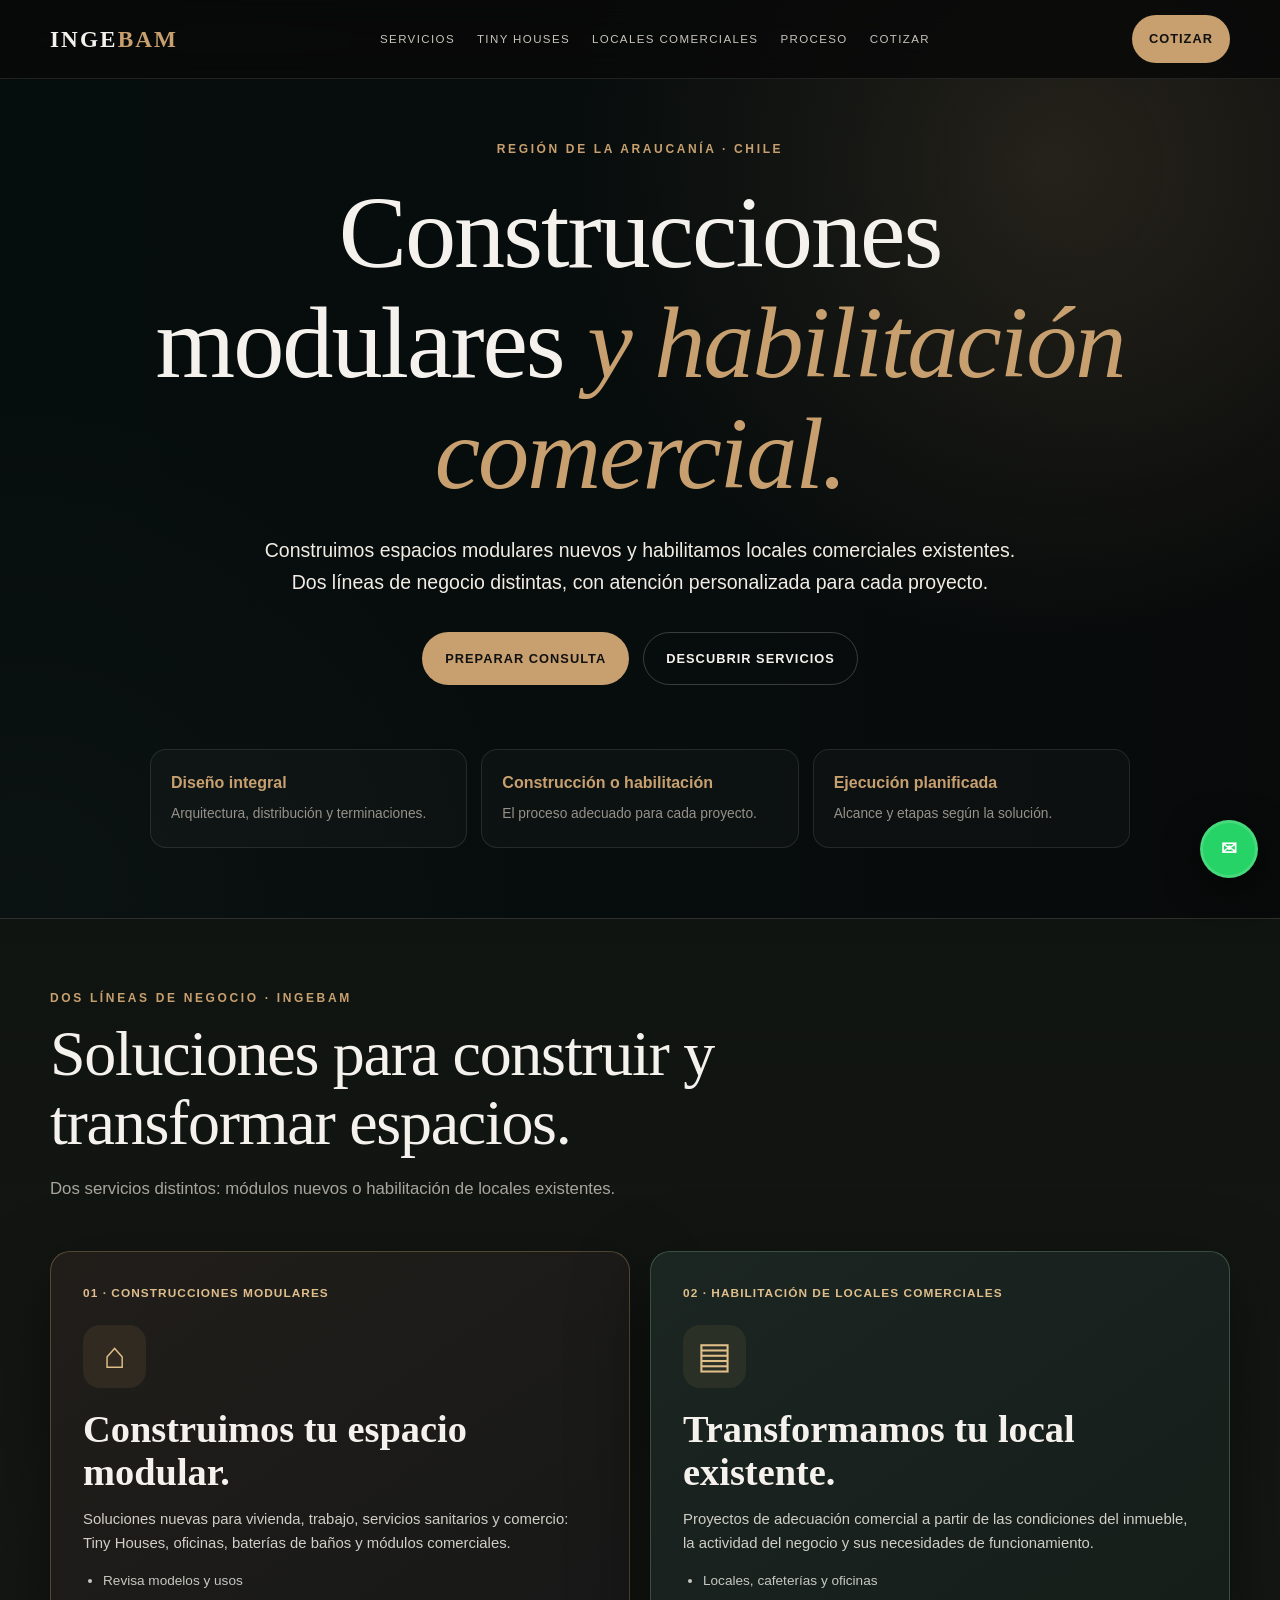
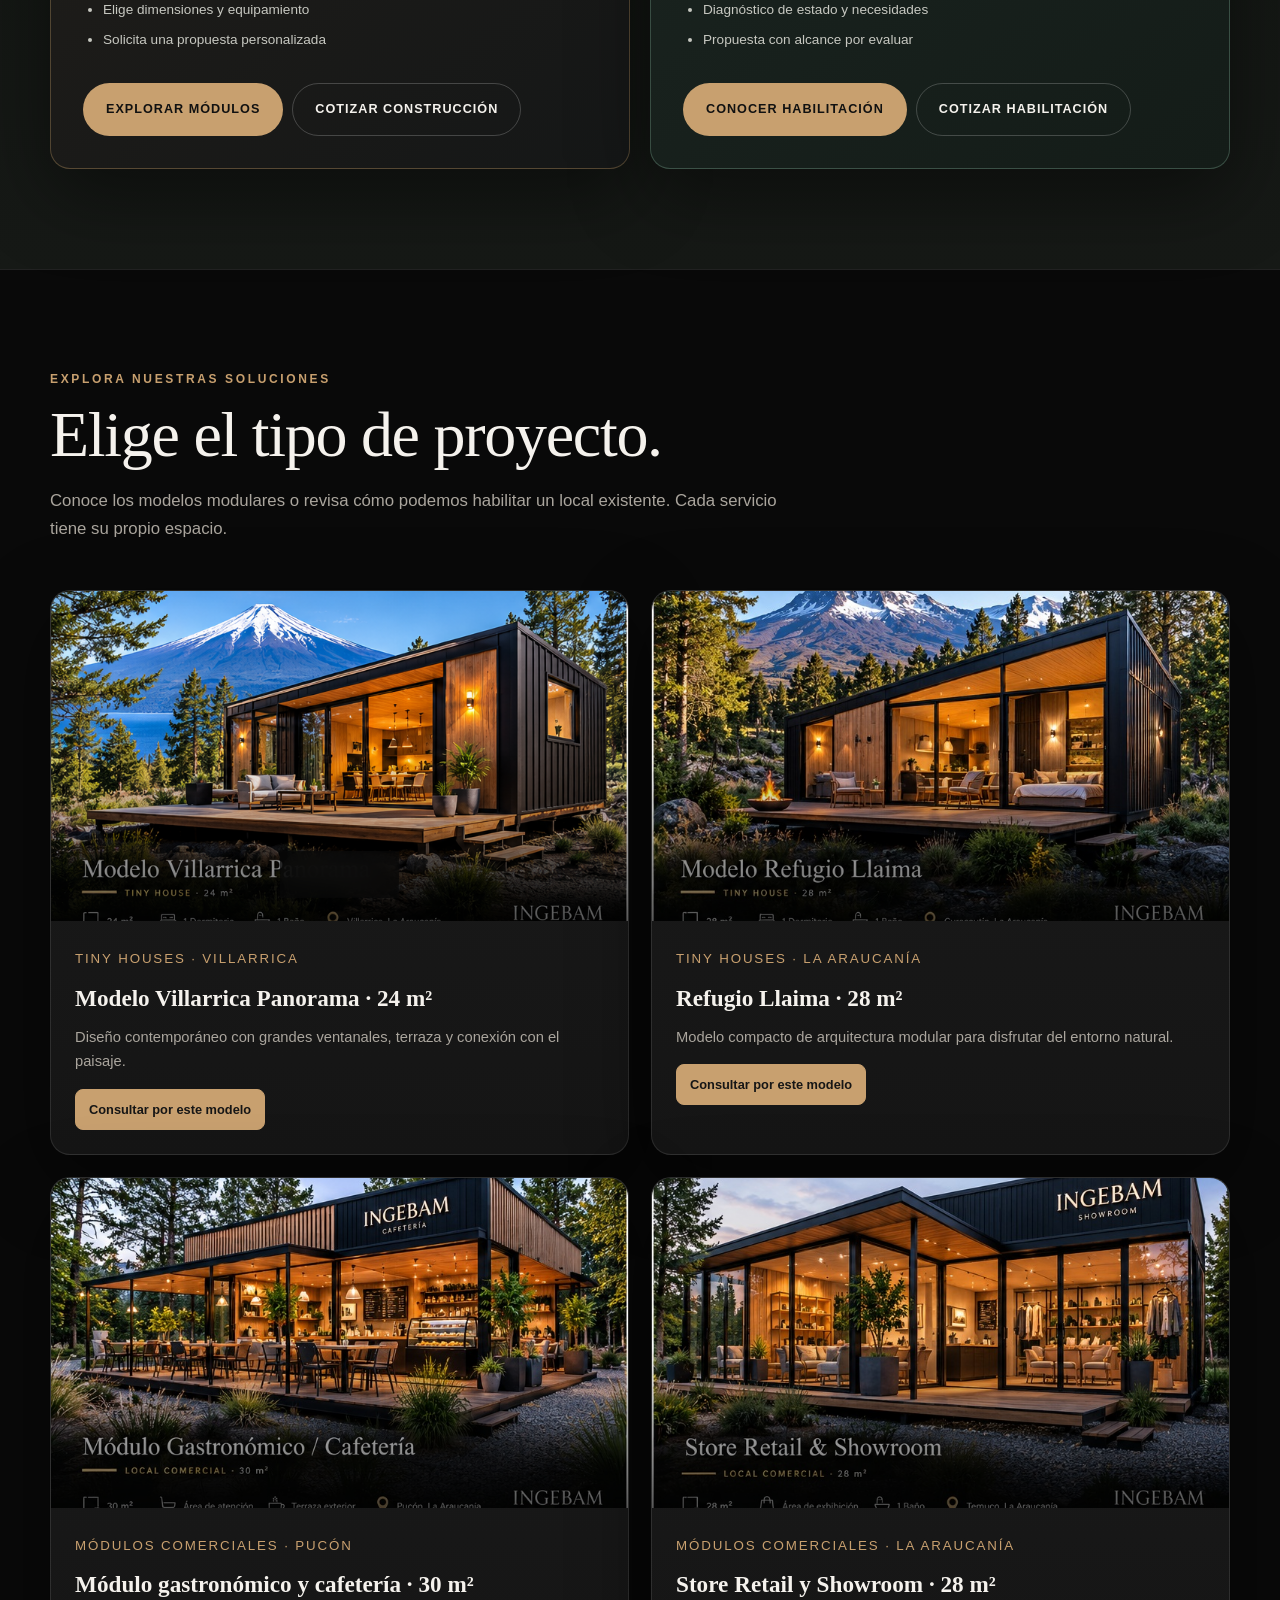
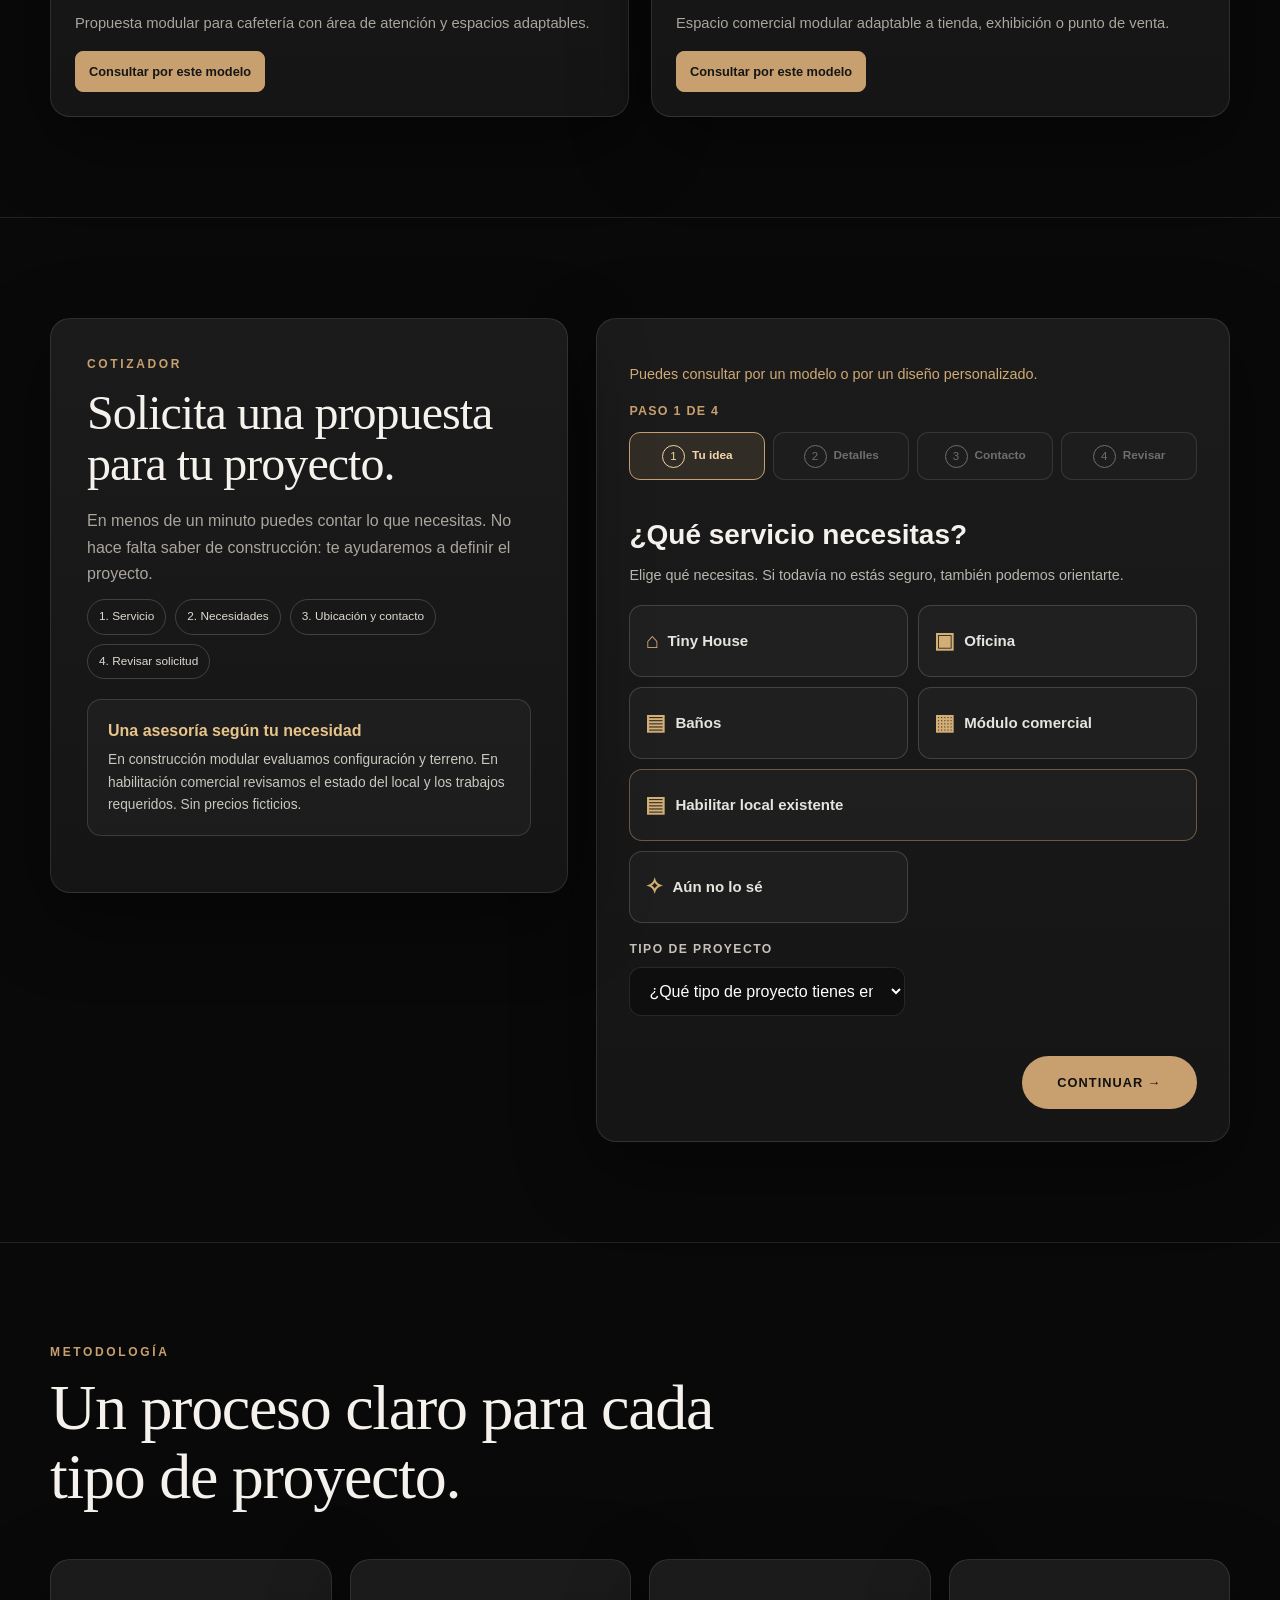
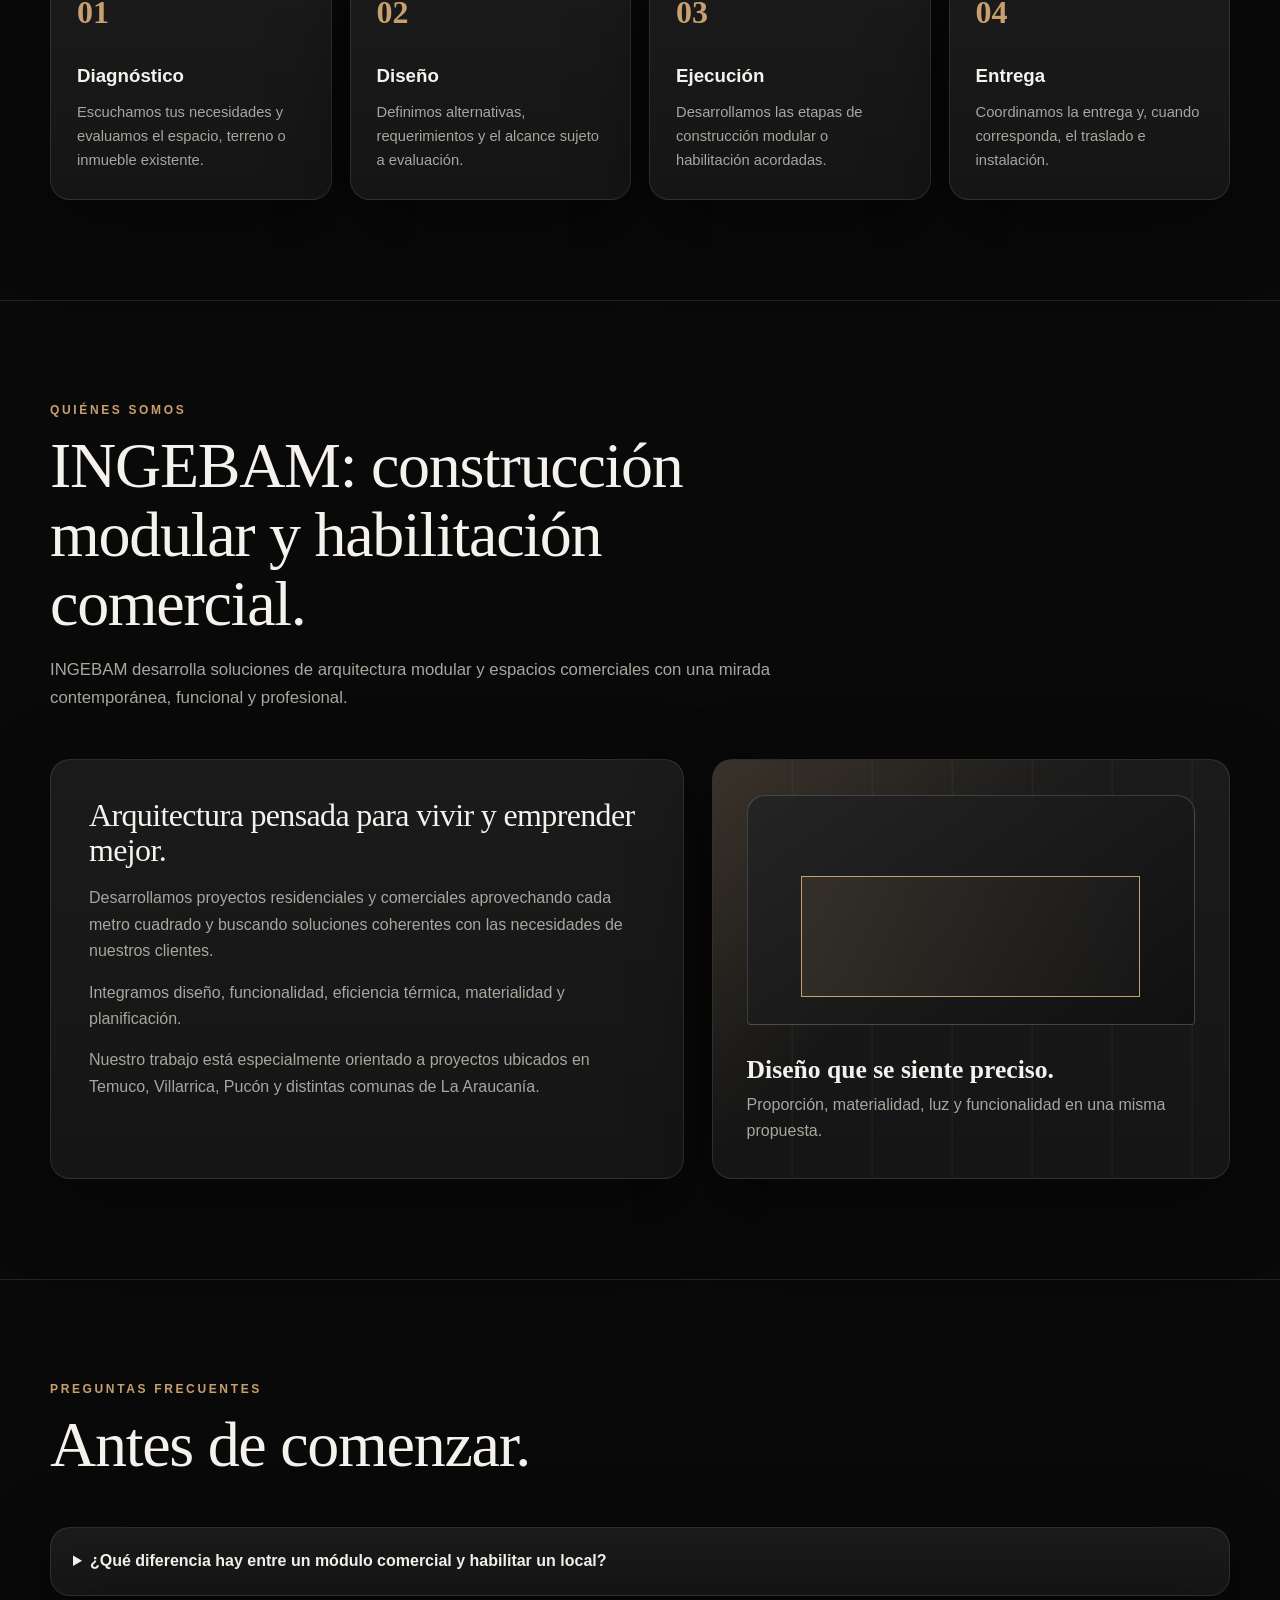
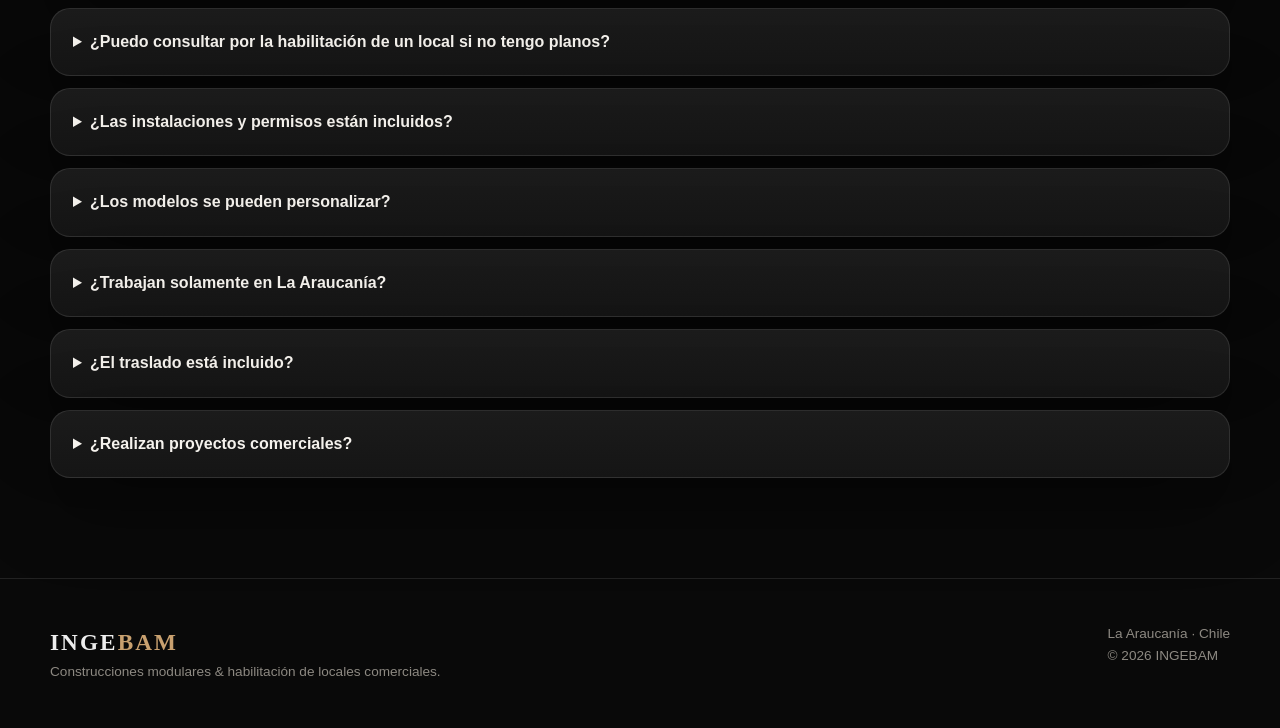
==== index.html @ f227a990 "feat: turn homepage into hub for dedicated tiny house and commercial fit-out pages" ====
<!DOCTYPE html>
<html lang="es">

<head>

<meta charset="UTF-8">

<meta
    name="viewport"
    content="width=device-width, initial-scale=1.0"
>

<meta
    name="description"
    content="INGEBAM en La Araucanía: construcciones modulares, oficinas, baterías de baños y habilitación de locales comerciales existentes. Conoce nuestros servicios y solicita una propuesta."
>

<meta
    name="theme-color"
    content="#090909"
>

<title>INGEBAM | Construcciones modulares y habilitación comercial en La Araucanía</title>
<meta property="og:type" content="website">
<meta property="og:locale" content="es_CL">
<meta property="og:title" content="INGEBAM | Construcciones modulares y habilitación comercial">
<meta property="og:description" content="Construcción modular y habilitación de locales comerciales existentes. Dos servicios diferentes, una misma atención personalizada.">
<meta property="og:image" content="https://man-nuel-b.github.io/construccion/imagenes/villarrica.png">
<meta property="og:url" content="https://man-nuel-b.github.io/construccion/">
<link rel="canonical" href="https://man-nuel-b.github.io/construccion/">
<meta name="robots" content="index,follow,max-image-preview:large">
<meta name="color-scheme" content="dark">
<script type="application/ld+json">
{"@context":"https://schema.org","@type":"Organization","name":"INGEBAM","url":"https://man-nuel-b.github.io/construccion/","description":"Construcciones modulares y habilitación de locales comerciales existentes en La Araucanía, Chile.","areaServed":{"@type":"AdministrativeArea","name":"La Araucanía, Chile"},"hasOfferCatalog":{"@type":"OfferCatalog","name":"Servicios INGEBAM","itemListElement":[{"@type":"Service","name":"Construcciones modulares","description":"Tiny Houses, oficinas, baños y módulos comerciales."},{"@type":"Service","name":"Habilitación de locales comerciales existentes","description":"Adecuación de espacios existentes según evaluación."}]}}
</script>


<style>

/* ==========================================================
   VARIABLES
========================================================== */

:root{

    --bg:#090909;
    --bg-soft:#101010;

    --panel:#151515;
    --panel2:#1b1b1b;

    --text:#f5f2ed;
    --muted:#aaa59d;

    --gold:#c8a06f;
    --gold-hover:#e1bd8d;

    --line:rgba(255,255,255,.10);

    --shadow:
        0 25px 80px
        rgba(0,0,0,.45);

    --radius:20px;

    --max-width:1180px;

}


/* ==========================================================
   RESET
========================================================== */

*{

    box-sizing:border-box;
    margin:0;
    padding:0;

}


html{

    scroll-behavior:smooth;

}


body{

    background:var(--bg);

    color:var(--text);

    font-family:
        Arial,
        Helvetica,
        sans-serif;

    line-height:1.65;

    overflow-x:hidden;

}


body.modal-open{

    overflow:hidden;

}


a{

    color:inherit;
    text-decoration:none;

}


img{

    display:block;
    max-width:100%;

}


button,
input,
select,
textarea{

    font:inherit;

}


button{

    cursor:pointer;

}


::selection{

    background:var(--gold);
    color:#111;

}



/* ==========================================================
   ELEMENTOS GENERALES
========================================================== */

.container{

    width:min(
        var(--max-width),
        calc(100% - 40px)
    );

    margin:auto;

}


.section{

    padding:100px 0;

    border-top:
        1px solid var(--line);

}


.kicker{

    color:var(--gold);

    font-size:.75rem;

    font-weight:700;

    letter-spacing:.22em;

    text-transform:uppercase;

}


.title{

    font-family:
        Georgia,
        "Times New Roman",
        serif;

    font-weight:500;

    line-height:1.08;

    letter-spacing:-.02em;

}


.section-head{

    max-width:760px;

    margin-bottom:48px;

}


.section-head h2{

    font-size:
        clamp(
            2.1rem,
            5vw,
            4.2rem
        );

    margin:
        10px 0
        18px;

}


.section-head p{

    color:var(--muted);

    font-size:1.05rem;

}


.card{

    background:
        linear-gradient(
            180deg,
            var(--panel2),
            var(--panel)
        );

    border:
        1px solid var(--line);

    border-radius:var(--radius);

    box-shadow:var(--shadow);

}



/* ==========================================================
   BOTONES
========================================================== */

.btn{

    display:inline-flex;

    align-items:center;

    justify-content:center;

    gap:10px;

    padding:
        15px
        22px;

    border-radius:999px;

    border:
        1px solid transparent;

    font-size:.8rem;

    font-weight:800;

    letter-spacing:.08em;

    text-transform:uppercase;

    transition:
        .25s ease;

}


.btn-primary{

    background:var(--gold);

    color:#111;

}


.btn-primary:hover{

    background:var(--gold-hover);

    transform:
        translateY(-2px);

}


.btn-ghost{

    border-color:
        rgba(
            255,
            255,
            255,
            .20
        );

}


.btn-ghost:hover{

    border-color:var(--gold);

    color:var(--gold);

}



/* ==========================================================
   NAVEGACIÓN
========================================================== */

nav{

    position:fixed;

    inset:
        0 0 auto 0;

    z-index:100;

    background:
        rgba(
            9,
            9,
            9,
            .84
        );

    backdrop-filter:
        blur(15px);

    border-bottom:
        1px solid var(--line);

}


.nav-inner{

    height:78px;

    display:flex;

    align-items:center;

    justify-content:space-between;

    gap:20px;

}


.brand{

    font-family:
        Georgia,
        serif;

    font-size:1.45rem;

    font-weight:700;

    letter-spacing:.09em;

}


.brand span{

    color:var(--gold);

}


.nav-links{

    display:flex;

    align-items:center;

    gap:22px;

    color:#c7c3bc;

    font-size:.72rem;

    letter-spacing:.12em;

    text-transform:uppercase;

}


.nav-links a{

    transition:.2s;

}


.nav-links a:hover{

    color:var(--gold);

}


.menu-btn{

    display:none;

    width:44px;

    height:44px;

    color:white;

    background:transparent;

    border:
        1px solid var(--line);

    border-radius:10px;

}



/* ==========================================================
   HERO
========================================================== */

.hero{

    min-height:100vh;

    position:relative;

    display:grid;

    place-items:center;

    overflow:hidden;

    padding:
        140px 0
        70px;

}


.hero::before{

    content:"";

    position:absolute;

    inset:-30%;

    background:

        radial-gradient(
            circle
            at 70% 30%,
            rgba(
                200,
                160,
                111,
                .22
            ),
            transparent
            27%
        ),

        radial-gradient(
            circle
            at 20% 80%,
            rgba(
                255,
                255,
                255,
                .05
            ),
            transparent
            25%
        );

}


.hero-grid{

    position:absolute;

    inset:0;

    opacity:.15;

    background-image:

        linear-gradient(
            rgba(
                255,
                255,
                255,
                .08
            )
            1px,
            transparent
            1px
        ),

        linear-gradient(
            90deg,
            rgba(
                255,
                255,
                255,
                .08
            )
            1px,
            transparent
            1px
        );

    background-size:
        64px
        64px;

    mask-image:
        linear-gradient(
            to bottom,
            black,
            transparent
        );

}


.hero-inner{

    position:relative;

    z-index:2;

    max-width:980px;

    text-align:center;

}


.hero h1{

    font-size:
        clamp(
            3rem,
            8vw,
            7rem
        );

    margin:
        18px 0
        24px;

}


.hero h1 em{

    color:var(--gold);

    font-weight:500;

}


.hero p{

    max-width:780px;

    margin:
        0 auto
        34px;

    color:#bbb5ad;

    font-size:
        clamp(
            1rem,
            2vw,
            1.22rem
        );

}


.hero-actions{

    display:flex;

    justify-content:center;

    gap:14px;

    flex-wrap:wrap;

}


.hero-meta{

    display:grid;

    grid-template-columns:
        repeat(
            3,
            1fr
        );

    gap:14px;

    margin-top:64px;

    text-align:left;

}


.hero-meta div{

    padding:20px;

    border:
        1px solid var(--line);

    border-radius:16px;

    background:
        rgba(
            255,
            255,
            255,
            .025
        );

}


.hero-meta strong{

    display:block;

    color:var(--gold);

    margin-bottom:4px;

}


.hero-meta span{

    color:#96918a;

    font-size:.86rem;

}



/* ==========================================================
   QUIÉNES SOMOS
========================================================== */

.about-grid{

    display:grid;

    grid-template-columns:
        1.1fr
        .9fr;

    gap:28px;

}


.about-copy{

    padding:38px;

}


.about-copy h3{

    font-size:2rem;

    margin-bottom:18px;

}


.about-copy p{

    color:var(--muted);

    margin-bottom:15px;

}


.about-visual{

    min-height:420px;

    padding:34px;

    position:relative;

    overflow:hidden;

    display:flex;

    flex-direction:column;

    justify-content:flex-end;

}


.about-visual::before{

    content:"";

    position:absolute;

    inset:0;

    background:

        linear-gradient(
            135deg,
            rgba(
                200,
                160,
                111,
                .18
            ),
            transparent 42%
        ),

        repeating-linear-gradient(
            90deg,
            transparent
            0 78px,
            rgba(
                255,
                255,
                255,
                .04
            )
            79px 80px
        );

}


.about-visual > *{

    position:relative;

}


.arch{

    height:230px;

    position:relative;

    border:
        1px solid
        rgba(
            255,
            255,
            255,
            .18
        );

    border-radius:
        18px
        18px
        4px
        4px;

    background:
        linear-gradient(
            145deg,
            #242424,
            #101010
        );

}


.arch::after{

    content:"";

    position:absolute;

    left:12%;
    right:12%;
    bottom:12%;

    height:52%;

    border:
        1px solid var(--gold);

    background:
        linear-gradient(
            90deg,
            rgba(
                200,
                160,
                111,
                .12
            ),
            rgba(
                255,
                255,
                255,
                .02
            )
        );

}


.about-visual h4{

    margin-top:24px;

    font-family:
        Georgia,
        serif;

    font-size:1.6rem;

}


.about-visual p{

    color:var(--muted);

}



/* ==========================================================
   MISIÓN Y VISIÓN
========================================================== */

.mv-grid{

    display:grid;

    grid-template-columns:
        repeat(
            2,
            1fr
        );

    gap:24px;

}


.mv{

    padding:34px;

}


.mv h3{

    margin:
        10px 0
        14px;

    font-family:
        Georgia,
        serif;

    font-size:1.85rem;

}


.mv p{

    color:var(--muted);

}



/* ==========================================================
   VALORES
========================================================== */

.values-grid{

    display:grid;

    grid-template-columns:
        repeat(
            4,
            1fr
        );

    gap:18px;

}


.value{

    min-height:220px;

    padding:26px;

}


.value .num{

    color:var(--gold);

    font:
        700
        1rem
        Georgia,
        serif;

}


.value h3{

    margin:
        34px 0
        10px;

    font-family:
        Georgia,
        serif;

    font-size:1.35rem;

}


.value p{

    color:var(--muted);

    font-size:.94rem;

}



/* ==========================================================
   SERVICIOS
========================================================== */

.services{

    display:grid;

    grid-template-columns:
        repeat(
            2,
            1fr
        );

    gap:24px;

}


.service{

    padding:34px;

}


.service-icon{

    width:52px;

    height:52px;

    display:grid;

    place-items:center;

    border:
        1px solid
        rgba(
            200,
            160,
            111,
            .35
        );

    border-radius:50%;

    color:var(--gold);

    font-size:1.5rem;

}


.service h3{

    margin:
        22px 0
        12px;

    font-family:
        Georgia,
        serif;

    font-size:1.8rem;

}


.service p{

    color:var(--muted);

    margin-bottom:20px;

}


.service ul{

    display:grid;

    gap:10px;

    list-style:none;

    color:#d4d0c9;

    font-size:.94rem;

}


.service li::before{

    content:"✓";

    color:var(--gold);

    margin-right:10px;

}



/* ==========================================================
   PORTAFOLIO
========================================================== */

.projects-controls{

    display:flex;

    flex-wrap:wrap;

    gap:10px;

    margin-bottom:26px;

}


.filter{

    padding:
        10px
        16px;

    color:#aaa;

    background:transparent;

    border:
        1px solid var(--line);

    border-radius:999px;

    transition:.2s;

}


.filter:hover,
.filter.active{

    color:var(--gold);

    border-color:var(--gold);

}


.projects{

    display:grid;

    grid-template-columns:
        repeat(
            2,
            1fr
        );

    gap:22px;

}


.project{

    overflow:hidden;

}


.project-media{

    position:relative;

    height:330px;

    overflow:hidden;

    background:
        linear-gradient(
            135deg,
            #282828,
            #0f0f0f
        );

}


.project-media::after{

    content:"";

    position:absolute;

    inset:0;

    z-index:3;

    pointer-events:none;

    background:
        linear-gradient(
            to top,
            rgba(
                0,
                0,
                0,
                .65
            ),
            transparent
            50%
        );

}


.project-media img{

    width:100%;
    height:100%;

    object-fit:cover;

    transition:
        transform .55s ease;

}


.project:hover
.project-media img{

    transform:
        scale(1.045);

}


.tour-button{

    position:absolute;

    z-index:5;

    left:50%;

    bottom:24px;

    transform:
        translateX(-50%);

    display:flex;

    align-items:center;

    gap:9px;

    white-space:nowrap;

    padding:
        12px
        20px;

    color:white;

    background:
        rgba(
            8,
            8,
            8,
            .76
        );

    border:
        1px solid
        rgba(
            255,
            255,
            255,
            .30
        );

    border-radius:999px;

    backdrop-filter:
        blur(12px);

    font-size:.77rem;

    font-weight:800;

    letter-spacing:.1em;

    text-transform:uppercase;

    transition:
        .25s ease;

}


.tour-button:hover{

    color:#111;

    background:var(--gold);

    border-color:var(--gold);

    transform:
        translateX(-50%)
        translateY(-3px);

}


.tour-icon{

    font-size:1.15rem;

}


.project-info{

    padding:24px;

}


.project-info small{

    color:var(--gold);

    letter-spacing:.14em;

    text-transform:uppercase;

}


.project-info h3{

    margin-top:7px;

    font-family:
        Georgia,
        serif;

    font-size:1.45rem;

}


.project-info p{

    margin-top:8px;

    color:var(--muted);

    font-size:.92rem;

}



/* ==========================================================
   MODAL TOUR 360
========================================================== */

.tour-modal{

    position:fixed;

    inset:0;

    z-index:9999;

    display:flex;

    align-items:center;

    justify-content:center;

    padding:24px;

    visibility:hidden;

    opacity:0;

    pointer-events:none;

    background:
        rgba(
            0,
            0,
            0,
            .93
        );

    backdrop-filter:
        blur(15px);

    transition:
        opacity .25s ease,
        visibility .25s ease;

}


.tour-modal.open{

    visibility:visible;

    opacity:1;

    pointer-events:auto;

}


.tour-modal-content{

    width:
        min(
            1250px,
            100%
        );

    max-height:
        calc(
            100vh - 40px
        );

    position:relative;

    overflow:hidden;

    background:#0e0e0e;

    border:
        1px solid
        rgba(
            255,
            255,
            255,
            .13
        );

    border-radius:22px;

    box-shadow:
        0 40px 120px
        rgba(
            0,
            0,
            0,
            .75
        );

}


.tour-modal-header{

    min-height:92px;

    display:flex;

    align-items:center;

    justify-content:space-between;

    gap:20px;

    padding:
        20px
        80px
        20px
        28px;

    border-bottom:
        1px solid var(--line);

}


.tour-modal-title{

    margin-top:4px;

    font-size:
        clamp(
            1.6rem,
            3vw,
            2.4rem
        );

}


.tour-close{

    position:absolute;

    z-index:30;

    right:18px;

    top:18px;

    width:48px;

    height:48px;

    display:grid;

    place-items:center;

    color:white;

    background:#171717;

    border:
        1px solid
        rgba(
            255,
            255,
            255,
            .15
        );

    border-radius:50%;

    font-size:1.8rem;

    line-height:1;

    transition:.2s;

}


.tour-close:hover{

    color:var(--gold);

    border-color:var(--gold);

}


.modal-panorama{

    height:
        min(
            650px,
            calc(
                100vh - 190px
            )
        );

    min-height:360px;

    position:relative;

    overflow:hidden;

    background:#050505;

    cursor:grab;

    touch-action:none;

    user-select:none;

}


.modal-panorama.dragging{

    cursor:grabbing;

}


.modal-panorama-track{

    position:absolute;

    inset:0;

    height:100%;

    display:flex;

    transform-origin:
        center center;

    will-change:transform;

}


.modal-panorama-track img{

    height:100%;

    width:auto;

    max-width:none;

    flex:none;

    object-fit:cover;

    pointer-events:none;

}


.modal-panorama::after{

    content:"";

    position:absolute;

    inset:0;

    z-index:2;

    pointer-events:none;

    background:

        linear-gradient(
            90deg,
            rgba(
                0,
                0,
                0,
                .25
            ),
            transparent 12%,
            transparent 88%,
            rgba(
                0,
                0,
                0,
                .25
            )
        ),

        linear-gradient(
            to top,
            rgba(
                0,
                0,
                0,
                .45
            ),
            transparent 30%
        );

}


.modal-tour-controls{

    position:absolute;

    z-index:10;

    right:18px;

    top:18px;

    display:grid;

    gap:8px;

}


.modal-tour-controls button{

    width:46px;

    height:46px;

    display:grid;

    place-items:center;

    color:white;

    background:
        rgba(
            8,
            8,
            8,
            .78
        );

    border:
        1px solid
        rgba(
            255,
            255,
            255,
            .18
        );

    border-radius:12px;

    backdrop-filter:
        blur(10px);

    font-size:1.2rem;

    transition:.2s;

}


.modal-tour-controls button:hover,
.modal-tour-controls button.active{

    color:var(--gold);

    border-color:var(--gold);

}


.modal-tour-hint{

    position:absolute;

    z-index:10;

    left:50%;

    bottom:20px;

    transform:
        translateX(-50%);

    padding:
        10px
        16px;

    white-space:nowrap;

    color:#eee;

    background:
        rgba(
            0,
            0,
            0,
            .70
        );

    border:
        1px solid
        rgba(
            255,
            255,
            255,
            .18
        );

    border-radius:999px;

    backdrop-filter:
        blur(10px);

    font-size:.8rem;

}


.modal-model-name{

    position:absolute;

    z-index:10;

    left:18px;

    top:18px;

    max-width:
        calc(
            100% - 100px
        );

    padding:
        12px
        15px;

    background:
        rgba(
            8,
            8,
            8,
            .76
        );

    border:
        1px solid
        rgba(
            255,
            255,
            255,
            .15
        );

    border-radius:13px;

    backdrop-filter:
        blur(10px);

}


.modal-model-name strong{

    display:block;

    font-family:
        Georgia,
        serif;

    font-size:1.05rem;

}


.modal-model-name span{

    color:#bbb5ad;

    font-size:.8rem;

}



/* ==========================================================
   PROCESO
========================================================== */

.process-grid{

    display:grid;

    grid-template-columns:
        repeat(
            4,
            1fr
        );

    gap:18px;

}


.step{

    padding:26px;

}


.step b{

    color:var(--gold);

    font-family:
        Georgia,
        serif;

    font-size:2rem;

}


.step h3{

    margin:
        22px 0
        8px;

}


.step p{

    color:var(--muted);

    font-size:.92rem;

}



/* ==========================================================
   POR QUÉ INGEBAM
========================================================== */

.why-grid{

    display:grid;

    grid-template-columns:
        .9fr
        1.1fr;

    gap:24px;

}


.why-big{

    min-height:430px;

    display:flex;

    flex-direction:column;

    justify-content:flex-end;

    padding:36px;

    background:
        linear-gradient(
            145deg,
            #1f1b17,
            #111
        );

}


.why-big h3{

    margin-bottom:14px;

    font-family:
        Georgia,
        serif;

    font-size:2.5rem;

}


.why-big p{

    color:var(--muted);

}


.why-list{

    display:grid;

    gap:16px;

}


.why-item{

    padding:24px;

}


.why-item strong{

    display:block;

    margin-bottom:7px;

    color:var(--gold);

}


.why-item p{

    color:var(--muted);

}



/* ==========================================================
   COTIZADOR
========================================================== */

.quote{

    display:grid;

    grid-template-columns:
        .9fr
        1.1fr;

    gap:28px;

    align-items:start;

}


.quote-intro{

    position:sticky;

    top:110px;

    padding:36px;

}


.quote-intro h2{

    margin:
        12px 0
        18px;

    font-size:3rem;

}


.quote-intro p{

    color:var(--muted);

}


.form{

    padding:32px;

}


.form-grid{

    display:grid;

    grid-template-columns:
        1fr
        1fr;

    gap:16px;

}


.field{

    display:grid;

    gap:8px;

}


.field.full{

    grid-column:
        1 / -1;

}


.field label{

    color:#c6c1b9;

    font-size:.76rem;

    letter-spacing:.12em;

    text-transform:uppercase;

}


.field input,
.field select,
.field textarea{

    width:100%;

    padding:
        14px
        15px;

    color:white;

    background:#0e0e0e;

    border:
        1px solid var(--line);

    border-radius:12px;

    outline:none;

}


.field input:focus,
.field select:focus,
.field textarea:focus{

    border-color:var(--gold);

}


.field textarea{

    min-height:110px;

    resize:vertical;

}


.form-note{

    margin:
        16px 0
        20px;

    color:#8f8a83;

    font-size:.83rem;

}


.success{

    display:none;

    margin-top:16px;

    padding:14px;

    color:#e8d1b3;

    background:
        rgba(
            200,
            160,
            111,
            .08
        );

    border:
        1px solid
        rgba(
            200,
            160,
            111,
            .35
        );

    border-radius:12px;

}



/* ==========================================================
   FAQ
========================================================== */

.faq{

    display:grid;

    gap:12px;

}


.faq details{

    padding:
        20px
        22px;

}


.faq summary{

    cursor:pointer;

    font-weight:700;

}


.faq p{

    padding-top:12px;

    color:var(--muted);

}



/* ==========================================================
   CTA
========================================================== */

.cta{

    padding:54px;

    text-align:center;

    background:

        radial-gradient(
            circle
            at 50% 0%,
            rgba(
                200,
                160,
                111,
                .16
            ),
            transparent
            38%
        ),

        linear-gradient(
            180deg,
            #171717,
            #101010
        );

}


.cta h2{

    max-width:850px;

    margin:
        10px auto
        20px;

    font-size:
        clamp(
            2.3rem,
            5vw,
            4.6rem
        );

}


.cta p{

    max-width:680px;

    margin:
        0 auto
        28px;

    color:var(--muted);

}



/* ==========================================================
   FOOTER
========================================================== */

footer{

    padding:44px 0;

    color:#8d8982;

    border-top:
        1px solid var(--line);

    font-size:.85rem;

}


.footer-grid{

    display:flex;

    justify-content:space-between;

    gap:24px;

    flex-wrap:wrap;

}


.footer-brand{

    color:#eee;

}



/* ==========================================================
   WHATSAPP
========================================================== */

.whatsapp{

    position:fixed;

    z-index:90;

    right:22px;

    bottom:22px;

    width:58px;

    height:58px;

    display:grid;

    place-items:center;

    color:white;

    background:#25D366;

    border:
        3px solid
        rgba(
            255,
            255,
            255,
            .15
        );

    border-radius:50%;

    box-shadow:
        0 14px 36px
        rgba(
            0,
            0,
            0,
            .38
        );

    font-weight:900;

    font-size:1.2rem;

}



/* ==========================================================
   REVEAL
========================================================== */

.reveal{

    opacity:0;

    transform:
        translateY(18px);

    transition:
        .65s ease;

}


.reveal.visible{

    opacity:1;

    transform:none;

}



/* ==========================================================
   RESPONSIVE
========================================================== */

@media(max-width:950px){

    .nav-links{

        display:none;

        position:absolute;

        top:86px;

        left:20px;

        right:20px;

        flex-direction:column;

        align-items:stretch;

        padding:18px;

        background:#111;

        border:
            1px solid var(--line);

        border-radius:16px;

    }


    .nav-links.open{

        display:flex;

    }


    .menu-btn{

        display:block;

    }


    .hero-meta,
    .values-grid,
    .process-grid{

        grid-template-columns:
            repeat(
                2,
                1fr
            );

    }


    .about-grid,
    .why-grid,
    .quote{

        grid-template-columns:
            1fr;

    }


    .quote-intro{

        position:static;

    }


    .services,
    .projects,
    .mv-grid{

        grid-template-columns:
            1fr;

    }

}


@media(max-width:620px){

    .container{

        width:
            min(
                100% - 28px,
                var(--max-width)
            );

    }


    .section{

        padding:
            76px 0;

    }


    .hero{

        padding-top:118px;

    }


    .hero h1{

        font-size:3.2rem;

    }


    .hero-meta,
    .values-grid,
    .process-grid,
    .form-grid{

        grid-template-columns:
            1fr;

    }


    .about-copy,
    .about-visual,
    .service,
    .mv,
    .form,
    .quote-intro{

        padding:24px;

    }


    .project-media{

        height:270px;

    }


    .tour-modal{

        padding:10px;

    }


    .tour-modal-content{

        max-height:
            calc(
                100vh - 20px
            );

        border-radius:15px;

    }


    .tour-modal-header{

        min-height:80px;

        padding:
            16px
            70px
            16px
            18px;

    }


    .tour-close{

        width:42px;

        height:42px;

        top:15px;

        right:14px;

    }


    .modal-panorama{

        height:
            calc(
                100vh - 130px
            );

        min-height:420px;

    }


    .modal-model-name{

        left:10px;

        top:10px;

        font-size:.8rem;

    }


    .modal-tour-controls{

        right:10px;

        top:10px;

    }


    .modal-tour-controls button{

        width:40px;

        height:40px;

    }


    .modal-tour-hint{

        bottom:13px;

        max-width:82%;

        text-align:center;

        white-space:normal;

        font-size:.72rem;

    }


    .cta{

        padding:
            34px
            22px;

    }


    .whatsapp{

        width:52px;

        height:52px;

        right:15px;

        bottom:15px;

    }

}


@media(
    prefers-reduced-motion:
    reduce
){

    *{

        scroll-behavior:
            auto !important;

        transition:
            none !important;

        animation:
            none !important;

    }


    .reveal{

        opacity:1;

        transform:none;

    }

}


/* INGEBAM · Enfoque comercial y mejoras móviles */
.hero::after{content:"";position:absolute;inset:0;background-image:linear-gradient(90deg,rgba(5,16,16,.86) 8%,rgba(5,16,16,.65) 57%,rgba(5,16,16,.30)),var(--ingebam-hero-image,url("imagenes/villarrica.png"));background-position:center;background-size:cover;background-repeat:no-repeat;opacity:.68;pointer-events:none}
.hero-grid{z-index:1;opacity:.07}
.hero-inner{z-index:3}
.hero p{color:#f2ede4}
.btn:focus-visible,.nav-links a:focus-visible,.tour-button:focus-visible{outline:3px solid #e1bd8d;outline-offset:3px}
.project-media img{aspect-ratio:1.5/1;object-fit:cover}
.whatsapp{box-shadow:0 10px 35px #0008}
.ingebam-card-actions{display:flex;flex-wrap:wrap;gap:9px;margin-top:15px}.ingebam-quote-btn,.ingebam-photo-btn{display:inline-flex;align-items:center;justify-content:center;min-height:40px;padding:9px 13px;border:1px solid #c8a06f;border-radius:8px;font-weight:700;font-size:.8rem;background:#c8a06f;color:#161616;cursor:pointer}.ingebam-photo-btn{background:transparent;color:#f6ead8}.ingebam-no-image{min-height:220px;display:grid;place-items:center;color:#ccc;background:#202923}#ingebam-gallery{max-width:min(880px,94vw);max-height:88vh;margin:auto;padding:24px;background:#111d1a;color:white;border:1px solid #bda479;border-radius:18px}#ingebam-gallery::backdrop{background:#000c}#ingebam-gallery h2{font-size:1.5rem;padding-right:46px;margin-bottom:15px}.ingebam-gallery-photos{max-height:65vh;overflow:auto;display:grid;gap:12px}.ingebam-gallery-photos img{max-width:100%;height:auto;border-radius:10px}#ingebam-gallery .close-gallery{position:absolute;right:18px;top:13px;border:0;background:#c8a06f;color:#151515;border-radius:8px;padding:6px 12px}
.conversion-note{margin-top:14px;color:#d4c6ae;font-size:.85rem;line-height:1.5}
.form .success{background:#273e30;color:#f4f4e6}
@media (max-width:700px){.hero{min-height:90svh}.hero h1{font-size:clamp(2.6rem,11vw,4.6rem)}.hero::after{background-position:45% center}.nav-inner{height:70px}.hero-actions .btn{min-height:52px}}

/* Experiencia cliente INGEBAM — navegación y asesoría comercial */
html{scroll-padding-top:105px}
#proyectos,#cotizador,#elige-tu-solucion{scroll-margin-top:100px}
.hero-actions .btn,.btn-primary{min-height:48px}
.quick-path{padding:54px 0 30px;background:linear-gradient(180deg,#10110f,#171a17)}
.quick-path-head{max-width:850px;margin:0 0 22px}
.quick-path h2{font-size:clamp(1.9rem,4.4vw,3.2rem);line-height:1.1;margin:12px 0}
.quick-path .subcopy{font-size:.95rem;color:#bab9b4;max-width:640px}
.quick-grid{display:grid;grid-template-columns:repeat(4,minmax(0,1fr));gap:12px}
.quick-choice{border:1px solid #ffffff36;border-radius:17px;padding:23px 16px;text-align:left;color:#f7f1e7;background:linear-gradient(152deg,#242925,#161915);display:flex;align-items:flex-start;flex-direction:column;min-height:190px;transition:transform .2s,border-color .2s,background .2s}
.quick-choice:hover,.quick-choice:focus-visible{transform:translateY(-3px);border-color:var(--gold);background:#242921}
.quick-icon{font-size:1.75rem;line-height:1.1;color:var(--gold);margin-bottom:16px}
.quick-choice strong{display:block;font-size:1.08rem;margin:0 0 8px}
.quick-choice span:last-child{color:#babdb4;font-size:.82rem;line-height:1.5}
.quick-foot{color:#a6aaa2;font-size:.82rem;margin:16px 0 0}
.quote-primer{margin:20px 0;padding:18px 20px;background:#ffffff08;border:1px solid #ffffff22;border-radius:14px}
.quote-primer b{color:#e8c48b}
.quote-primer p{color:#c9c7bf;font-size:.86rem;margin:4px 0 0}
#selectedProjectNotice{color:#cfaa75;font-size:.9rem;padding:12px 0;min-height:22px}
#whatsappWarning{display:block;padding:12px 15px;border:1px solid #d5a46c75;border-radius:12px;color:#e6cba9;background:#d5a46c16;font-size:.82rem;margin-top:14px}
#whatsappWarning[hidden]{display:none!important}
.customer-steps{display:flex;flex-wrap:wrap;gap:9px;margin-top:12px}
.customer-steps span{font-size:.74rem;border-radius:999px;padding:7px 11px;color:#ded9d0;border:1px solid #ffffff2d}
.mobile-quote-bar{display:none}
.nav-contact-note{font-size:.73rem;color:#b6b1a6}
#quoteForm .field label{font-weight:700}
#quoteForm .field input,#quoteForm .field select,#quoteForm .field textarea{min-height:46px}
#quoteForm .field textarea{min-height:112px}
#quoteForm [type="submit"]{width:100%;font-size:1.02rem;letter-spacing:.01em}
#quoteForm .success{line-height:1.5;white-space:pre-line}
.service-guide{padding:16px 20px;margin-top:16px;border-radius:14px;background:#c69e6724;border:1px solid #c69e6740;color:#f2e0c6}
.service-guide strong{display:block;margin-bottom:6px}
.service-guide span{font-size:.83rem;color:#d2c7b5}
@media(max-width:1000px){.quick-grid{grid-template-columns:repeat(2,minmax(0,1fr))}}
@media(max-width:620px){
 .quick-path{padding:37px 0 22px}
 .quick-grid{gap:10px}
 .quick-choice{min-height:169px;padding:16px 13px}
 .quick-choice strong{font-size:.95rem}
 .quick-choice span:last-child{font-size:.78rem}
 .quick-icon{margin-bottom:11px}
 .hero-actions{display:flex;flex-direction:column;align-items:stretch}
 .hero-actions .btn{width:100%;justify-content:center}
 .mobile-quote-bar{display:flex;position:fixed;z-index:89;bottom:0;left:0;right:0;padding:10px max(14px,env(safe-area-inset-left)) calc(10px + env(safe-area-inset-bottom)) max(14px,env(safe-area-inset-right));background:#121b17eb;backdrop-filter:blur(12px);border-top:1px solid #ffffff28;align-items:center;gap:10px}
 .mobile-quote-bar .btn{flex:1;text-align:center;justify-content:center;min-height:46px;white-space:nowrap}
 .mobile-quote-bar span{font-size:.75rem;color:#dedbd2}
 .whatsapp{bottom:94px}
 footer{padding-bottom:108px}
}
@media(prefers-reduced-motion:reduce){.quick-choice{transition:none}}


/* Asistente de cotización para clientes sin experiencia técnica */
.quote-wizard{display:grid;gap:16px;min-width:0}
.wizard-progress-wrap{padding:2px 0 8px}
.wizard-counter{color:var(--gold);font-size:.78rem;font-weight:800;text-transform:uppercase;letter-spacing:.1em;margin:0 0 11px}
.wizard-progress{list-style:none;padding:0;margin:0;display:grid;grid-template-columns:repeat(4,minmax(0,1fr));gap:8px}
.wizard-progress li{min-width:0}
.wizard-progress button{width:100%;border:1px solid #ffffff30;border-radius:11px;background:#ffffff07;color:#a9ada7;padding:10px 5px;display:flex;justify-content:center;align-items:center;gap:7px;min-height:48px;font-size:.74rem}
.wizard-progress button span{display:inline-grid;place-items:center;border:1px solid currentColor;border-radius:50%;width:23px;height:23px;flex-shrink:0;font-size:.72rem}
.wizard-progress button[aria-current="step"]{border-color:#c8a06f;background:#c8a06f21;color:#f2d7a9}
.wizard-progress button.completed{border-color:#8da99580;color:#cae0cb}
.wizard-progress button:disabled{cursor:default;opacity:.58}
.wizard-panel[hidden],.wizard-actions button[hidden]{display:none!important}
.wizard-panel h3{font-size:clamp(1.3rem,2.8vw,1.75rem);margin:8px 0 6px}
.wizard-panel h3:focus{outline:none}
.wizard-hint{font-size:.9rem;color:#b9b7af;margin:0 0 17px}
.wizard-type-grid{display:grid;grid-template-columns:repeat(2,minmax(0,1fr));gap:10px;margin:16px 0}
.wizard-type-grid button{min-height:72px;border-radius:13px;border:1px solid #ffffff29;background:#ffffff08;color:#e5e5df;padding:12px 15px;text-align:left;display:flex;align-items:center;gap:9px;font-size:.94rem;font-weight:650}
.wizard-type-grid button span{color:#d3af75;font-size:1.35rem}
.wizard-type-grid button.selected{border-color:#c8a06f;background:#c8a06f1e}
.wizard-fields{margin:14px 0}
.wizard-extras{border:1px solid #ffffff30;padding:16px;border-radius:13px;margin:17px 0}
.wizard-extras legend{font-weight:750;font-size:.92rem;padding:0 7px}
.wizard-extras small{color:#b8b5ab;font-weight:400}
.wizard-extra-grid{display:grid;grid-template-columns:repeat(2,minmax(0,1fr));gap:9px}
.wizard-extra{display:flex;gap:8px;align-items:center;padding:11px;background:#ffffff0b;border:1px solid #ffffff20;border-radius:10px;cursor:pointer;font-size:.84rem}
.wizard-extra input{width:17px;height:17px;accent-color:#c8a06f}
.wizard-actions{display:flex;justify-content:space-between;gap:10px;margin-top:10px}
.wizard-actions button{min-height:46px}
.wizard-actions #wizardNext{margin-left:auto;min-width:175px}
.wizard-live{position:absolute;width:1px;height:1px;overflow:hidden;clip-path:inset(50%);white-space:nowrap}
.wizard-privacy{font-size:.78rem;color:#b9b6aa;line-height:1.6}
.wizard-summary-grid{display:grid;grid-template-columns:repeat(2,minmax(0,1fr));gap:8px;margin:16px 0}
.wizard-summary-grid>div{min-width:0;border:1px solid #ffffff25;border-radius:10px;padding:12px;background:#ffffff08;overflow-wrap:anywhere}
.wizard-summary dt{color:#aaa99f;font-size:.74rem;margin:0 0 4px}
.wizard-summary dd{font-weight:680;font-size:.9rem;margin:0}
.wizard-submit{width:100%;min-height:50px}
@media(max-width:620px){.wizard-progress button{flex-direction:column;gap:3px;padding:7px 2px;font-size:.64rem;min-height:58px}.wizard-type-grid{gap:8px}.wizard-type-grid button{padding:10px;font-size:.83rem;min-height:74px}.wizard-extra-grid,.wizard-summary-grid{grid-template-columns:1fr}.wizard-actions{flex-wrap:wrap}.wizard-actions button{flex:1;white-space:nowrap}}


.business-lines{padding-top:70px;background:linear-gradient(180deg,#101410,#161916)}
.business-cards{display:grid;grid-template-columns:repeat(2,minmax(0,1fr));gap:20px}
.business-card{position:relative;padding:32px;background:linear-gradient(145deg,#211e1a,#151717);display:flex;flex-direction:column;min-height:452px;border-color:#c69e6755}
.business-card-fitout{background:linear-gradient(145deg,#1b2521,#141c18);border-color:#6d938066}
.business-label{font-size:.74rem;letter-spacing:.09em;color:#dfbe8c;text-transform:uppercase;font-weight:800}
.business-mark{display:grid;place-items:center;width:63px;height:63px;border-radius:17px;background:#c69e6719;color:#e1bf88;font-size:2.3rem;margin-top:22px}
.business-card h3{font-family:Georgia,serif;font-size:clamp(1.75rem,3vw,2.6rem);line-height:1.13;margin:20px 0 12px}
.business-card p{color:#d0cec6;margin:0 0 14px;font-size:.93rem}
.business-card ul{padding-left:20px;margin:0 0 25px;color:#c7c8c1;font-size:.85rem}.business-card li{margin:0 0 7px}
.business-actions{margin-top:auto;display:flex;flex-wrap:wrap;gap:9px}.business-actions .btn{min-height:46px;font-size:.79rem}
@media(max-width:950px){.business-cards{grid-template-columns:1fr}.business-card{min-height:unset}}
@media(max-width:620px){.business-lines{padding-top:45px}.business-card{padding:23px}.business-actions .btn{width:100%;justify-content:center}}


.commercial-fitout{background:linear-gradient(180deg,#17201b,#111712)}
.fitout-grid{display:grid;grid-template-columns:repeat(3,minmax(0,1fr));gap:15px}
.fitout-card{padding:26px;background:linear-gradient(160deg,#222b25,#1a1f1b);border:1px solid #7d98834c}
.fitout-icon{font-family:Georgia,serif;font-size:2.2rem;color:#d4b181}
.fitout-card h3{font-size:1.25rem;margin:17px 0 9px}
.fitout-card p{font-size:.89rem;color:#c7c7bf;margin:0}
.fitout-next{margin-top:20px;background:#282920;border-color:#bd955d77;padding:24px 28px;display:flex;justify-content:space-between;align-items:center;gap:23px}
.fitout-next h3{font-size:1.25rem;margin:0 0 7px}
.fitout-next p{color:#cdcbc2;font-size:.9rem;margin:0}
.fitout-next .btn{white-space:nowrap}
.fitout-disclaimer{color:#b2b3a9;font-size:.79rem;margin:17px 0 0}
@media(max-width:950px){.fitout-grid{grid-template-columns:repeat(2,minmax(0,1fr))}.fitout-next{flex-direction:column;align-items:flex-start}}
@media(max-width:620px){.fitout-grid{grid-template-columns:1fr}.fitout-next{padding:22px}.fitout-next .btn{width:100%;white-space:normal;justify-content:center}}


.wizard-fitout-choice{grid-column:1/-1;border-color:#c8a06f75!important}
.wizard-fitout-fields{display:grid;grid-template-columns:repeat(2,minmax(0,1fr));gap:13px;grid-column:1/-1}
.wizard-fitout-tip{grid-column:1/-1;color:#d2c2a6;font-size:.86rem;margin:5px 0}
.wizard-fields>[hidden],.wizard-fitout-fields[hidden],.wizard-fitout-tip[hidden]{display:none!important}
@media(max-width:620px){.wizard-fitout-fields{grid-template-columns:1fr}}

.fitout-actions{display:flex;flex-wrap:wrap;align-items:center;gap:10px}.fitout-actions .btn{white-space:nowrap}@media(max-width:620px){.fitout-actions{width:100%}.fitout-actions .btn{width:100%;white-space:normal}}
</style>

<script src="config.js?v=20261108-reparado"></script>
<script>
(function(){
  var settings=window.INGEBAM_CONFIG||{};
  var initial=settings.heroImage;
  function applyImage(path){
    if(typeof path!=="string" || path.includes("..") || /["'()\\]/.test(path))return;
    var folders=["imagenes/","media/","assets/","/construccion/imagenes/","/construccion/media/","/construccion/assets/"];
    if(folders.some(function(prefix){return path.startsWith(prefix)})){
      document.documentElement.style.setProperty("--ingebam-hero-image",'url("'+path+'")');
    }
  }
  applyImage(initial);
  fetch("./data/site.json?v=20261108-reparado",{cache:"no-store"})
    .then(function(r){if(!r.ok)throw Error("Portada no disponible");return r.json()})
    .then(function(data){if(data)applyImage(data.heroImage)})
    .catch(function(){/* La imagen de respaldo permanece visible. */});
})();
</script>
</head>


<body>


<!-- ==========================================================
     NAVEGACIÓN
========================================================== -->

<nav>

    <div class="container nav-inner">


        <a
            href="#inicio"
            class="brand"
        >

            INGE<span>BAM</span>

        </a>


        <button
            class="menu-btn"
            id="menuBtn"
            type="button"
            aria-label="Abrir menú"
        >

            ☰

        </button>


        <div class="nav-links" id="navLinks">
 <a href="#lineas-negocio">Servicios</a>
 <a href="./tiny-houses.html">Tiny Houses</a>
 <a href="./habilitacion-comercial.html">Locales comerciales</a>
 <a href="#proceso">Proceso</a>
 <a href="#cotizador">Cotizar</a>
</div>


        <a
            href="#cotizador"
            class="btn btn-primary"
            style="padding:11px 16px"
        >

            Cotizar

        </a>

    </div>

</nav>



<!-- ==========================================================
     HERO
========================================================== -->

<header
    class="hero"
    id="inicio"
>

    <div class="hero-grid"></div>


    <div class="container hero-inner">

        <div class="kicker">

            Región de La Araucanía · Chile

        </div>


        <h1 class="title">

            Construcciones modulares

            <em>
                y habilitación comercial.
            </em>

        </h1>


        <p>

            Construimos espacios modulares nuevos y habilitamos locales comerciales existentes. Dos líneas de negocio distintas, con atención personalizada para cada proyecto.

        </p>


        <div class="hero-actions">

            <a
                class="btn btn-primary"
                href="#cotizador"
            >

                Cuéntanos tu proyecto

            </a>


            <a
                class="btn btn-ghost"
                href="#lineas-negocio"
            >

                Descubrir servicios

            </a>

        </div>


        <div class="hero-meta">

            <div>

                <strong>
                    Diseño integral
                </strong>

                <span>
                    Arquitectura, distribución
                    y terminaciones.
                </span>

            </div>


            <div>

                <strong>
                    Construcción o habilitación
                </strong>

                <span>
                    El proceso adecuado
                    para cada proyecto.
                </span>

            </div>


            <div>

                <strong>
                    Ejecución planificada
                </strong>

                <span>
                    Alcance y etapas
                    según la solución.
                </span>

            </div>

        </div>

    </div>

</header>






<section class="section business-lines" id="lineas-negocio" aria-labelledby="business-title">
  <div class="container">
    <div class="section-head reveal">
      <div class="kicker">Dos líneas de negocio · INGEBAM</div>
      <h2 class="title" id="business-title">Soluciones para construir y transformar espacios.</h2>
      <p>Dos servicios distintos: módulos nuevos o habilitación de locales existentes.</p>
    </div>
    <div class="business-cards">
      <article class="card business-card">
        <span class="business-label">01 · Construcciones modulares</span>
        <div class="business-mark" aria-hidden="true">⌂</div>
        <h3>Construimos tu espacio modular.</h3>
        <p>Soluciones nuevas para vivienda, trabajo, servicios sanitarios y comercio: Tiny Houses, oficinas, baterías de baños y módulos comerciales.</p>
        <ul><li>Revisa modelos y usos</li><li>Elige dimensiones y equipamiento</li><li>Solicita una propuesta personalizada</li></ul>
        <div class="business-actions"><a class="btn btn-primary" href="./tiny-houses.html">Explorar módulos</a><a class="btn btn-ghost" href="#cotizador" data-business-line="modular">Cotizar construcción</a></div>
      </article>
      <article class="card business-card business-card-fitout">
        <span class="business-label">02 · Habilitación de locales comerciales</span>
        <div class="business-mark" aria-hidden="true">▤</div>
        <h3>Transformamos tu local existente.</h3>
        <p>Proyectos de adecuación comercial a partir de las condiciones del inmueble, la actividad del negocio y sus necesidades de funcionamiento.</p>
        <ul><li>Locales, cafeterías y oficinas</li><li>Diagnóstico de estado y necesidades</li><li>Propuesta con alcance por evaluar</li></ul>
        <div class="business-actions"><a class="btn btn-primary" href="habilitacion-comercial.html">Conocer habilitación</a><a class="btn btn-ghost" href="#cotizador" data-business-line="habilitacion">Cotizar habilitación</a></div>
      </article>
    </div>
  </div>
</section>

<!-- ==========================================================
     PROYECTOS
========================================================== -->

<section class="section" id="proyectos">
 <div class="container">
  <div class="section-head reveal">
   <div class="kicker">Explora nuestras soluciones</div>
   <h2 class="title">Elige el tipo de proyecto.</h2>
   <p>Conoce los modelos modulares o revisa cómo podemos habilitar un local existente. Cada servicio tiene su propio espacio.</p>
  </div>
  <div class="projects">
   <article class="card project reveal">
    <div class="project-media"><a href="./tiny-houses.html"><img src="imagenes/villarrica.png" alt="Tiny House y construcción modular INGEBAM" loading="lazy"></a></div>
    <div class="project-info"><small>Línea 01 · Construcción modular</small><h3>Tiny Houses y módulos</h3><p>Fotografías de modelos, alternativas de 6 y 12 metros y visor 3D conceptual.</p><a class="btn btn-primary" href="./tiny-houses.html">Ver Tiny Houses</a></div>
   </article>
   <article class="card project reveal">
    <div class="project-media"><a href="./habilitacion-comercial.html"><img src="imagenes/local-1.jpg" alt="Referencia de espacio comercial INGEBAM" loading="lazy"></a></div>
    <div class="project-info"><small>Línea 02 · Locales existentes</small><h3>Habilitación comercial</h3><p>Remodelación y adecuaciones para tiendas, oficinas y espacios gastronómicos.</p><a class="btn btn-primary" href="./habilitacion-comercial.html">Ver habilitación comercial</a></div>
   </article>
  </div>
 </div>
</section>





<!-- ==========================================================
     PROCESO
========================================================== -->

<section
    class="section"
    id="cotizador"
>

    <div class="container quote">


        <div class="card quote-intro reveal">

            <div class="kicker">
                Cotizador
            </div>


            <h2 class="title">Solicita una propuesta para tu proyecto.</h2>


            <p>En menos de un minuto puedes contar lo que necesitas. No hace falta saber de construcción: te ayudaremos a definir el proyecto.</p>
            <div class="customer-steps" aria-label="Pasos de tu consulta"><span>1. Servicio</span><span>2. Necesidades</span><span>3. Ubicación y contacto</span><span>4. Revisar solicitud</span></div>
            <div class="quote-primer"><b>Una asesoría según tu necesidad</b><p>En construcción modular evaluamos configuración y terreno. En habilitación comercial revisamos el estado del local y los trabajos requeridos. Sin precios ficticios.</p></div>

        </div>



        <form
            class="card
            form
            reveal"
            id="quoteForm"
        >


            <div id="selectedProjectNotice" role="status" aria-live="polite">Puedes consultar por un modelo o por un diseño personalizado.</div>
            <div class="form-grid">


                <div class="field">

                    <label for="name">
                        Nombre
                    </label>


                    <input
                        id="name"
                        type="text"
                        autocomplete="name"
                        required
                        placeholder="Tu nombre"
                    >

                </div>



                <div class="field">

                    <label for="phone">
                        Teléfono
                    </label>


                    <input
                        id="phone"
                        type="tel"
                        inputmode="tel"
                        autocomplete="tel"
                        placeholder="+56 9 1234 5678"
                    >

                </div>



                <div class="field">

                    <label for="type">

                        Tipo de proyecto

                    </label>


                    <select
                        id="type"
                        required
                    >

                        <option value="">¿Qué te gustaría construir?</option>


                        <option value="tiny">

                            Tiny House /
                            Vivienda modular

                        </option>


                        <option value="oficina">Oficina modular</option>
                        <option value="banos">Batería de baños</option>
                        <option value="comercial">Módulo comercial nuevo</option>
                        <option value="habilitacion">Habilitación de local comercial existente</option>
                        <option value="personalizado">Otro proyecto / Aún no lo sé</option>

                    </select>

                </div>



                <div class="field">

                    <label for="model">

                        Modelo

                    </label>


                    <select
                        id="model"
                    >

                        <option value="">

                            Selecciona
                            primero un tipo

                        </option>

                    </select>

                </div>



                <div class="field">

                    <label for="location">

                        Comuna o sector

                    </label>


                    <input
                        id="location"
                        type="text"
                        autocomplete="address-level2"
                        required
                        placeholder="Ej: Villarrica"
                    >

                </div>



                <div class="field">

                    <label for="timeframe">

                        Plazo estimado

                    </label>


                    <select id="timeframe">

                        <option>
                            Lo antes posible
                        </option>

                        <option>
                            1 a 3 meses
                        </option>

                        <option>
                            3 a 6 meses
                        </option>

                        <option>
                            6 meses o más
                        </option>

                    </select>

                </div>



                <div class="field full">

                    <label for="details">

                        Detalles

                    </label>


                    <textarea
                        id="details"
                        placeholder="Cuéntanos sobre el terreno, uso, dimensiones o características que buscas..."
                    ></textarea>

                </div>


            </div>



            <p class="form-note">

                Los datos que escribas se utilizarán para preparar tu consulta. Antes de enviarla, podrás revisar el mensaje en WhatsApp.

            </p>



            <button
                class="btn
                btn-primary"
                type="submit"
            >

                Cotizar por WhatsApp

            </button>



            <div id="whatsappWarning" role="status" aria-live="polite" hidden></div>
            <div
                class="success"
                id="success"
                role="status"
                aria-live="polite"
            >

                Mensaje preparado.
                Se abrirá WhatsApp
                en una nueva ventana.

            </div>


            <button type="button" id="copyRequest" class="btn btn-ghost" hidden style="margin-top:12px;width:100%;justify-content:center">Copiar consulta preparada</button>
        </form>

    </div>

</section>



<!-- ==========================================================
     QUIÉNES SOMOS
========================================================== -->

<section
    class="section"
    id="proceso"
>

    <div class="container">


        <div class="section-head reveal">

            <div class="kicker">
                Metodología
            </div>


            <h2 class="title">

                Un proceso claro
                para cada tipo de proyecto.

            </h2>

        </div>


        <div class="process-grid">


            <article class="card step reveal">

                <b>
                    01
                </b>

                <h3>
                    Diagnóstico
                </h3>

                <p>

                    Escuchamos tus necesidades y evaluamos el espacio, terreno o inmueble existente.

                </p>

            </article>


            <article class="card step reveal">

                <b>
                    02
                </b>

                <h3>
                    Diseño
                </h3>

                <p>

                    Definimos alternativas, requerimientos y el alcance sujeto a evaluación.

                </p>

            </article>


            <article class="card step reveal">

                <b>
                    03
                </b>

                <h3>
                    Ejecución
                </h3>

                <p>

                    Desarrollamos las etapas de construcción modular o habilitación acordadas.

                </p>

            </article>


            <article class="card step reveal">

                <b>
                    04
                </b>

                <h3>
                    Entrega
                </h3>

                <p>

                    Coordinamos la entrega y, cuando corresponda, el traslado e instalación.

                </p>

            </article>

        </div>

    </div>

</section>



<!-- ==========================================================
     POR QUÉ INGEBAM
========================================================== -->





<!-- ==========================================================
     COTIZADOR
========================================================== -->

<section
    class="section"
    id="nosotros"
>

    <div class="container">


        <div class="section-head reveal">

            <div class="kicker">

                Quiénes somos

            </div>


            <h2 class="title">INGEBAM: construcción modular y habilitación comercial.</h2>


            <p>

                INGEBAM desarrolla soluciones
                de arquitectura modular
                y espacios comerciales
                con una mirada contemporánea,
                funcional y profesional.

            </p>

        </div>


        <div class="about-grid">


            <article
                class="card
                about-copy
                reveal"
            >

                <h3 class="title">

                    Arquitectura pensada
                    para vivir y emprender mejor.

                </h3>


                <p>

                    Desarrollamos proyectos residenciales
                    y comerciales aprovechando
                    cada metro cuadrado
                    y buscando soluciones coherentes
                    con las necesidades
                    de nuestros clientes.

                </p>


                <p>

                    Integramos diseño,
                    funcionalidad,
                    eficiencia térmica,
                    materialidad y planificación.

                </p>


                <p>

                    Nuestro trabajo está especialmente
                    orientado a proyectos ubicados
                    en Temuco, Villarrica, Pucón
                    y distintas comunas
                    de La Araucanía.

                </p>

            </article>


            <article
                class="card
                about-visual
                reveal"
            >

                <div class="arch"></div>


                <h4>

                    Diseño que se siente preciso.

                </h4>


                <p>

                    Proporción, materialidad,
                    luz y funcionalidad
                    en una misma propuesta.

                </p>

            </article>

        </div>

    </div>

</section>



<!-- ==========================================================
     MISIÓN Y VISIÓN
========================================================== -->





<!-- ==========================================================
     VALORES
========================================================== -->






<!-- ==========================================================
     FAQ
========================================================== -->

<section class="section">

    <div class="container">


        <div class="section-head reveal">

            <div class="kicker">
                Preguntas frecuentes
            </div>


            <h2 class="title">

                Antes de comenzar.

            </h2>

        </div>


        <div class="faq">
<details class="card reveal">
 <summary>¿Qué diferencia hay entre un módulo comercial y habilitar un local?</summary>
 <p>Un módulo comercial es una construcción nueva. La habilitación consiste en adecuar un inmueble existente según su estado y las necesidades de tu negocio.</p>
</details>
<details class="card reveal">
 <summary>¿Puedo consultar por la habilitación de un local si no tengo planos?</summary>
 <p>Sí. Indícanos el rubro, comuna, superficie aproximada y qué quieres transformar. Los detalles técnicos se revisan después.</p>
</details>
<details class="card reveal">
 <summary>¿Las instalaciones y permisos están incluidos?</summary>
 <p>No se incluyen automáticamente. Se evalúan y detallan según el inmueble, el trabajo solicitado y las exigencias aplicables.</p>
</details>

            <details class="card reveal">

                <summary>

                    ¿Los modelos se pueden personalizar?

                </summary>


                <p>

                    Sí.
                    La distribución,
                    materialidad
                    y terminaciones pueden adaptarse
                    según evaluación técnica.

                </p>

            </details>


            <details class="card reveal">

                <summary>

                    ¿Trabajan solamente en La Araucanía?

                </summary>


                <p>

                    El foco principal está
                    en La Araucanía,
                    aunque otros proyectos
                    pueden evaluarse
                    según ubicación y logística.

                </p>

            </details>


            <details class="card reveal">

                <summary>

                    ¿El traslado está incluido?

                </summary>


                <p>

                    Se define dentro
                    de cada cotización
                    según distancia,
                    accesos y condiciones
                    de instalación.

                </p>

            </details>


            <details class="card reveal">

                <summary>

                    ¿Realizan proyectos comerciales?

                </summary>


                <p>

                    Sí.
                    Trabajamos cafeterías,
                    retail,
                    showrooms,
                    oficinas
                    y otros formatos.

                </p>

            </details>


        </div>

    </div>

</section>



<!-- ==========================================================
     CTA FINAL
========================================================== -->





<!-- ==========================================================
     FOOTER
========================================================== -->

<footer>

    <div class="container footer-grid">


        <div>

            <span class="brand footer-brand">

                INGE<span>BAM</span>

            </span>

            <br>

            Construcciones modulares
            & habilitación de locales comerciales.

        </div>


        <div>

            La Araucanía · Chile

            <br>

            ©
            <span id="year"></span>
            INGEBAM

        </div>


    </div>

</footer>



<aside class="mobile-quote-bar" aria-label="Acceso rápido a cotización"><span>¿Tienes una idea?</span><a class="btn btn-primary" href="#cotizador">Solicitar cotización</a></aside>
<!-- ==========================================================
     WHATSAPP FLOTANTE
========================================================== -->

<a
    href="#cotizador"
    class="whatsapp"
    aria-label="Ir al formulario para preparar una consulta"
>

    <span aria-hidden="true">✉</span>

</a>



<!-- ==========================================================
     MODAL TOUR 360
========================================================== -->

<div
    class="tour-modal"
    id="tourModal"
    aria-hidden="true"
>


    <div
        class="tour-modal-content"
        role="dialog"
        aria-modal="true"
        aria-labelledby="tourTitle"
    >


        <button
            class="tour-close"
            id="tourClose"
            type="button"
            aria-label="Cerrar recorrido"
        >

            ×

        </button>



        <div class="tour-modal-header">

            <div>

                <div class="kicker">

                    Experiencia 360°

                </div>


                <h2
                    class="title
                    tour-modal-title"
                    id="tourTitle"
                >

                    Recorrido 360°

                </h2>

            </div>

        </div>



        <div
            class="modal-panorama"
            id="modalPanorama"
        >


            <div
                class="modal-panorama-track"
                id="modalPanoramaTrack"
            >
            </div>



            <div
                class="modal-model-name"
                id="modalModelName"
            >

                <strong>
                    Modelo
                </strong>

                <span>
                    Recorrido interactivo
                </span>

            </div>



            <div class="modal-tour-controls">


                <button
                    id="modalZoomIn"
                    type="button"
                    aria-label="Acercar"
                >

                    +

                </button>


                <button
                    id="modalZoomOut"
                    type="button"
                    aria-label="Alejar"
                >

                    −

                </button>


                <button
                    id="modalAuto"
                    type="button"
                    aria-label="Rotación automática"
                >

                    ↻

                </button>


                <button
                    id="modalFullscreen"
                    type="button"
                    aria-label="Pantalla completa"
                >

                    ⛶

                </button>


                <button
                    id="modalReset"
                    type="button"
                    aria-label="Restablecer vista"
                >

                    ⌂

                </button>


            </div>



            <div class="modal-tour-hint">

                ↔ Arrastra para recorrer
                · usa la rueda para zoom

            </div>


        </div>

    </div>

</div>



<!-- ==========================================================
     JAVASCRIPT
========================================================== -->

<script>

(function(){

"use strict";


/* ==========================================================
   WHATSAPP

   CAMBIA ESTE NÚMERO POR EL NÚMERO REAL DE INGEBAM.

   EJEMPLO:
   56912345678

   SIN +, ESPACIOS NI GUIONES
========================================================== */

const WHATSAPP_NUMBER = (window.INGEBAM_CONFIG && window.INGEBAM_CONFIG.whatsappNumber) || "";
const WHATSAPP_READY = /^569[0-9]{8}$/.test(WHATSAPP_NUMBER);



/* ==========================================================
   MENÚ MÓVIL
========================================================== */

const menuBtn =
    document.getElementById(
        "menuBtn"
    );


const navLinks =
    document.getElementById(
        "navLinks"
    );


menuBtn.addEventListener(
    "click",
    function(){

        navLinks
            .classList
            .toggle(
                "open"
            );

    }
);


navLinks
    .querySelectorAll(
        "a"
    )
    .forEach(
        function(link){

            link.addEventListener(
                "click",
                function(){

                    navLinks
                        .classList
                        .remove(
                            "open"
                        );

                }
            );

        }
    );



/* ==========================================================
   FILTROS PORTAFOLIO
========================================================== */

document
    .querySelectorAll(
        ".filter"
    )
    .forEach(
        function(button){

            button.addEventListener(
                "click",
                function(){

                    document
                        .querySelectorAll(
                            ".filter"
                        )
                        .forEach(
                            function(item){

                                item
                                    .classList
                                    .remove(
                                        "active"
                                    );

                            }
                        );


                    button
                        .classList
                        .add(
                            "active"
                        );


                    const filter =
                        button.dataset.filter;


                    document
                        .querySelectorAll(
                            ".project"
                        )
                        .forEach(
                            function(project){

                                const visible =

                                    filter ===
                                    "todos"

                                    ||

                                    project
                                        .dataset
                                        .category ===
                                    filter;


                                project.style.display =

                                    visible

                                    ?

                                    "block"

                                    :

                                    "none";

                            }
                        );

                }
            );

        }
    );



/* ==========================================================
   COTIZADOR
========================================================== */

const type =
    document.getElementById(
        "type"
    );


const model =
    document.getElementById(
        "model"
    );


const models = {
    tiny:["Modelo Villarrica Panorama","Refugio Llaima","Diseño personalizado"],
    oficina:["Proyecto personalizado"],
    banos:["Proyecto personalizado"],
    comercial:["Módulo gastronómico y cafetería","Store Retail y Showroom","Diseño personalizado"],
    personalizado:["Proyecto personalizado"]
};


type.addEventListener(
    "change",
    function(){

        model.innerHTML =
            '<option value="">Selecciona</option>';


        const options =
            models[
                type.value
            ]
            ||
            [];


        options.forEach(
            function(text){

                const option =
                    document.createElement(
                        "option"
                    );


                option.value =
                    text;


                option.textContent =
                    text;


                model.appendChild(
                    option
                );

            }
        );

    }
);



/* ==========================================================
   WHATSAPP
========================================================== */

document
    .getElementById(
        "quoteForm"
    )
    .addEventListener(
        "submit",
        function(event){

            event.preventDefault();


            if(
                !this.reportValidity()
            ){

                return;

            }


            const name =

                document
                    .getElementById(
                        "name"
                    )
                    .value
                    .trim();


            const phone =

                document
                    .getElementById(
                        "phone"
                    )
                    .value
                    .trim();


            const location =

                document
                    .getElementById(
                        "location"
                    )
                    .value
                    .trim();


            const timeframe =

                document
                    .getElementById(
                        "timeframe"
                    )
                    .value;


            const details =

                document
                    .getElementById(
                        "details"
                    )
                    .value
                    .trim();


            const selectedType =
                type.options[type.selectedIndex]?.text || "Proyecto sin definir";


            const message = [

                "Hola, mi nombre es " +
                name +
                ".",

                "",

                "Me interesa cotizar un proyecto con INGEBAM.",

                "",

                "• Tipo: " +
                selectedType,

                ...(type.value==="habilitacion" ? [] : ["• Modelo: " + (model.value || "Aún no definido")]),

                "• Ubicación: " +
                location,

                "• Teléfono: " +
                (
                    phone ||
                    "No indicado"
                ),

                "• Plazo estimado: " +
                timeframe,

                "• Detalles: " +
                (
                    details ||
                    "Sin detalles adicionales"
                ),
                ...(type.value==="habilitacion" ? [
                  "• Rubro comercial: " + (document.getElementById("fitoutRubro")?.value || "Por definir"),
                  "• Estado actual del local: " + (document.getElementById("fitoutEstado")?.value || "Por definir"),
                  "• Superficie aproximada: " + (document.getElementById("fitoutSuperficie")?.value?.trim() || "Por definir"),
                  "• Apertura esperada: " + (document.getElementById("fitoutApertura")?.value || "Por definir")
                ] : [
                  "• Uso del espacio: " + (document.getElementById("wizardUsage")?.value || "Por definir"),
                  "• Medidas aproximadas: " + (document.getElementById("wizardSize")?.value?.trim() || "Por definir")
                ]),
                "• Necesidades o modificaciones: " + (
                  [...document.querySelectorAll('input[name="wizardExtra"]:checked')].map(x=>x.value).join(", ") || "Por definir"
                ),

                "",

                "¿Podrían entregarme más información sobre el proyecto y los próximos pasos?"

            ].join(
                "\n"
            );


            if(!WHATSAPP_READY){
              const status=document.getElementById("success");
              status.style.display="block";
              status.textContent="Tu solicitud está lista, pero el WhatsApp de INGEBAM aún no se encuentra habilitado. No podemos enviarla automáticamente.";
              const copy=document.getElementById("copyRequest");
              if(copy){copy.hidden=false;copy.dataset.message=message;}
              return;
            }
const whatsappURL =

                "https://wa.me/" +

                WHATSAPP_NUMBER +

                "?text=" +

                encodeURIComponent(
                    message
                );


            document
                .getElementById(
                    "success"
                )
                .style
                .display =
                "block";


            const target=window.open(whatsappURL,"_blank","noopener,noreferrer");
            const copy=document.getElementById("copyRequest");
            if(copy){copy.hidden=false;copy.dataset.message=message;}
            if(!target){
              const status=document.getElementById("success");
              status.textContent="Tu solicitud está preparada. Si WhatsApp no se abrió, utiliza el botón para copiar el mensaje.";
            }

        }
    );



/* ==========================================================
   REVEAL
========================================================== */

function revealElements(){

    document
        .querySelectorAll(
            ".reveal"
        )
        .forEach(
            function(element){

                const top =

                    element
                        .getBoundingClientRect()
                        .top;


                if(
                    top <
                    window.innerHeight -
                    60
                ){

                    element
                        .classList
                        .add(
                            "visible"
                        );

                }

            }
        );

}


revealElements();


window.addEventListener(
    "scroll",
    revealElements,
    {
        passive:true
    }
);



/* ==========================================================
   TOUR 360 MODAL
========================================================== */

const tourModal =
    document.getElementById(
        "tourModal"
    );


const modalPanorama =
    document.getElementById(
        "modalPanorama"
    );


const modalPanoramaTrack =
    document.getElementById(
        "modalPanoramaTrack"
    );


const tourTitle =
    document.getElementById(
        "tourTitle"
    );


const modalModelName =
    document.getElementById(
        "modalModelName"
    );


let modalOffset =
    -80;


let modalZoom =
    1;


let modalDragging =
    false;


let modalLastX =
    0;


let modalAutoRotate =
    false;


let modalAutoFrame =
    null;



/* ==========================================================
   ABRIR TOUR

   ESTA FUNCIÓN SE USA DESDE LOS BOTONES
   VISTA 360°
========================================================== */

window.abrirTour360 =
function(
    imagen,
    titulo,
    descripcion
){
  if(imagen === "assets/tour360-villarrica.jpg"){
    window.location.href = "tour-360.html";
    return;
  }

    detenerRotacion();


    modalOffset =
        -80;


    modalZoom =
        1;


    tourTitle.textContent =
        titulo;


    modalModelName.innerHTML =

        "<strong>" +

        titulo +

        "</strong>" +

        "<span>" +

        descripcion +

        "</span>";


    modalPanoramaTrack.innerHTML =

        '<img src="' +
        imagen +
        '" alt="' +
        titulo +
        '">' +

        '<img src="' +
        imagen +
        '" alt="" aria-hidden="true">' +

        '<img src="' +
        imagen +
        '" alt="" aria-hidden="true">';


    tourModal
        .classList
        .add(
            "open"
        );


    tourModal.setAttribute(
        "aria-hidden",
        "false"
    );


    document.body
        .classList
        .add(
            "modal-open"
        );


    const firstImage =

        modalPanoramaTrack
            .querySelector(
                "img"
            );


    if(
        firstImage.complete
    ){

        renderTour();

    }

    else{

        firstImage.addEventListener(
            "load",
            renderTour,
            {
                once:true
            }
        );

    }

};



/* ==========================================================
   CERRAR TOUR
========================================================== */

function cerrarTour360(){

    detenerRotacion();


    tourModal
        .classList
        .remove(
            "open"
        );


    tourModal.setAttribute(
        "aria-hidden",
        "true"
    );


    document.body
        .classList
        .remove(
            "modal-open"
        );

}


document
    .getElementById(
        "tourClose"
    )
    .addEventListener(
        "click",
        cerrarTour360
    );



/* ==========================================================
   ANCHO DE IMAGEN
========================================================== */

function modalImageWidth(){

    const image =

        modalPanoramaTrack
            .querySelector(
                "img"
            );


    if(
        !image
    ){

        return 0;

    }


    return image
        .getBoundingClientRect()
        .width;

}



/* ==========================================================
   LOOP INFINITO
========================================================== */

function normalizeModalOffset(){

    const width =
        modalImageWidth();


    if(
        !width
    ){

        return;

    }


    while(
        modalOffset <=
        -width * 2
    ){

        modalOffset +=
            width;

    }


    while(
        modalOffset >= 0
    ){

        modalOffset -=
            width;

    }

}



/* ==========================================================
   RENDER DEL TOUR
========================================================== */

function renderTour(){

    normalizeModalOffset();


    modalPanoramaTrack
        .style
        .transform =

        "translate3d(" +

        modalOffset +

        "px,0,0) scale(" +

        modalZoom +

        ")";

}



/* ==========================================================
   ARRASTRAR
========================================================== */

modalPanorama.addEventListener(
    "pointerdown",
    function(event){

        modalDragging =
            true;


        modalLastX =
            event.clientX;


        modalPanorama
            .classList
            .add(
                "dragging"
            );


        modalPanorama
            .setPointerCapture(
                event.pointerId
            );


        detenerRotacion();

    }
);


modalPanorama.addEventListener(
    "pointermove",
    function(event){

        if(
            !modalDragging
        ){

            return;

        }


        const movement =

            event.clientX -
            modalLastX;


        modalLastX =
            event.clientX;


        modalOffset +=

            movement /
            modalZoom;


        renderTour();

    }
);


function terminarArrastre(){

    modalDragging =
        false;


    modalPanorama
        .classList
        .remove(
            "dragging"
        );

}


modalPanorama.addEventListener(
    "pointerup",
    terminarArrastre
);


modalPanorama.addEventListener(
    "pointercancel",
    terminarArrastre
);



/* ==========================================================
   ZOOM CON RUEDA
========================================================== */

modalPanorama.addEventListener(
    "wheel",
    function(event){

        event.preventDefault();


        if(
            event.deltaY <
            0
        ){

            modalZoom +=
                .08;

        }

        else{

            modalZoom -=
                .08;

        }


        modalZoom =
            Math.min(
                1.8,
                Math.max(
                    1,
                    modalZoom
                )
            );


        renderTour();

    },
    {
        passive:false
    }
);



/* ==========================================================
   BOTÓN ZOOM +
========================================================== */

document
    .getElementById(
        "modalZoomIn"
    )
    .addEventListener(
        "click",
        function(){

            modalZoom =
                Math.min(
                    1.8,
                    modalZoom +
                    .12
                );


            renderTour();

        }
    );



/* ==========================================================
   BOTÓN ZOOM -
========================================================== */

document
    .getElementById(
        "modalZoomOut"
    )
    .addEventListener(
        "click",
        function(){

            modalZoom =
                Math.max(
                    1,
                    modalZoom -
                    .12
                );


            renderTour();

        }
    );



/* ==========================================================
   ROTACIÓN AUTOMÁTICA
========================================================== */

function detenerRotacion(){

    modalAutoRotate =
        false;


    document
        .getElementById(
            "modalAuto"
        )
        .classList
        .remove(
            "active"
        );


    if(
        modalAutoFrame
    ){

        cancelAnimationFrame(
            modalAutoFrame
        );

    }


    modalAutoFrame =
        null;

}


function rotarAutomaticamente(){

    if(
        !modalAutoRotate
    ){

        return;

    }


    modalOffset -=
        .38;


    renderTour();


    modalAutoFrame =
        requestAnimationFrame(
            rotarAutomaticamente
        );

}


document
    .getElementById(
        "modalAuto"
    )
    .addEventListener(
        "click",
        function(){

            if(
                modalAutoRotate
            ){

                detenerRotacion();

                return;

            }


            modalAutoRotate =
                true;


            this
                .classList
                .add(
                    "active"
                );


            rotarAutomaticamente();

        }
    );



/* ==========================================================
   RESET
========================================================== */

document
    .getElementById(
        "modalReset"
    )
    .addEventListener(
        "click",
        function(){

            detenerRotacion();


            modalOffset =
                -80;


            modalZoom =
                1;


            renderTour();

        }
    );



/* ==========================================================
   PANTALLA COMPLETA
========================================================== */

document
    .getElementById(
        "modalFullscreen"
    )
    .addEventListener(
        "click",
        async function(){

            try{

                if(
                    !document
                        .fullscreenElement
                ){

                    await modalPanorama
                        .requestFullscreen();

                }

                else{

                    await document
                        .exitFullscreen();

                }

            }

            catch(error){

                console.log(
                    "No se pudo activar pantalla completa.",
                    error
                );

            }

        }
    );



/* ==========================================================
   CERRAR AL HACER CLIC AFUERA
========================================================== */

tourModal.addEventListener(
    "click",
    function(event){

        if(
            event.target ===
            tourModal
        ){

            cerrarTour360();

        }

    }
);



/* ==========================================================
   ESCAPE
========================================================== */

document.addEventListener(
    "keydown",
    function(event){

        if(
            event.key ===
            "Escape"
        ){

            cerrarTour360();

        }

    }
);



/* ==========================================================
   RESIZE
========================================================== */

window.addEventListener(
    "resize",
    function(){

        if(
            tourModal
                .classList
                .contains(
                    "open"
                )
        ){

            renderTour();

        }

    }
);



/* ==========================================================
   AÑO AUTOMÁTICO
========================================================== */

document
    .getElementById(
        "year"
    )
    .textContent =

    new Date()
        .getFullYear();


})();

</script>


<dialog id="ingebam-gallery" aria-label="Galería de fotografías"><form method="dialog"><button class="close-gallery" aria-label="Cerrar galería">Cerrar ×</button></form><h2>Fotografías</h2><div class="ingebam-gallery-photos"></div></dialog>
<dialog id="ingebam-copy-dialog" aria-label="Copiar consulta" style="max-width:min(620px,94vw);width:100%;padding:24px;background:#181e1a;color:#f4ede3;border:1px solid #bda479;border-radius:16px">
<h2 style="margin:0 0 12px">Tu consulta está preparada</h2>
<p style="color:#d3c9ba">Selecciona y copia este mensaje para enviarlo por tu canal de contacto habitual.</p>
<textarea id="ingebam-copy-text" readonly aria-label="Texto de la consulta para copiar" style="width:100%;height:260px;border-radius:10px;padding:12px;font:inherit"></textarea>
<button type="button" id="ingebam-copy-close" class="btn btn-primary" style="margin-top:12px">Cerrar</button>
</dialog>
<script defer src="catalogo.js"></script>

<script defer src="experiencia-cliente.js"></script>
<script defer src="asistente-cotizacion.js"></script>

</body>

</html>
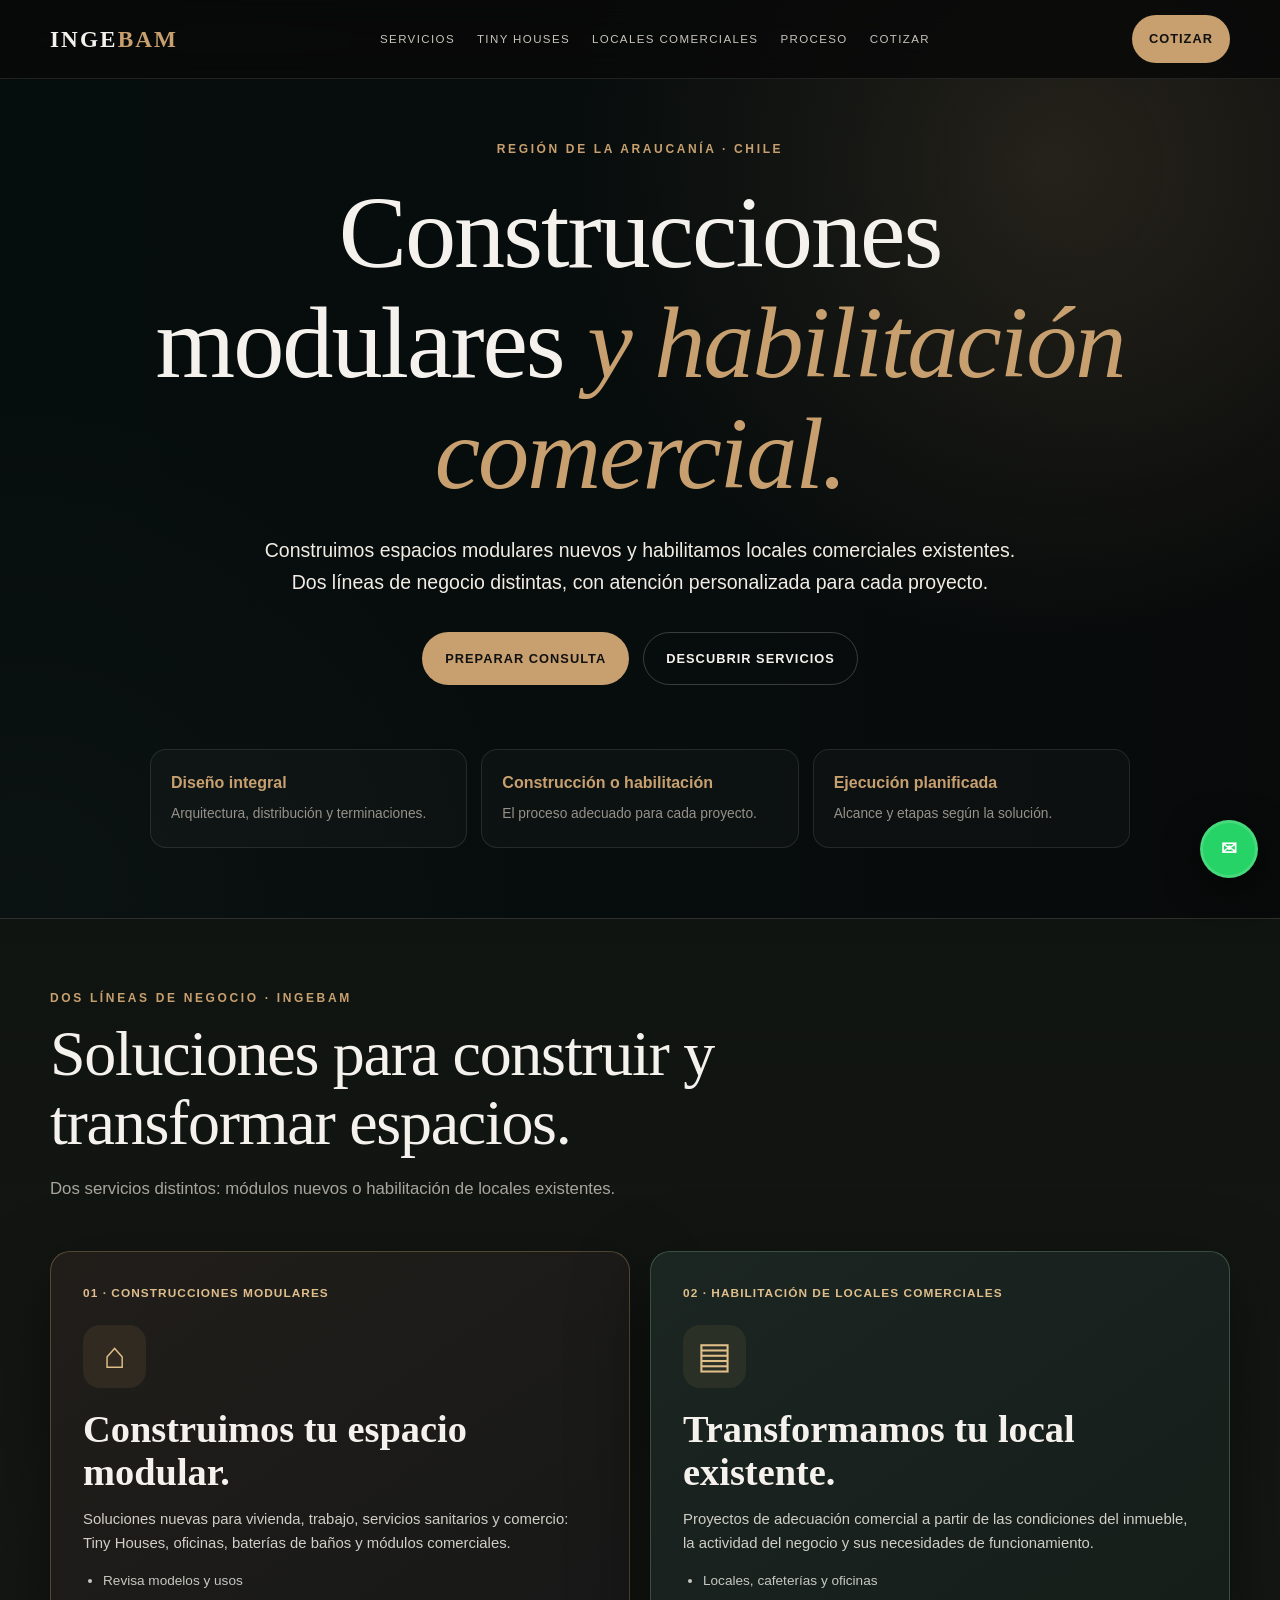
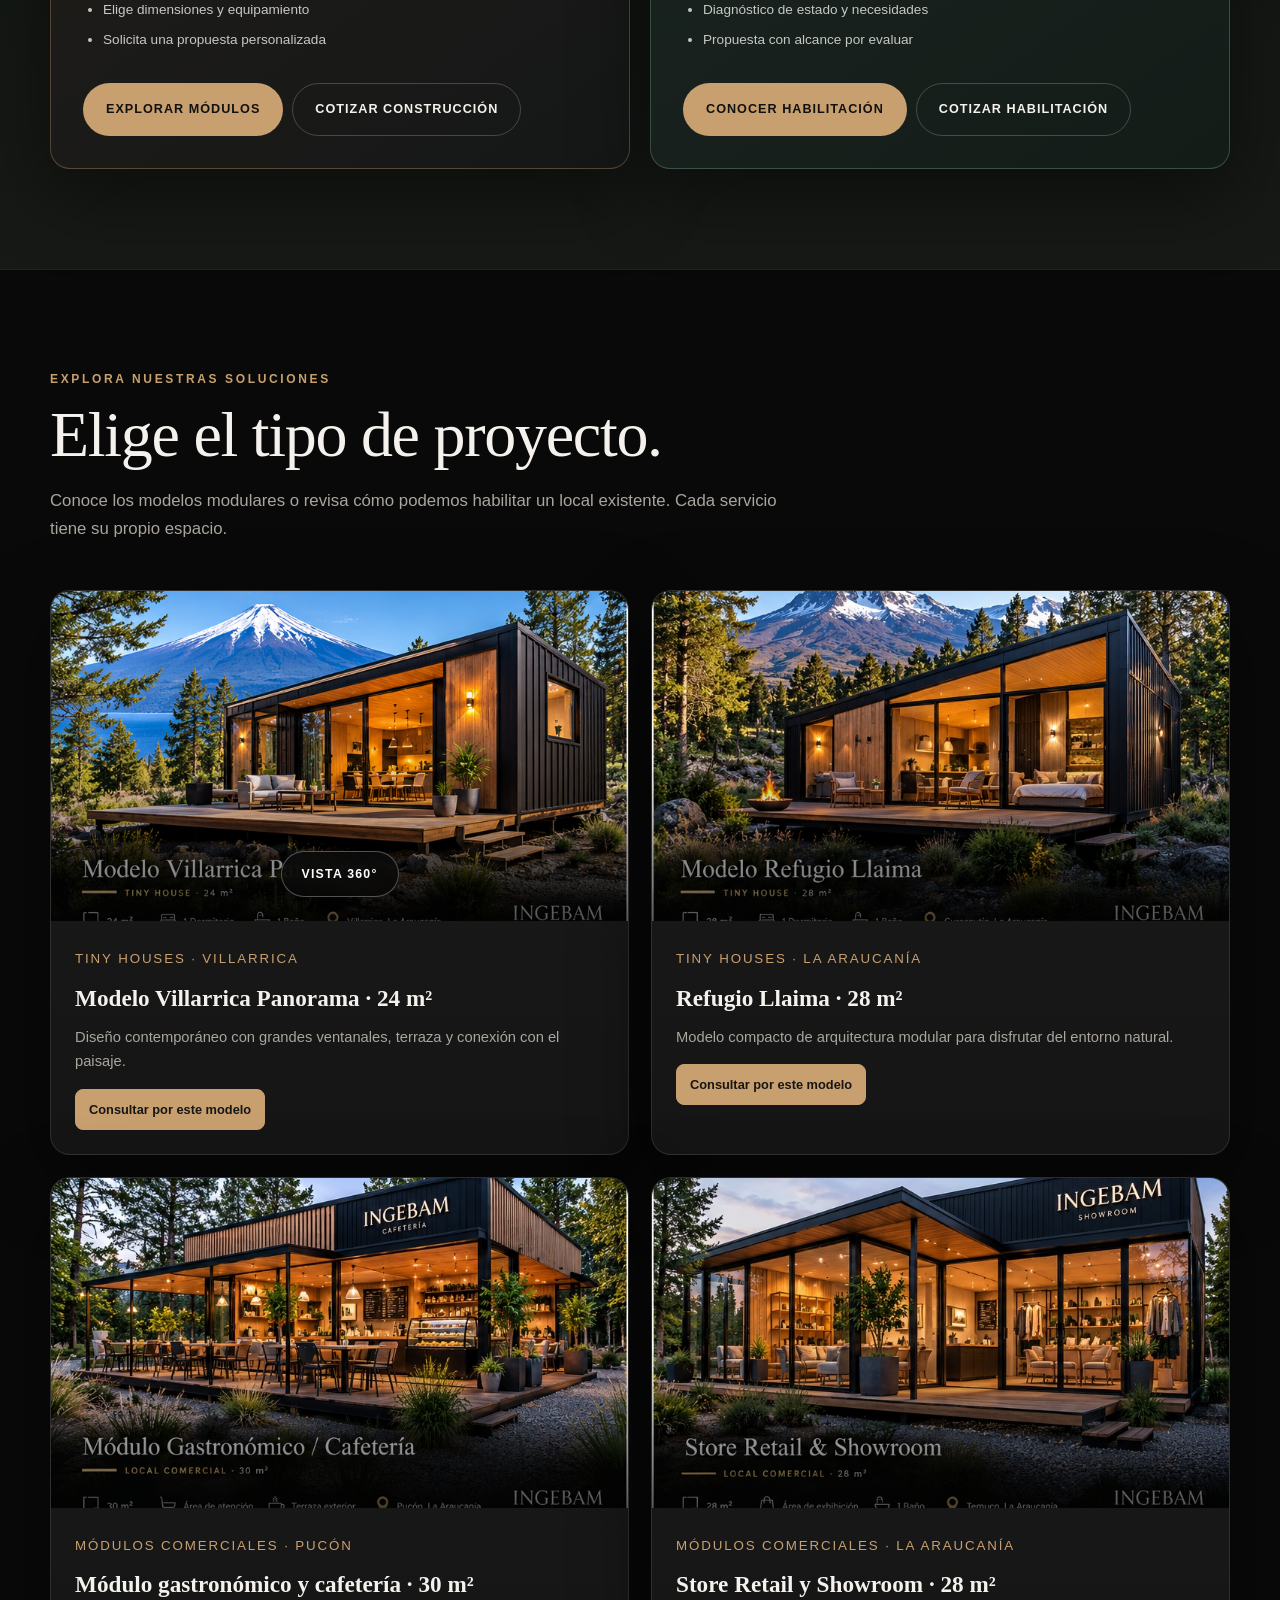
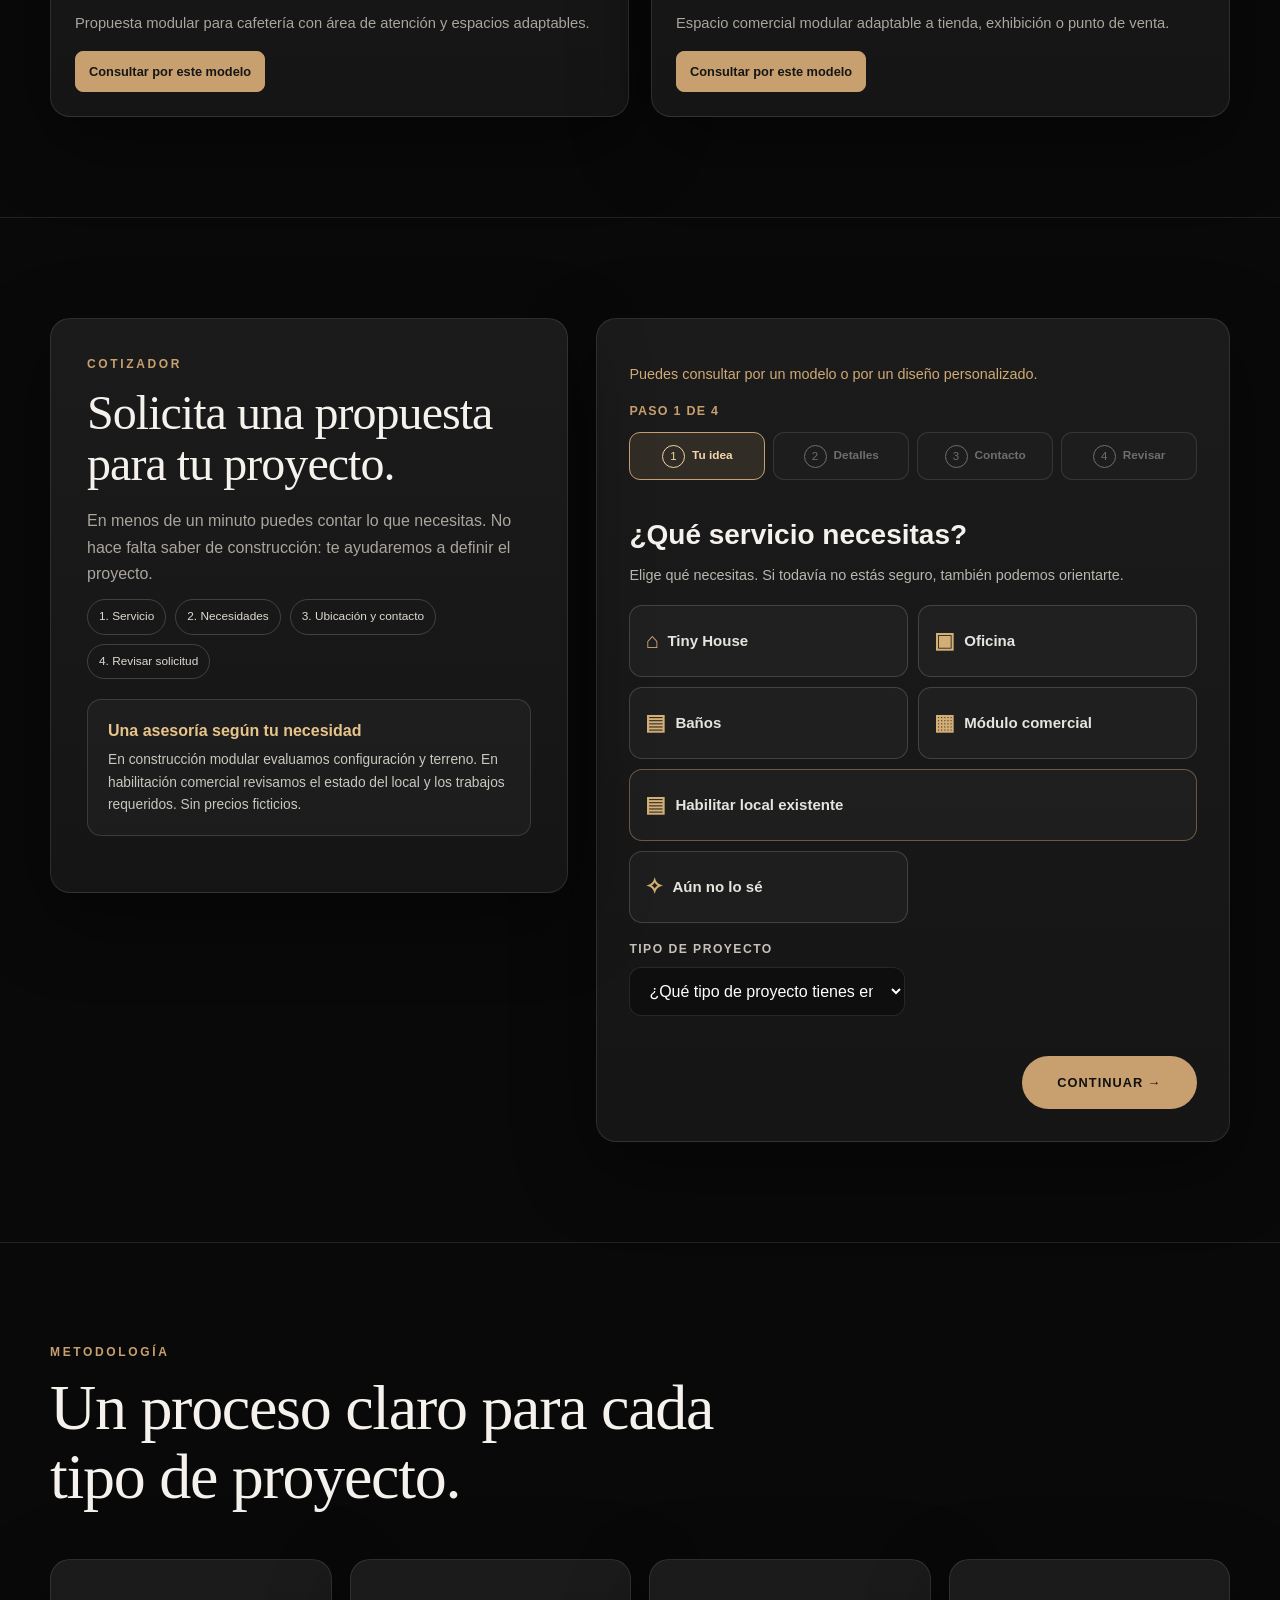
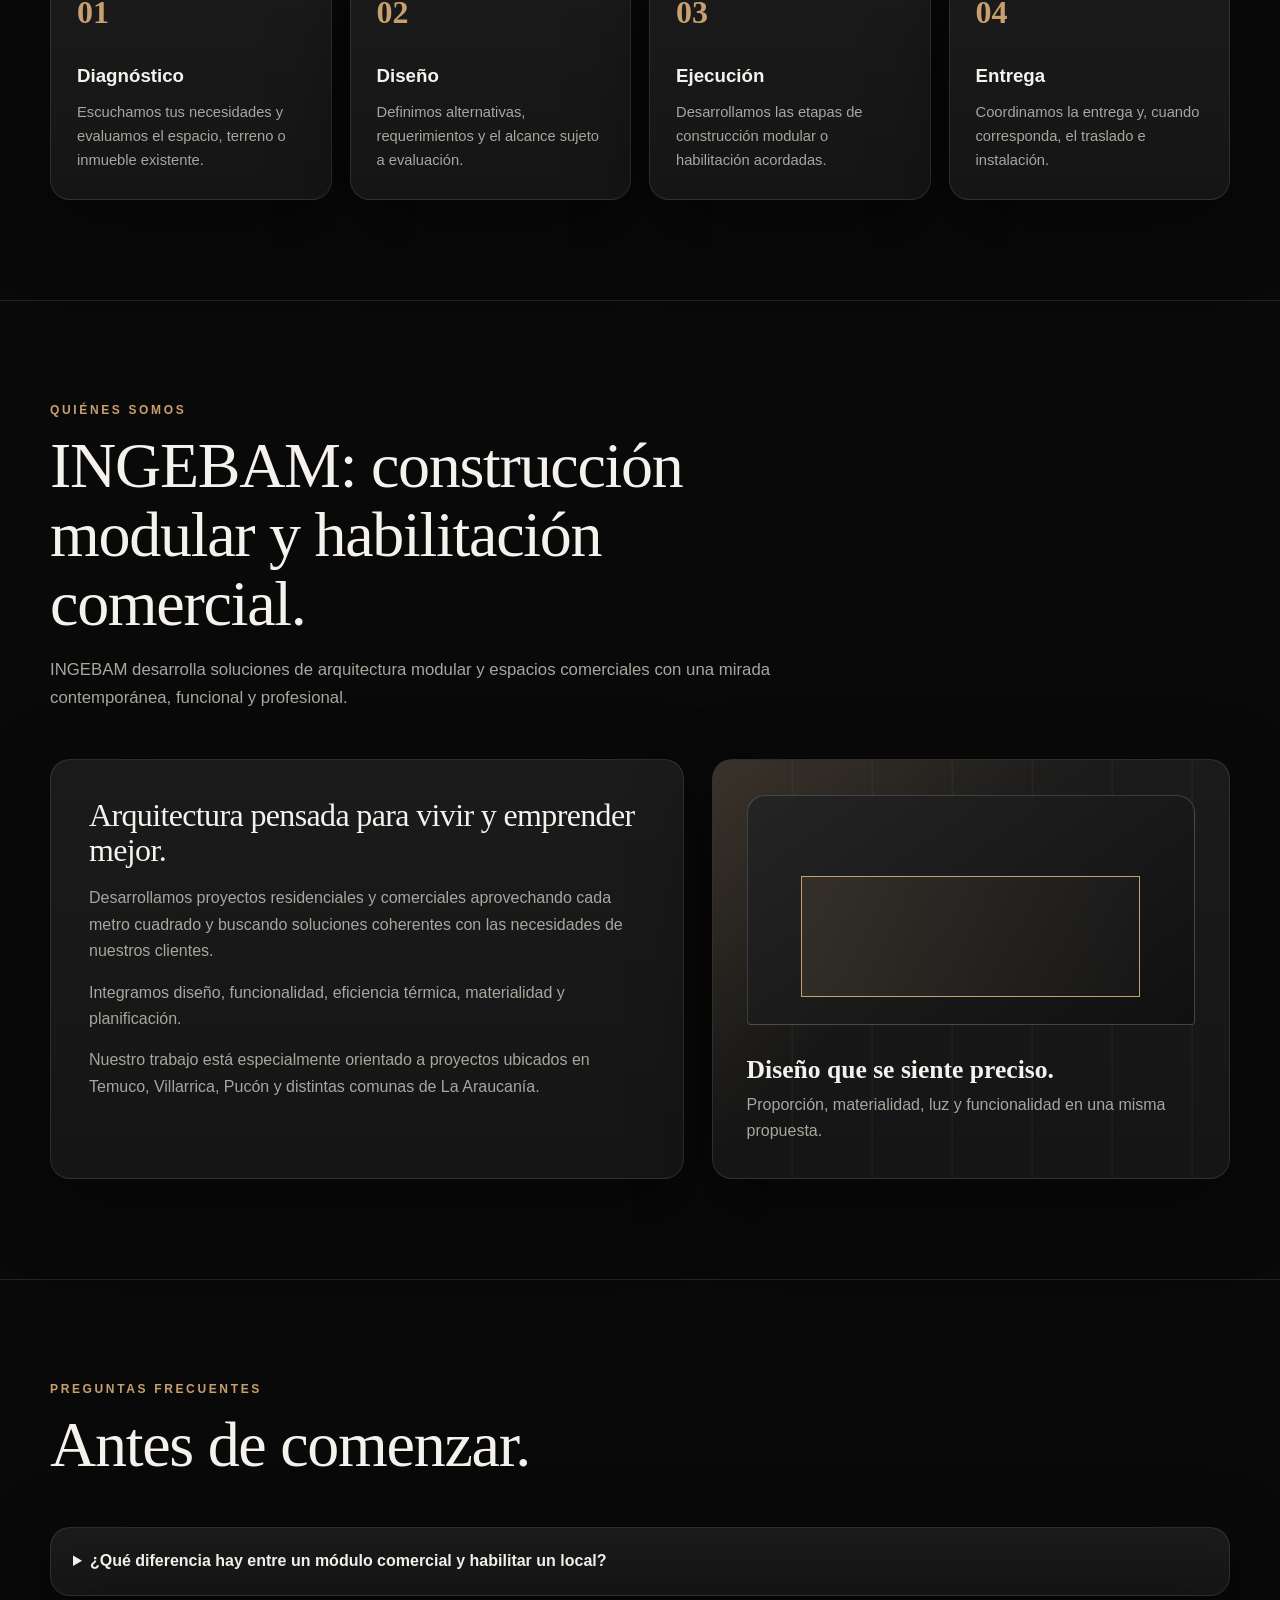
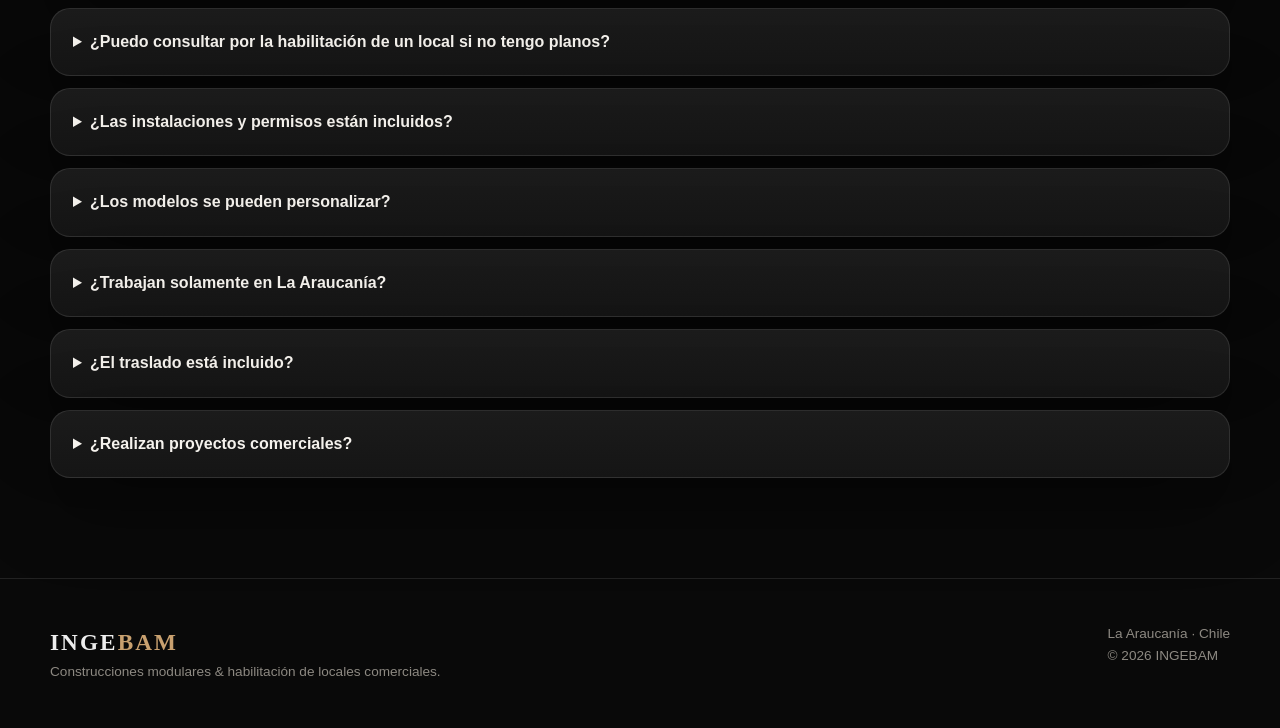
==== commit 8c7270de: "fix: preserve homepage service cards when catalog data loads" ====
--- a/index.html
+++ b/index.html
@@ -3123,7 +3123,7 @@
    <h2 class="title">Elige el tipo de proyecto.</h2>
    <p>Conoce los modelos modulares o revisa cómo podemos habilitar un local existente. Cada servicio tiene su propio espacio.</p>
   </div>
-  <div class="projects">
+  <div class="projects" data-catalog-hub="true">
    <article class="card project reveal">
     <div class="project-media"><a href="./tiny-houses.html"><img src="imagenes/villarrica.png" alt="Tiny House y construcción modular INGEBAM" loading="lazy"></a></div>
     <div class="project-info"><small>Línea 01 · Construcción modular</small><h3>Tiny Houses y módulos</h3><p>Fotografías de modelos, alternativas de 6 y 12 metros y visor 3D conceptual.</p><a class="btn btn-primary" href="./tiny-houses.html">Ver Tiny Houses</a></div>
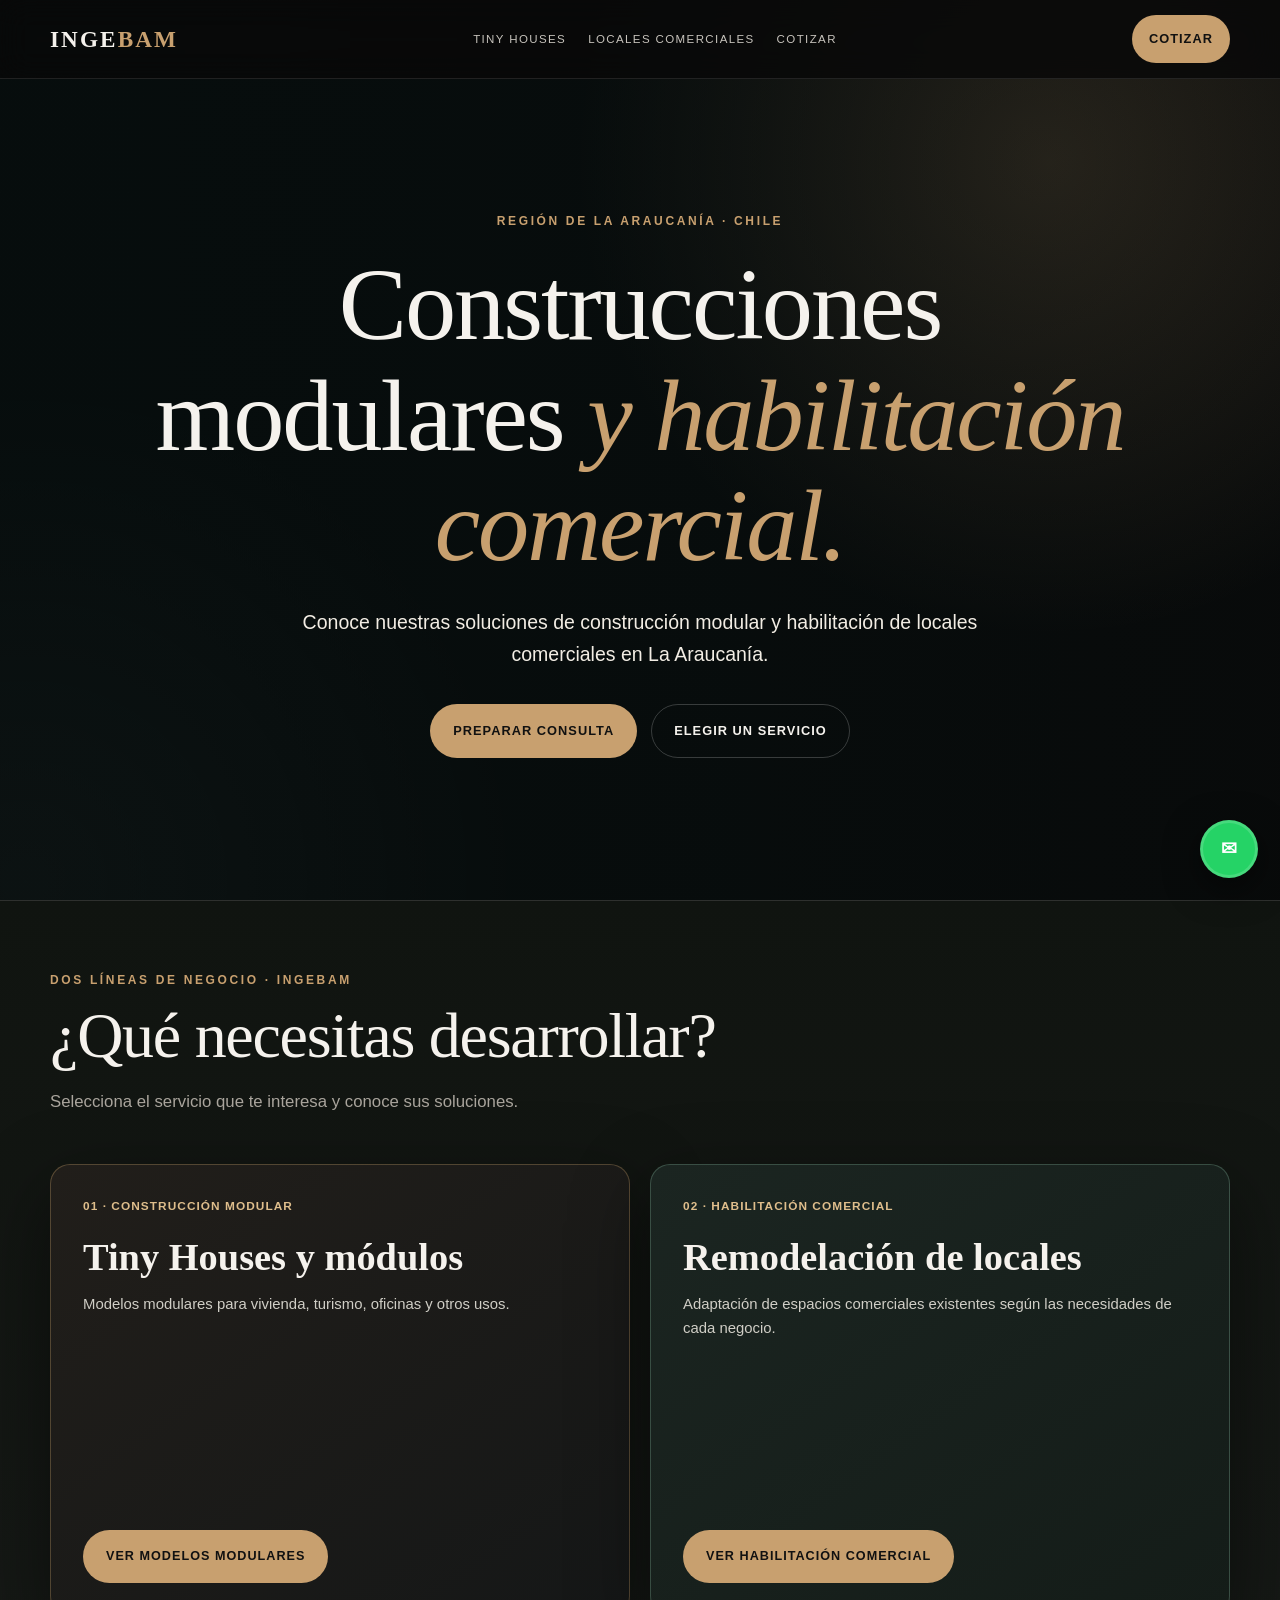
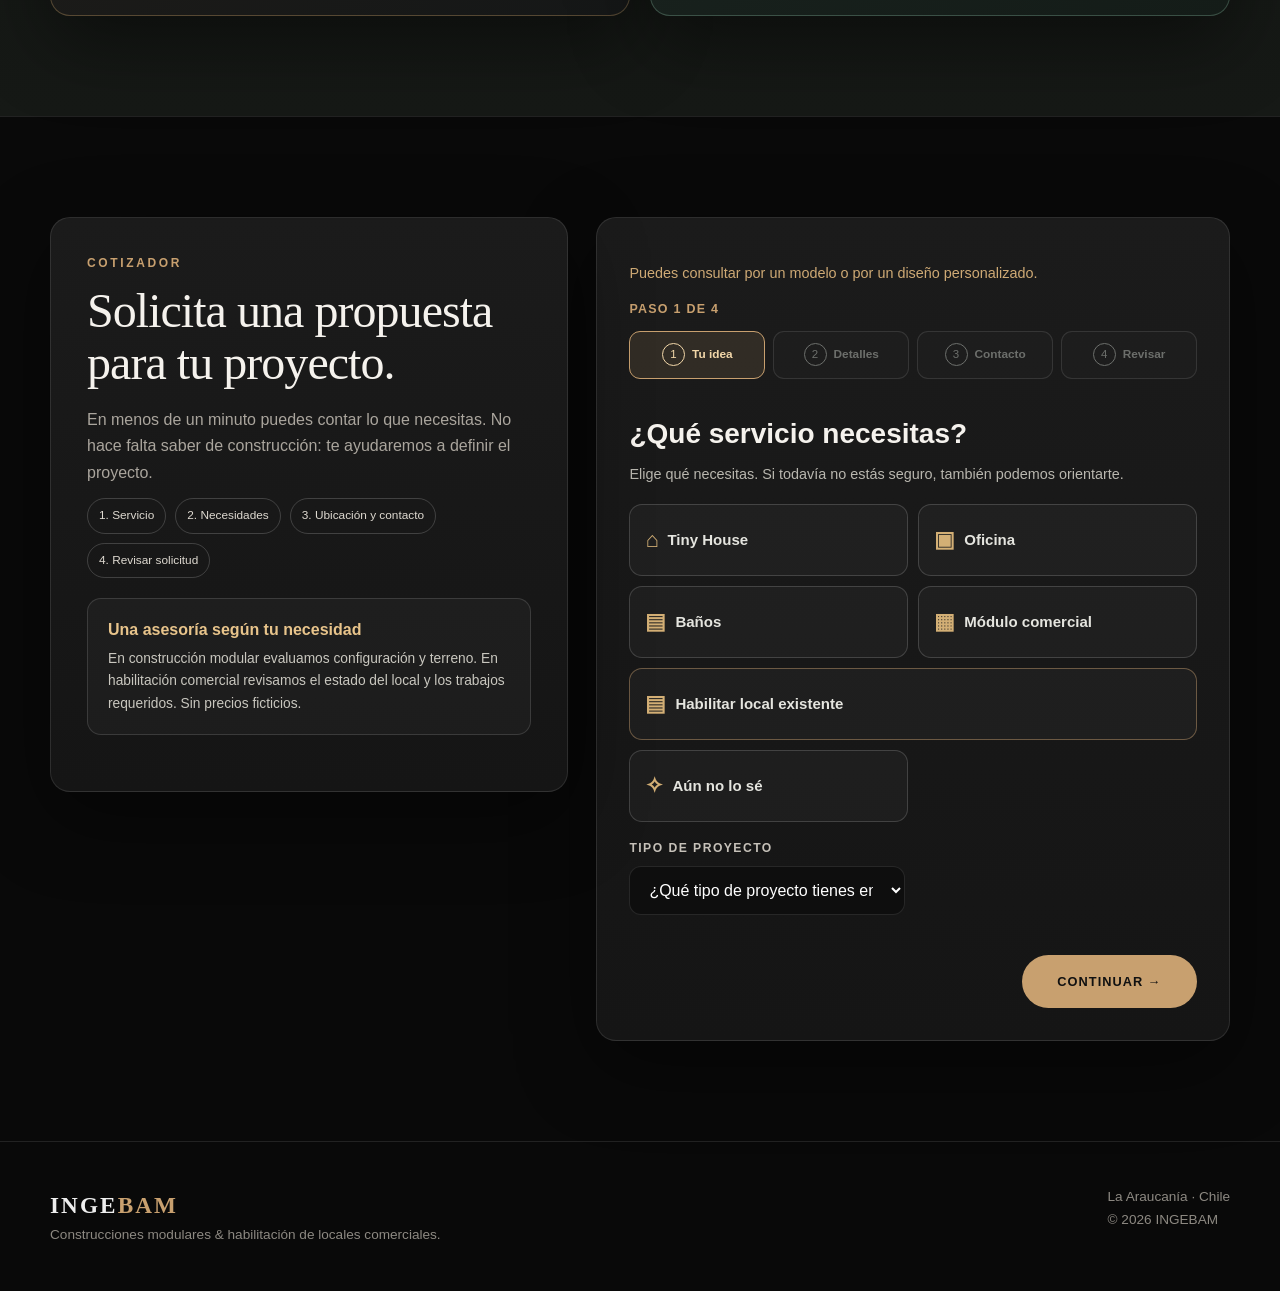
==== commit 74dd6e87: "ux: simplify homepage to brief brand intro, two service choices and quotation" ====
--- a/index.html
+++ b/index.html
@@ -2943,11 +2943,9 @@
 
 
         <div class="nav-links" id="navLinks">
- <a href="#lineas-negocio">Servicios</a>
- <a href="./tiny-houses.html">Tiny Houses</a>
- <a href="./habilitacion-comercial.html">Locales comerciales</a>
- <a href="#proceso">Proceso</a>
- <a href="#cotizador">Cotizar</a>
+<a href="./tiny-houses.html">Tiny Houses</a>
+<a href="./habilitacion-comercial.html">Locales comerciales</a>
+<a href="#cotizador">Cotizar</a>
 </div>
 
 
@@ -3001,7 +2999,7 @@
 
         <p>
 
-            Construimos espacios modulares nuevos y habilitamos locales comerciales existentes. Dos líneas de negocio distintas, con atención personalizada para cada proyecto.
+            Conoce nuestras soluciones de construcción modular y habilitación de locales comerciales en La Araucanía.
 
         </p>
 
@@ -3013,7 +3011,7 @@
                 href="#cotizador"
             >
 
-                Cuéntanos tu proyecto
+                Solicitar cotización
 
             </a>
 
@@ -3023,60 +3021,15 @@
                 href="#lineas-negocio"
             >
 
-                Descubrir servicios
+                Elegir un servicio
 
             </a>
 
         </div>
 
 
-        <div class="hero-meta">
-
-            <div>
-
-                <strong>
-                    Diseño integral
-                </strong>
-
-                <span>
-                    Arquitectura, distribución
-                    y terminaciones.
-                </span>
-
-            </div>
-
-
-            <div>
-
-                <strong>
-                    Construcción o habilitación
-                </strong>
-
-                <span>
-                    El proceso adecuado
-                    para cada proyecto.
-                </span>
-
-            </div>
-
-
-            <div>
-
-                <strong>
-                    Ejecución planificada
-                </strong>
-
-                <span>
-                    Alcance y etapas
-                    según la solución.
-                </span>
-
-            </div>
-
         </div>
 
-    </div>
-
 </header>
 
 
@@ -3085,57 +3038,35 @@
 
 
 <section class="section business-lines" id="lineas-negocio" aria-labelledby="business-title">
-  <div class="container">
-    <div class="section-head reveal">
-      <div class="kicker">Dos líneas de negocio · INGEBAM</div>
-      <h2 class="title" id="business-title">Soluciones para construir y transformar espacios.</h2>
-      <p>Dos servicios distintos: módulos nuevos o habilitación de locales existentes.</p>
-    </div>
-    <div class="business-cards">
-      <article class="card business-card">
-        <span class="business-label">01 · Construcciones modulares</span>
-        <div class="business-mark" aria-hidden="true">⌂</div>
-        <h3>Construimos tu espacio modular.</h3>
-        <p>Soluciones nuevas para vivienda, trabajo, servicios sanitarios y comercio: Tiny Houses, oficinas, baterías de baños y módulos comerciales.</p>
-        <ul><li>Revisa modelos y usos</li><li>Elige dimensiones y equipamiento</li><li>Solicita una propuesta personalizada</li></ul>
-        <div class="business-actions"><a class="btn btn-primary" href="./tiny-houses.html">Explorar módulos</a><a class="btn btn-ghost" href="#cotizador" data-business-line="modular">Cotizar construcción</a></div>
-      </article>
-      <article class="card business-card business-card-fitout">
-        <span class="business-label">02 · Habilitación de locales comerciales</span>
-        <div class="business-mark" aria-hidden="true">▤</div>
-        <h3>Transformamos tu local existente.</h3>
-        <p>Proyectos de adecuación comercial a partir de las condiciones del inmueble, la actividad del negocio y sus necesidades de funcionamiento.</p>
-        <ul><li>Locales, cafeterías y oficinas</li><li>Diagnóstico de estado y necesidades</li><li>Propuesta con alcance por evaluar</li></ul>
-        <div class="business-actions"><a class="btn btn-primary" href="habilitacion-comercial.html">Conocer habilitación</a><a class="btn btn-ghost" href="#cotizador" data-business-line="habilitacion">Cotizar habilitación</a></div>
-      </article>
-    </div>
-  </div>
-</section>
-
-<!-- ==========================================================
-     PROYECTOS
-========================================================== -->
-
-<section class="section" id="proyectos">
  <div class="container">
   <div class="section-head reveal">
-   <div class="kicker">Explora nuestras soluciones</div>
-   <h2 class="title">Elige el tipo de proyecto.</h2>
-   <p>Conoce los modelos modulares o revisa cómo podemos habilitar un local existente. Cada servicio tiene su propio espacio.</p>
+   <div class="kicker">Dos líneas de negocio · INGEBAM</div>
+   <h2 class="title" id="business-title">¿Qué necesitas desarrollar?</h2>
+   <p>Selecciona el servicio que te interesa y conoce sus soluciones.</p>
   </div>
-  <div class="projects" data-catalog-hub="true">
-   <article class="card project reveal">
-    <div class="project-media"><a href="./tiny-houses.html"><img src="imagenes/villarrica.png" alt="Tiny House y construcción modular INGEBAM" loading="lazy"></a></div>
-    <div class="project-info"><small>Línea 01 · Construcción modular</small><h3>Tiny Houses y módulos</h3><p>Fotografías de modelos, alternativas de 6 y 12 metros y visor 3D conceptual.</p><a class="btn btn-primary" href="./tiny-houses.html">Ver Tiny Houses</a></div>
+  <div class="business-cards">
+   <article class="card business-card">
+    <span class="business-label">01 · Construcción modular</span>
+    <h3>Tiny Houses y módulos</h3>
+    <p>Modelos modulares para vivienda, turismo, oficinas y otros usos.</p>
+    <div class="business-actions"><a class="btn btn-primary" href="./tiny-houses.html">Ver modelos modulares</a></div>
    </article>
-   <article class="card project reveal">
-    <div class="project-media"><a href="./habilitacion-comercial.html"><img src="imagenes/local-1.jpg" alt="Referencia de espacio comercial INGEBAM" loading="lazy"></a></div>
-    <div class="project-info"><small>Línea 02 · Locales existentes</small><h3>Habilitación comercial</h3><p>Remodelación y adecuaciones para tiendas, oficinas y espacios gastronómicos.</p><a class="btn btn-primary" href="./habilitacion-comercial.html">Ver habilitación comercial</a></div>
+   <article class="card business-card business-card-fitout">
+    <span class="business-label">02 · Habilitación comercial</span>
+    <h3>Remodelación de locales</h3>
+    <p>Adaptación de espacios comerciales existentes según las necesidades de cada negocio.</p>
+    <div class="business-actions"><a class="btn btn-primary" href="./habilitacion-comercial.html">Ver habilitación comercial</a></div>
    </article>
   </div>
  </div>
 </section>
 
+<!-- ==========================================================
+     PROYECTOS
+========================================================== -->
+
+
+
 
 
 
@@ -3144,6 +3075,8 @@
      PROCESO
 ========================================================== -->
 
+<!-- Catálogo invisible de apoyo: mantiene el selector del cotizador sincronizado con la administración. -->
+<div id="proyectos" hidden aria-hidden="true"><div class="projects" data-catalog-hub="true"></div></div>
 <section
     class="section"
     id="cotizador"
@@ -3406,114 +3339,7 @@
      QUIÉNES SOMOS
 ========================================================== -->
 
-<section
-    class="section"
-    id="proceso"
->
-
-    <div class="container">
-
-
-        <div class="section-head reveal">
-
-            <div class="kicker">
-                Metodología
-            </div>
-
-
-            <h2 class="title">
-
-                Un proceso claro
-                para cada tipo de proyecto.
-
-            </h2>
-
-        </div>
-
-
-        <div class="process-grid">
-
-
-            <article class="card step reveal">
-
-                <b>
-                    01
-                </b>
-
-                <h3>
-                    Diagnóstico
-                </h3>
-
-                <p>
-
-                    Escuchamos tus necesidades y evaluamos el espacio, terreno o inmueble existente.
-
-                </p>
-
-            </article>
-
-
-            <article class="card step reveal">
-
-                <b>
-                    02
-                </b>
-
-                <h3>
-                    Diseño
-                </h3>
-
-                <p>
-
-                    Definimos alternativas, requerimientos y el alcance sujeto a evaluación.
-
-                </p>
-
-            </article>
-
-
-            <article class="card step reveal">
-
-                <b>
-                    03
-                </b>
-
-                <h3>
-                    Ejecución
-                </h3>
-
-                <p>
-
-                    Desarrollamos las etapas de construcción modular o habilitación acordadas.
-
-                </p>
-
-            </article>
-
-
-            <article class="card step reveal">
-
-                <b>
-                    04
-                </b>
-
-                <h3>
-                    Entrega
-                </h3>
-
-                <p>
-
-                    Coordinamos la entrega y, cuando corresponda, el traslado e instalación.
-
-                </p>
-
-            </article>
-
-        </div>
-
-    </div>
-
-</section>
+
 
 
 
@@ -3529,122 +3355,7 @@
      COTIZADOR
 ========================================================== -->
 
-<section
-    class="section"
-    id="nosotros"
->
-
-    <div class="container">
-
-
-        <div class="section-head reveal">
-
-            <div class="kicker">
-
-                Quiénes somos
-
-            </div>
-
-
-            <h2 class="title">INGEBAM: construcción modular y habilitación comercial.</h2>
-
-
-            <p>
-
-                INGEBAM desarrolla soluciones
-                de arquitectura modular
-                y espacios comerciales
-                con una mirada contemporánea,
-                funcional y profesional.
-
-            </p>
-
-        </div>
-
-
-        <div class="about-grid">
-
-
-            <article
-                class="card
-                about-copy
-                reveal"
-            >
-
-                <h3 class="title">
-
-                    Arquitectura pensada
-                    para vivir y emprender mejor.
-
-                </h3>
-
-
-                <p>
-
-                    Desarrollamos proyectos residenciales
-                    y comerciales aprovechando
-                    cada metro cuadrado
-                    y buscando soluciones coherentes
-                    con las necesidades
-                    de nuestros clientes.
-
-                </p>
-
-
-                <p>
-
-                    Integramos diseño,
-                    funcionalidad,
-                    eficiencia térmica,
-                    materialidad y planificación.
-
-                </p>
-
-
-                <p>
-
-                    Nuestro trabajo está especialmente
-                    orientado a proyectos ubicados
-                    en Temuco, Villarrica, Pucón
-                    y distintas comunas
-                    de La Araucanía.
-
-                </p>
-
-            </article>
-
-
-            <article
-                class="card
-                about-visual
-                reveal"
-            >
-
-                <div class="arch"></div>
-
-
-                <h4>
-
-                    Diseño que se siente preciso.
-
-                </h4>
-
-
-                <p>
-
-                    Proporción, materialidad,
-                    luz y funcionalidad
-                    en una misma propuesta.
-
-                </p>
-
-            </article>
-
-        </div>
-
-    </div>
-
-</section>
+
 
 
 
@@ -3669,135 +3380,7 @@
      FAQ
 ========================================================== -->
 
-<section class="section">
-
-    <div class="container">
-
-
-        <div class="section-head reveal">
-
-            <div class="kicker">
-                Preguntas frecuentes
-            </div>
-
-
-            <h2 class="title">
-
-                Antes de comenzar.
-
-            </h2>
-
-        </div>
-
-
-        <div class="faq">
-<details class="card reveal">
- <summary>¿Qué diferencia hay entre un módulo comercial y habilitar un local?</summary>
- <p>Un módulo comercial es una construcción nueva. La habilitación consiste en adecuar un inmueble existente según su estado y las necesidades de tu negocio.</p>
-</details>
-<details class="card reveal">
- <summary>¿Puedo consultar por la habilitación de un local si no tengo planos?</summary>
- <p>Sí. Indícanos el rubro, comuna, superficie aproximada y qué quieres transformar. Los detalles técnicos se revisan después.</p>
-</details>
-<details class="card reveal">
- <summary>¿Las instalaciones y permisos están incluidos?</summary>
- <p>No se incluyen automáticamente. Se evalúan y detallan según el inmueble, el trabajo solicitado y las exigencias aplicables.</p>
-</details>
-
-            <details class="card reveal">
-
-                <summary>
-
-                    ¿Los modelos se pueden personalizar?
-
-                </summary>
-
-
-                <p>
-
-                    Sí.
-                    La distribución,
-                    materialidad
-                    y terminaciones pueden adaptarse
-                    según evaluación técnica.
-
-                </p>
-
-            </details>
-
-
-            <details class="card reveal">
-
-                <summary>
-
-                    ¿Trabajan solamente en La Araucanía?
-
-                </summary>
-
-
-                <p>
-
-                    El foco principal está
-                    en La Araucanía,
-                    aunque otros proyectos
-                    pueden evaluarse
-                    según ubicación y logística.
-
-                </p>
-
-            </details>
-
-
-            <details class="card reveal">
-
-                <summary>
-
-                    ¿El traslado está incluido?
-
-                </summary>
-
-
-                <p>
-
-                    Se define dentro
-                    de cada cotización
-                    según distancia,
-                    accesos y condiciones
-                    de instalación.
-
-                </p>
-
-            </details>
-
-
-            <details class="card reveal">
-
-                <summary>
-
-                    ¿Realizan proyectos comerciales?
-
-                </summary>
-
-
-                <p>
-
-                    Sí.
-                    Trabajamos cafeterías,
-                    retail,
-                    showrooms,
-                    oficinas
-                    y otros formatos.
-
-                </p>
-
-            </details>
-
-
-        </div>
-
-    </div>
-
-</section>
+
 
 
 
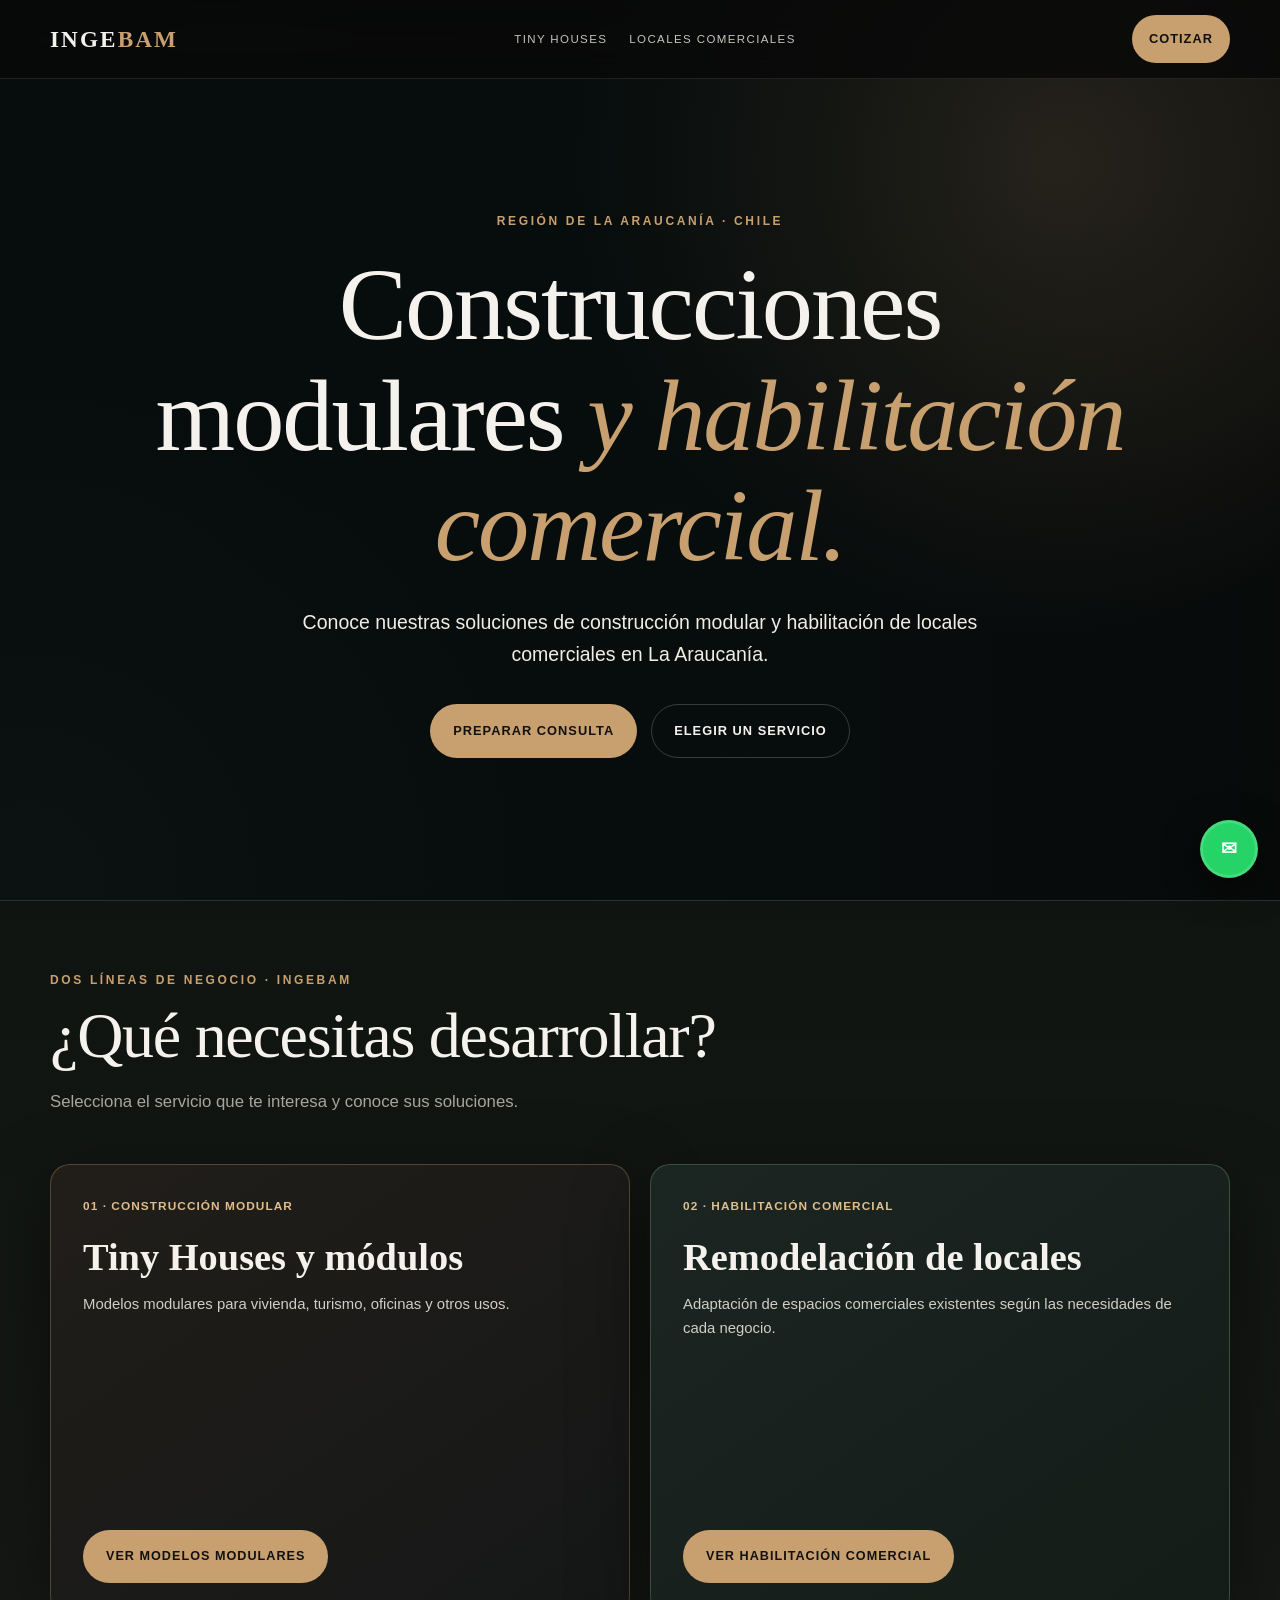
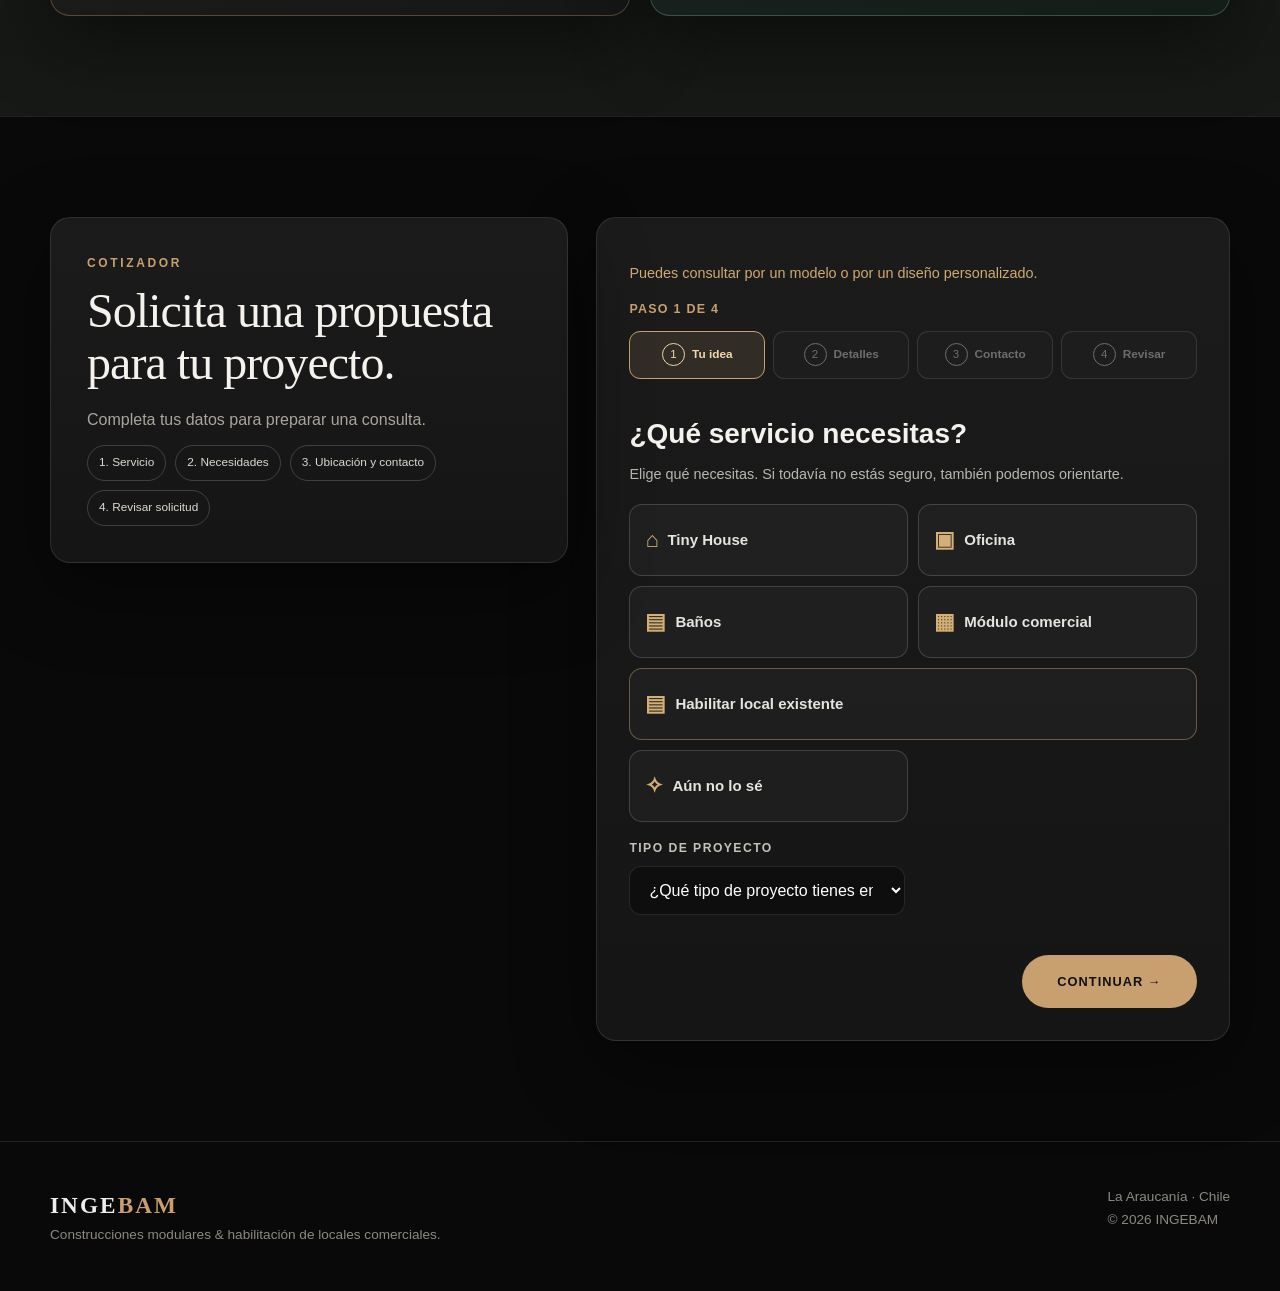
==== commit d6ee0907: "ux: remove final duplicated copy and redundant navigation on compact INGEBAM landing" ====
--- a/index.html
+++ b/index.html
@@ -2945,7 +2945,6 @@
         <div class="nav-links" id="navLinks">
 <a href="./tiny-houses.html">Tiny Houses</a>
 <a href="./habilitacion-comercial.html">Locales comerciales</a>
-<a href="#cotizador">Cotizar</a>
 </div>
 
 
@@ -3095,9 +3094,9 @@
             <h2 class="title">Solicita una propuesta para tu proyecto.</h2>
 
 
-            <p>En menos de un minuto puedes contar lo que necesitas. No hace falta saber de construcción: te ayudaremos a definir el proyecto.</p>
+            <p>Completa tus datos para preparar una consulta.</p>
             <div class="customer-steps" aria-label="Pasos de tu consulta"><span>1. Servicio</span><span>2. Necesidades</span><span>3. Ubicación y contacto</span><span>4. Revisar solicitud</span></div>
-            <div class="quote-primer"><b>Una asesoría según tu necesidad</b><p>En construcción modular evaluamos configuración y terreno. En habilitación comercial revisamos el estado del local y los trabajos requeridos. Sin precios ficticios.</p></div>
+            
 
         </div>
 
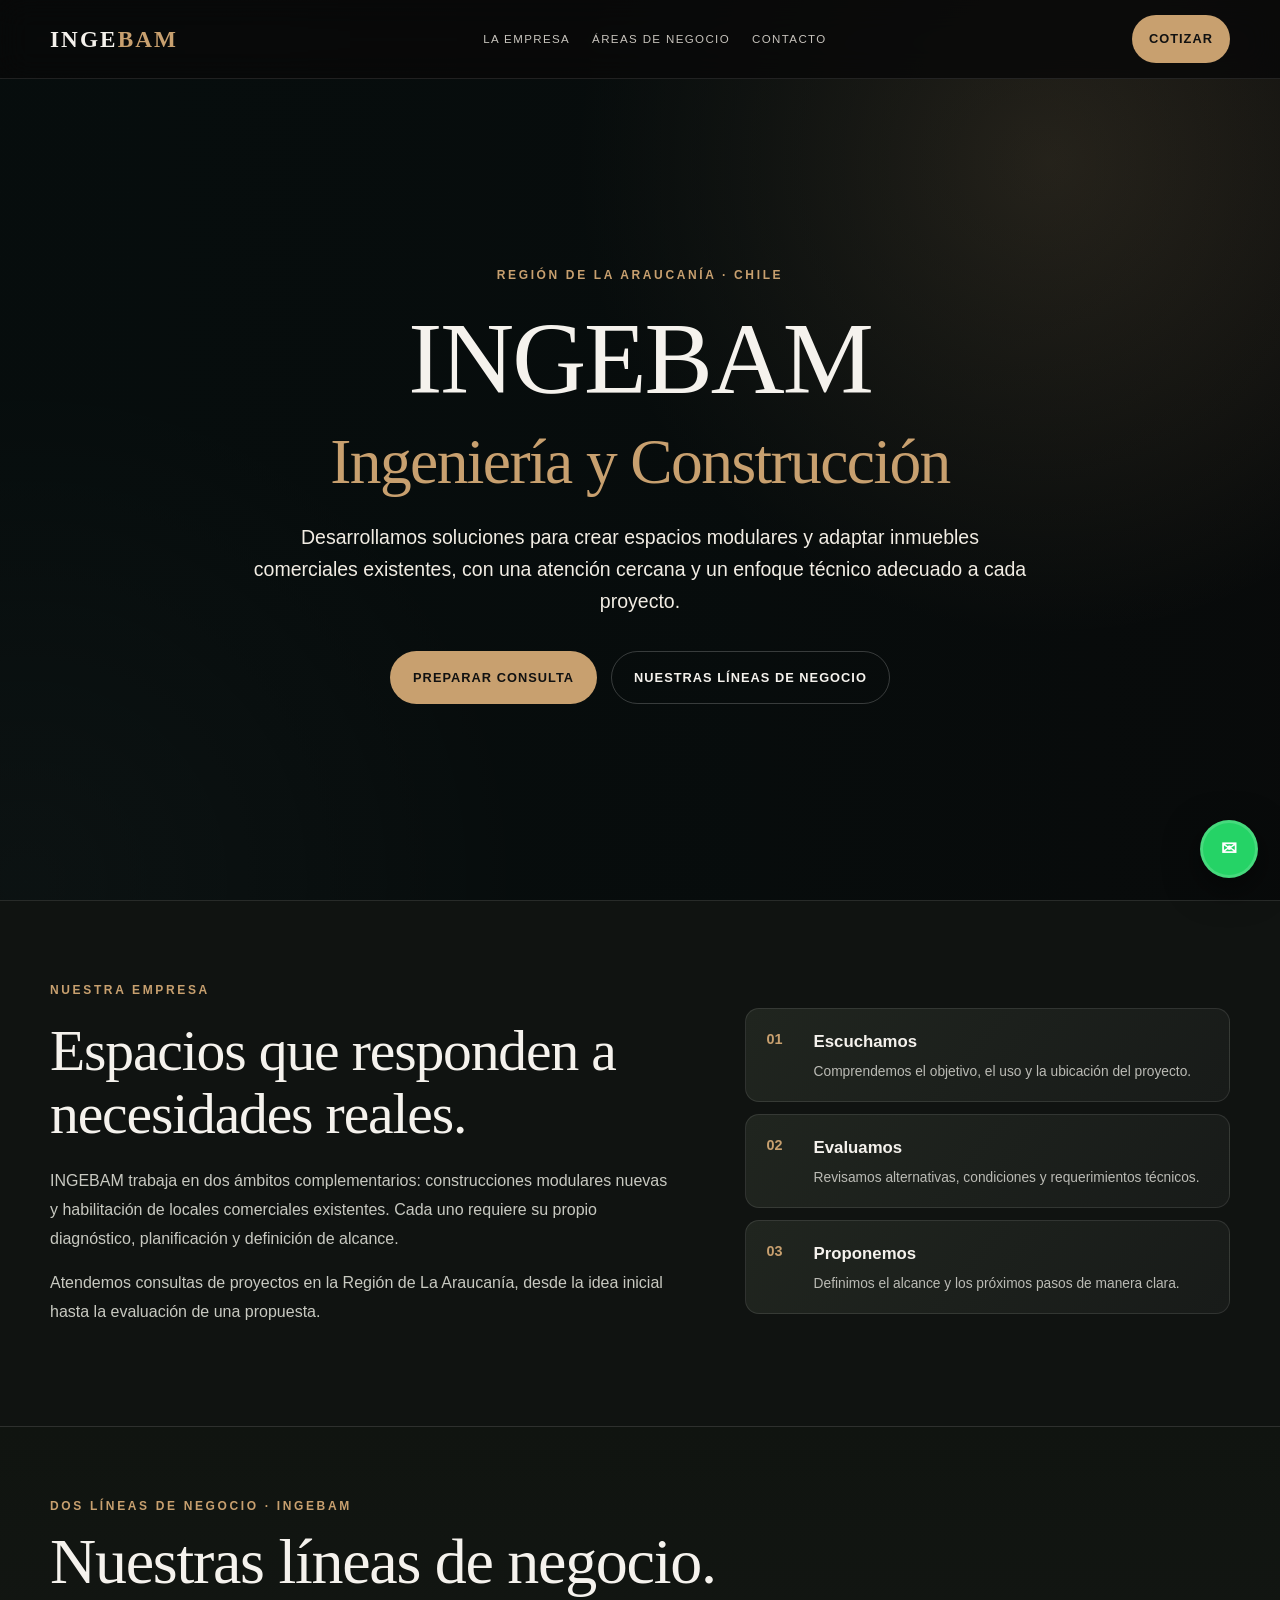
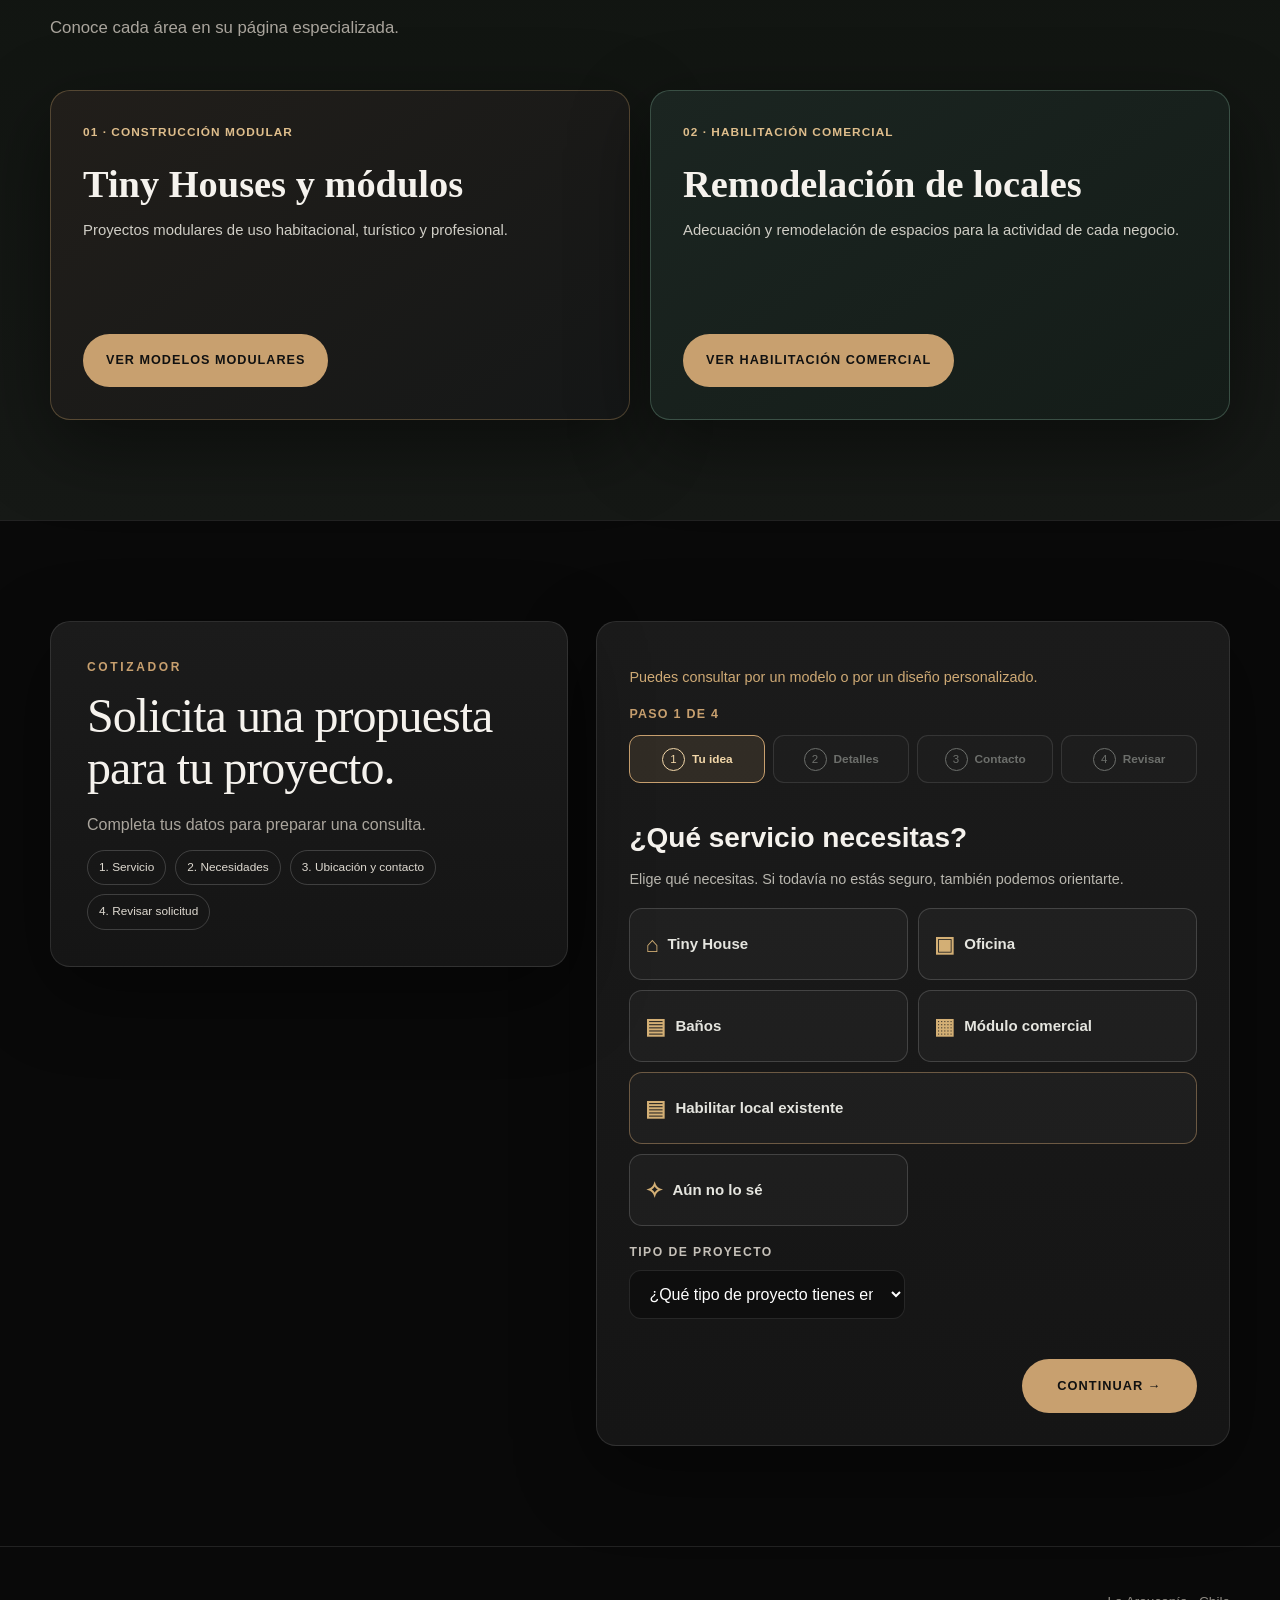
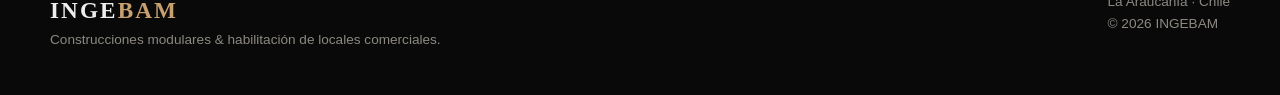
==== commit 53353d56: "feat: position INGEBAM homepage as corporate brand site with concise company profile" ====
--- a/index.html
+++ b/index.html
@@ -1,5 +1,5 @@
 <!DOCTYPE html>
-<html lang="es">
+<html lang="es-CL">
 
 <head>
 
@@ -12,7 +12,7 @@
 
 <meta
     name="description"
-    content="INGEBAM en La Araucanía: construcciones modulares, oficinas, baterías de baños y habilitación de locales comerciales existentes. Conoce nuestros servicios y solicita una propuesta."
+    content="Conoce INGEBAM, empresa dedicada a construcciones modulares y habilitación comercial en La Araucanía. Explora nuestras líneas de negocio y solicita una evaluación."
 >
 
 <meta
@@ -20,10 +20,10 @@
     content="#090909"
 >
 
-<title>INGEBAM | Construcciones modulares y habilitación comercial en La Araucanía</title>
+<title>INGEBAM | Ingeniería, construcción modular y habilitación comercial</title>
 <meta property="og:type" content="website">
 <meta property="og:locale" content="es_CL">
-<meta property="og:title" content="INGEBAM | Construcciones modulares y habilitación comercial">
+<meta property="og:title" content="INGEBAM | Soluciones de construcción y habilitación comercial">
 <meta property="og:description" content="Construcción modular y habilitación de locales comerciales existentes. Dos servicios diferentes, una misma atención personalizada.">
 <meta property="og:image" content="https://man-nuel-b.github.io/construccion/imagenes/villarrica.png">
 <meta property="og:url" content="https://man-nuel-b.github.io/construccion/">
@@ -2884,6 +2884,21 @@
 @media(max-width:620px){.wizard-fitout-fields{grid-template-columns:1fr}}
 
 .fitout-actions{display:flex;flex-wrap:wrap;align-items:center;gap:10px}.fitout-actions .btn{white-space:nowrap}@media(max-width:620px){.fitout-actions{width:100%}.fitout-actions .btn{width:100%;white-space:normal}}
+
+/* Portada corporativa INGEBAM */
+.corporate-hero-title{font-size:clamp(3rem,6.8vw,6rem);max-width:1060px;margin-inline:auto}
+.corporate-hero-title em{display:block;font-style:normal;color:var(--gold);font-size:.62em;letter-spacing:-.025em;margin-top:.22em}
+.corporate-about{padding-top:80px;padding-bottom:85px;background:#101311}
+.corporate-about-layout{display:grid;grid-template-columns:minmax(0,1.12fr) minmax(0,.88fr);align-items:center;gap:clamp(30px,6vw,90px)}
+.corporate-about-main h2{font-size:clamp(2.1rem,4.5vw,3.8rem);line-height:1.1;margin:18px 0 22px}
+.corporate-about-main p{color:#c8c9c1;font-size:1rem;line-height:1.8;margin-bottom:15px;max-width:660px}
+.corporate-principles{display:grid;gap:12px}
+.corporate-principles>div{background:linear-gradient(130deg,#20251f,#181b19);border:1px solid var(--line);border-radius:14px;padding:19px 21px;display:grid;grid-template-columns:35px 1fr;column-gap:12px;row-gap:5px}
+.corporate-principles b{color:var(--gold);grid-row:span 2;font-size:.9rem}
+.corporate-principles strong{font-size:1.05rem;color:var(--text)}
+.corporate-principles span{font-size:.86rem;color:#bbbbb5;line-height:1.55}
+.business-lines .business-card{min-height:330px}
+@media(max-width:800px){.corporate-about-layout{grid-template-columns:1fr}.corporate-about{padding:58px 0}.corporate-hero-title em{font-size:.6em}.corporate-principles{gap:10px}}
 </style>
 
 <script src="config.js?v=20261108-reparado"></script>
@@ -2943,8 +2958,9 @@
 
 
         <div class="nav-links" id="navLinks">
-<a href="./tiny-houses.html">Tiny Houses</a>
-<a href="./habilitacion-comercial.html">Locales comerciales</a>
+<a href="#empresa">La empresa</a>
+<a href="#lineas-negocio">Áreas de negocio</a>
+<a href="#cotizador">Contacto</a>
 </div>
 
 
@@ -2985,20 +3001,12 @@
         </div>
 
 
-        <h1 class="title">
-
-            Construcciones modulares
-
-            <em>
-                y habilitación comercial.
-            </em>
-
-        </h1>
+        <h1 class="title corporate-hero-title">INGEBAM <em>Ingeniería y Construcción</em></h1>
 
 
         <p>
 
-            Conoce nuestras soluciones de construcción modular y habilitación de locales comerciales en La Araucanía.
+            Desarrollamos soluciones para crear espacios modulares y adaptar inmuebles comerciales existentes, con una atención cercana y un enfoque técnico adecuado a cada proyecto.
 
         </p>
 
@@ -3007,10 +3015,10 @@
 
             <a
                 class="btn btn-primary"
-                href="#cotizador"
+                href="#empresa"
             >
 
-                Solicitar cotización
+                Conocer INGEBAM
 
             </a>
 
@@ -3020,7 +3028,7 @@
                 href="#lineas-negocio"
             >
 
-                Elegir un servicio
+                Nuestras líneas de negocio
 
             </a>
 
@@ -3035,25 +3043,41 @@
 
 
 
+
+<section class="section corporate-about" id="empresa" aria-labelledby="company-heading">
+ <div class="container corporate-about-layout">
+  <div class="corporate-about-main reveal">
+   <div class="kicker">Nuestra empresa</div>
+   <h2 class="title" id="company-heading">Espacios que responden a necesidades reales.</h2>
+   <p>INGEBAM trabaja en dos ámbitos complementarios: construcciones modulares nuevas y habilitación de locales comerciales existentes. Cada uno requiere su propio diagnóstico, planificación y definición de alcance.</p>
+   <p>Atendemos consultas de proyectos en la Región de La Araucanía, desde la idea inicial hasta la evaluación de una propuesta.</p>
+  </div>
+  <div class="corporate-principles reveal" aria-label="Nuestra forma de trabajar">
+   <div><b>01</b><strong>Escuchamos</strong><span>Comprendemos el objetivo, el uso y la ubicación del proyecto.</span></div>
+   <div><b>02</b><strong>Evaluamos</strong><span>Revisamos alternativas, condiciones y requerimientos técnicos.</span></div>
+   <div><b>03</b><strong>Proponemos</strong><span>Definimos el alcance y los próximos pasos de manera clara.</span></div>
+  </div>
+ </div>
+</section>
 
 <section class="section business-lines" id="lineas-negocio" aria-labelledby="business-title">
  <div class="container">
   <div class="section-head reveal">
    <div class="kicker">Dos líneas de negocio · INGEBAM</div>
-   <h2 class="title" id="business-title">¿Qué necesitas desarrollar?</h2>
-   <p>Selecciona el servicio que te interesa y conoce sus soluciones.</p>
+   <h2 class="title" id="business-title">Nuestras líneas de negocio.</h2>
+   <p>Conoce cada área en su página especializada.</p>
   </div>
   <div class="business-cards">
    <article class="card business-card">
     <span class="business-label">01 · Construcción modular</span>
     <h3>Tiny Houses y módulos</h3>
-    <p>Modelos modulares para vivienda, turismo, oficinas y otros usos.</p>
+    <p>Proyectos modulares de uso habitacional, turístico y profesional.</p>
     <div class="business-actions"><a class="btn btn-primary" href="./tiny-houses.html">Ver modelos modulares</a></div>
    </article>
    <article class="card business-card business-card-fitout">
     <span class="business-label">02 · Habilitación comercial</span>
     <h3>Remodelación de locales</h3>
-    <p>Adaptación de espacios comerciales existentes según las necesidades de cada negocio.</p>
+    <p>Adecuación y remodelación de espacios para la actividad de cada negocio.</p>
     <div class="business-actions"><a class="btn btn-primary" href="./habilitacion-comercial.html">Ver habilitación comercial</a></div>
    </article>
   </div>
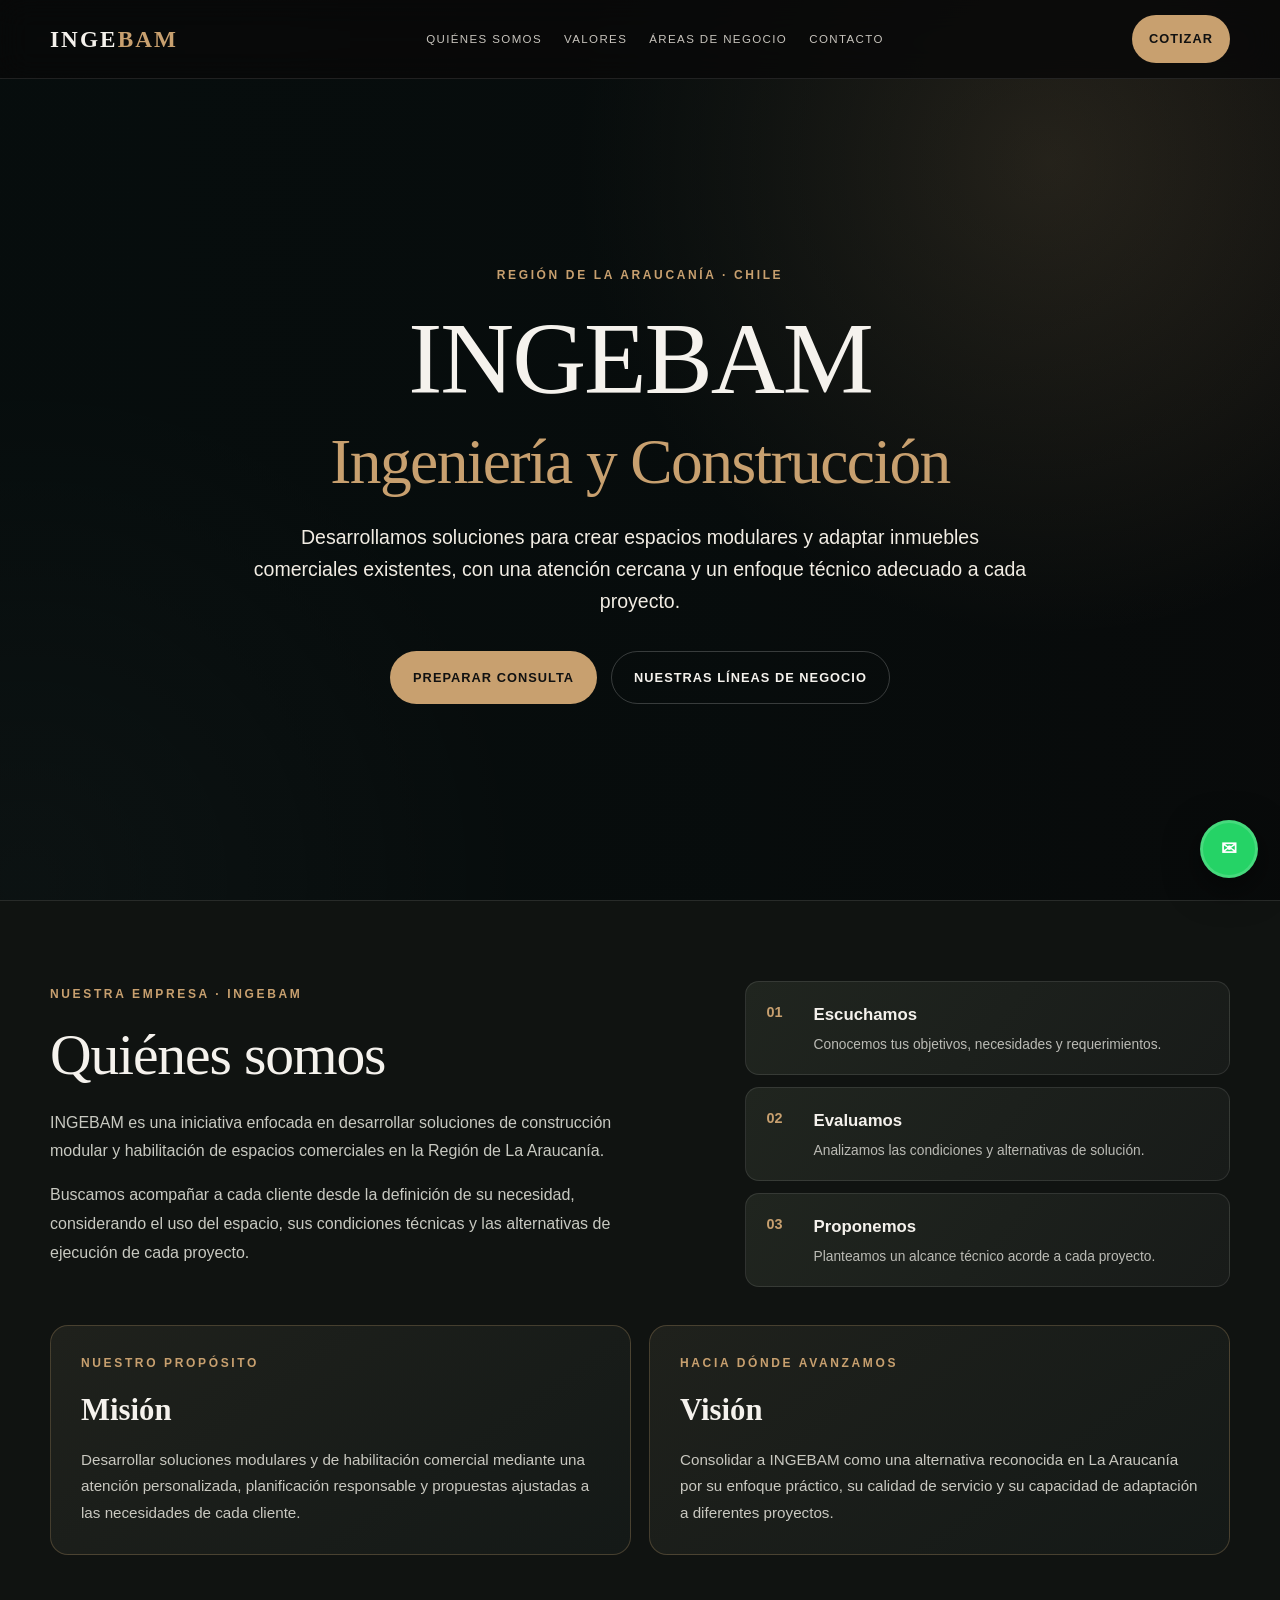
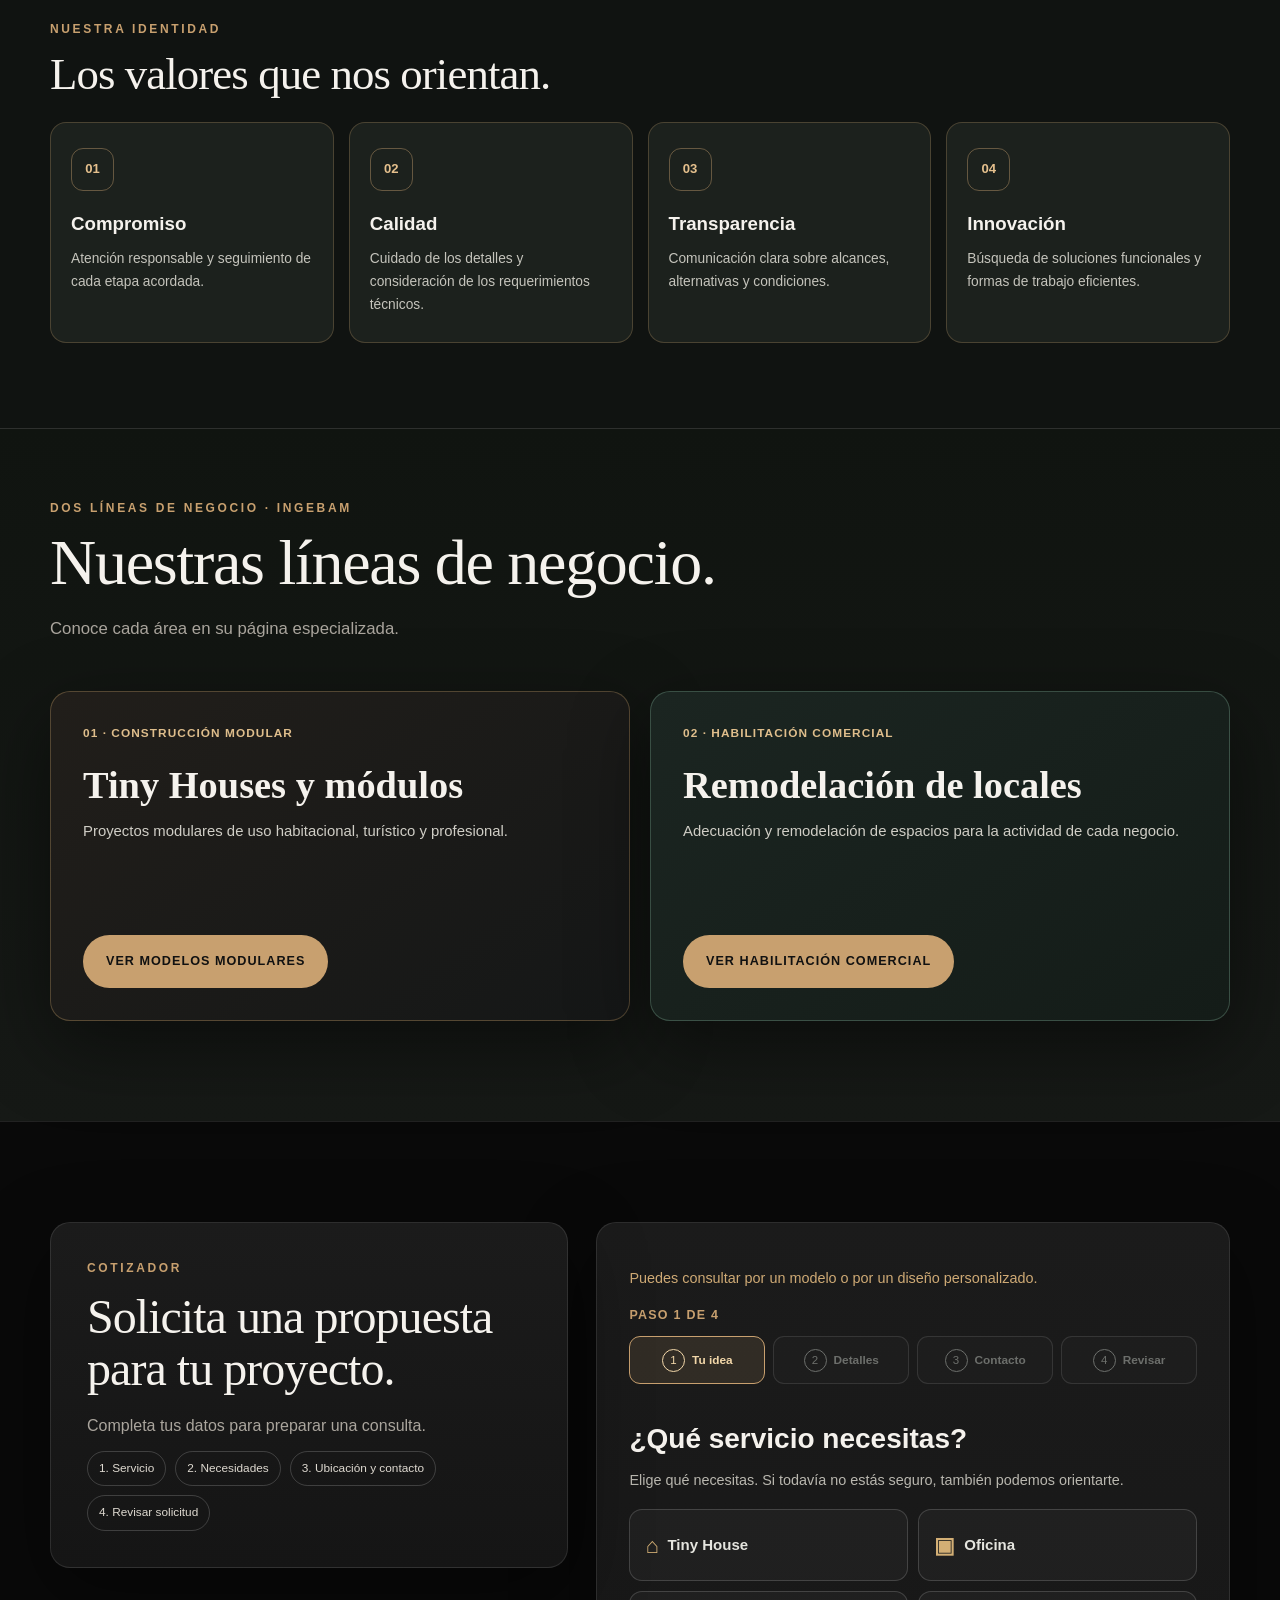
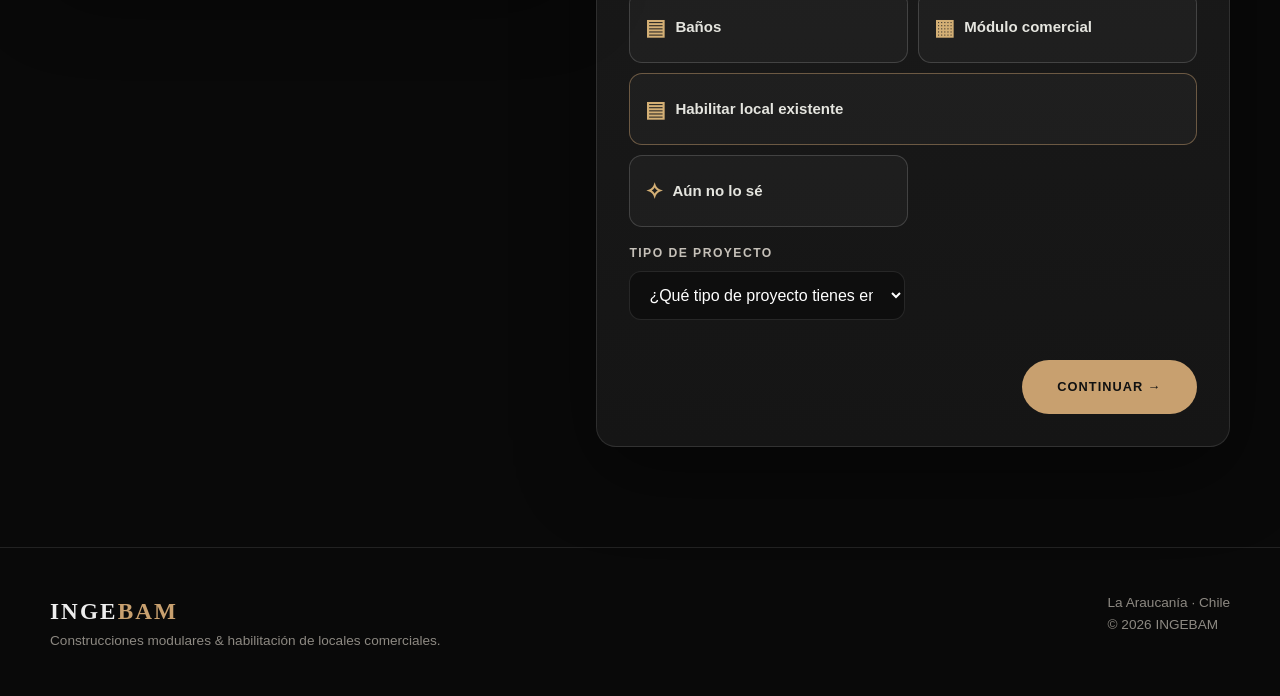
==== commit c83c701a: "feat: add about, mission, vision and corporate values to INGEBAM landing" ====
--- a/index.html
+++ b/index.html
@@ -2899,6 +2899,22 @@
 .corporate-principles span{font-size:.86rem;color:#bbbbb5;line-height:1.55}
 .business-lines .business-card{min-height:330px}
 @media(max-width:800px){.corporate-about-layout{grid-template-columns:1fr}.corporate-about{padding:58px 0}.corporate-hero-title em{font-size:.6em}.corporate-principles{gap:10px}}
+
+/* Identidad institucional INGEBAM */
+.corporate-about .corporate-about-layout{margin-bottom:38px}
+.corporate-purpose{display:grid;grid-template-columns:repeat(2,minmax(0,1fr));gap:18px;margin:26px 0 65px}
+.corporate-purpose-card{padding:28px 30px;border:1px solid #c8a06f44;border-radius:18px;background:linear-gradient(145deg,#1f211c,#141917)}
+.corporate-purpose-card h3{font-family:Georgia,serif;font-size:clamp(1.6rem,2.4vw,2.15rem);margin:11px 0}
+.corporate-purpose-card p{font-size:.95rem;color:#c9c8c0;line-height:1.75;max-width:590px;margin:0}
+.corporate-values .section-head{margin-bottom:23px}
+.corporate-values .section-head h2{font-size:clamp(1.8rem,3.5vw,2.8rem)}
+.corporate-values-grid{display:grid;grid-template-columns:repeat(4,minmax(0,1fr));gap:15px}
+.corporate-values-grid article{padding:25px 20px;border:1px solid #c8a06f44;border-radius:16px;background:#1c211d}
+.corporate-value-icon{display:inline-flex;align-items:center;justify-content:center;border:1px solid #c8a06f6e;width:43px;height:43px;border-radius:12px;color:#e5c08d;font-size:.82rem;font-weight:800;margin-bottom:18px}
+.corporate-values-grid h3{font-size:1.17rem;color:#f5f2ed;margin:0 0 9px}
+.corporate-values-grid p{font-size:.86rem;line-height:1.65;color:#c5c4bc;margin:0}
+@media(max-width:900px){.corporate-values-grid{grid-template-columns:repeat(2,minmax(0,1fr))}}
+@media(max-width:650px){.corporate-purpose,.corporate-values-grid{grid-template-columns:1fr}.corporate-purpose{gap:12px;margin-bottom:46px}.corporate-purpose-card{padding:23px}.corporate-values-grid{gap:12px}}
 </style>
 
 <script src="config.js?v=20261108-reparado"></script>
@@ -2958,7 +2974,8 @@
 
 
         <div class="nav-links" id="navLinks">
-<a href="#empresa">La empresa</a>
+<a href="#empresa">Quiénes somos</a>
+<a href="#valores">Valores</a>
 <a href="#lineas-negocio">Áreas de negocio</a>
 <a href="#cotizador">Contacto</a>
 </div>
@@ -3045,17 +3062,40 @@
 
 
 <section class="section corporate-about" id="empresa" aria-labelledby="company-heading">
- <div class="container corporate-about-layout">
-  <div class="corporate-about-main reveal">
-   <div class="kicker">Nuestra empresa</div>
-   <h2 class="title" id="company-heading">Espacios que responden a necesidades reales.</h2>
-   <p>INGEBAM trabaja en dos ámbitos complementarios: construcciones modulares nuevas y habilitación de locales comerciales existentes. Cada uno requiere su propio diagnóstico, planificación y definición de alcance.</p>
-   <p>Atendemos consultas de proyectos en la Región de La Araucanía, desde la idea inicial hasta la evaluación de una propuesta.</p>
+ <div class="container">
+  <div class="corporate-about-layout">
+   <div class="corporate-about-main reveal">
+    <div class="kicker">Nuestra empresa · INGEBAM</div>
+    <h2 class="title" id="company-heading">Quiénes somos</h2>
+    <p>INGEBAM es una iniciativa enfocada en desarrollar soluciones de construcción modular y habilitación de espacios comerciales en la Región de La Araucanía.</p>
+    <p>Buscamos acompañar a cada cliente desde la definición de su necesidad, considerando el uso del espacio, sus condiciones técnicas y las alternativas de ejecución de cada proyecto.</p>
+   </div>
+   <div class="corporate-principles reveal" aria-label="Cómo trabajamos">
+    <div><b>01</b><strong>Escuchamos</strong><span>Conocemos tus objetivos, necesidades y requerimientos.</span></div>
+    <div><b>02</b><strong>Evaluamos</strong><span>Analizamos las condiciones y alternativas de solución.</span></div>
+    <div><b>03</b><strong>Proponemos</strong><span>Planteamos un alcance técnico acorde a cada proyecto.</span></div>
+   </div>
   </div>
-  <div class="corporate-principles reveal" aria-label="Nuestra forma de trabajar">
-   <div><b>01</b><strong>Escuchamos</strong><span>Comprendemos el objetivo, el uso y la ubicación del proyecto.</span></div>
-   <div><b>02</b><strong>Evaluamos</strong><span>Revisamos alternativas, condiciones y requerimientos técnicos.</span></div>
-   <div><b>03</b><strong>Proponemos</strong><span>Definimos el alcance y los próximos pasos de manera clara.</span></div>
+  <div class="corporate-purpose reveal">
+   <article class="corporate-purpose-card">
+    <div class="kicker">Nuestro propósito</div>
+    <h3>Misión</h3>
+    <p>Desarrollar soluciones modulares y de habilitación comercial mediante una atención personalizada, planificación responsable y propuestas ajustadas a las necesidades de cada cliente.</p>
+   </article>
+   <article class="corporate-purpose-card">
+    <div class="kicker">Hacia dónde avanzamos</div>
+    <h3>Visión</h3>
+    <p>Consolidar a INGEBAM como una alternativa reconocida en La Araucanía por su enfoque práctico, su calidad de servicio y su capacidad de adaptación a diferentes proyectos.</p>
+   </article>
+  </div>
+  <div class="corporate-values reveal" id="valores" aria-labelledby="values-heading">
+   <div class="section-head"><div class="kicker">Nuestra identidad</div><h2 class="title" id="values-heading">Los valores que nos orientan.</h2></div>
+   <div class="corporate-values-grid">
+    <article><span class="corporate-value-icon" aria-hidden="true">01</span><h3>Compromiso</h3><p>Atención responsable y seguimiento de cada etapa acordada.</p></article>
+    <article><span class="corporate-value-icon" aria-hidden="true">02</span><h3>Calidad</h3><p>Cuidado de los detalles y consideración de los requerimientos técnicos.</p></article>
+    <article><span class="corporate-value-icon" aria-hidden="true">03</span><h3>Transparencia</h3><p>Comunicación clara sobre alcances, alternativas y condiciones.</p></article>
+    <article><span class="corporate-value-icon" aria-hidden="true">04</span><h3>Innovación</h3><p>Búsqueda de soluciones funcionales y formas de trabajo eficientes.</p></article>
+   </div>
   </div>
  </div>
 </section>
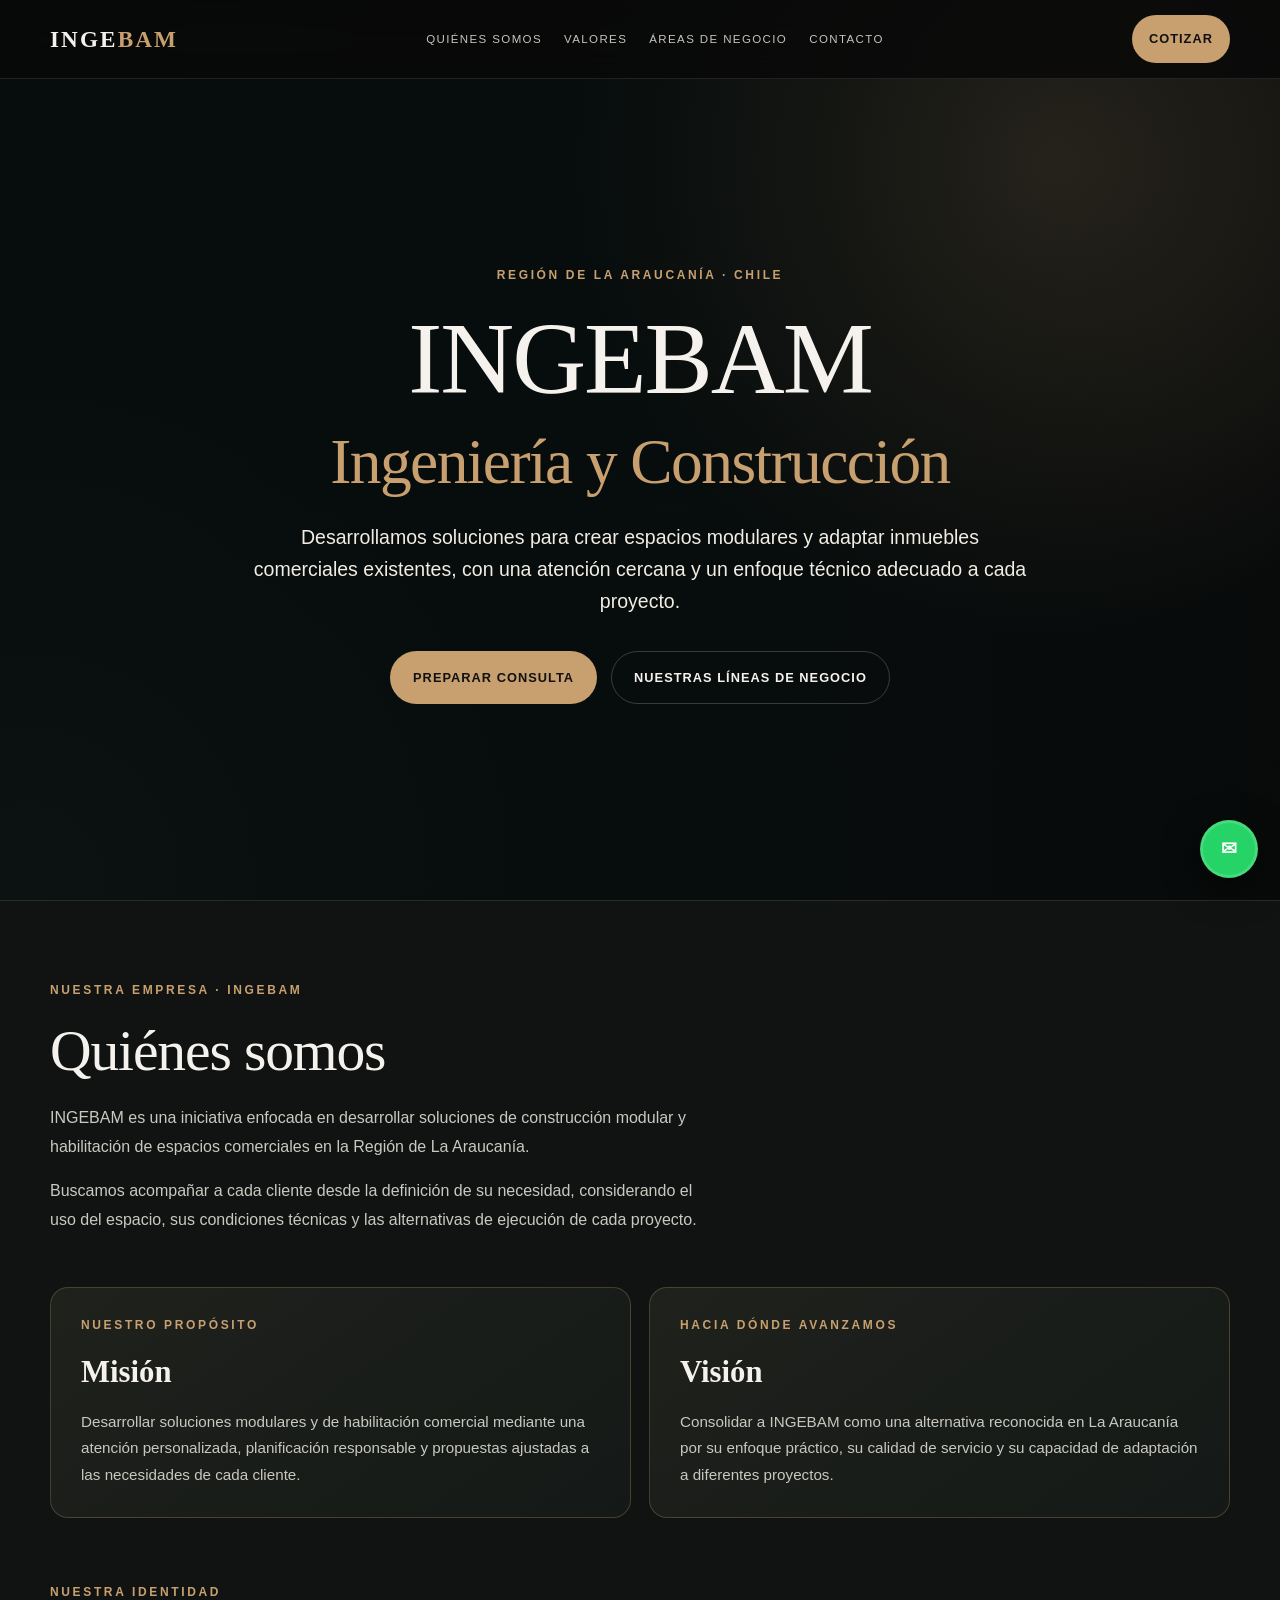
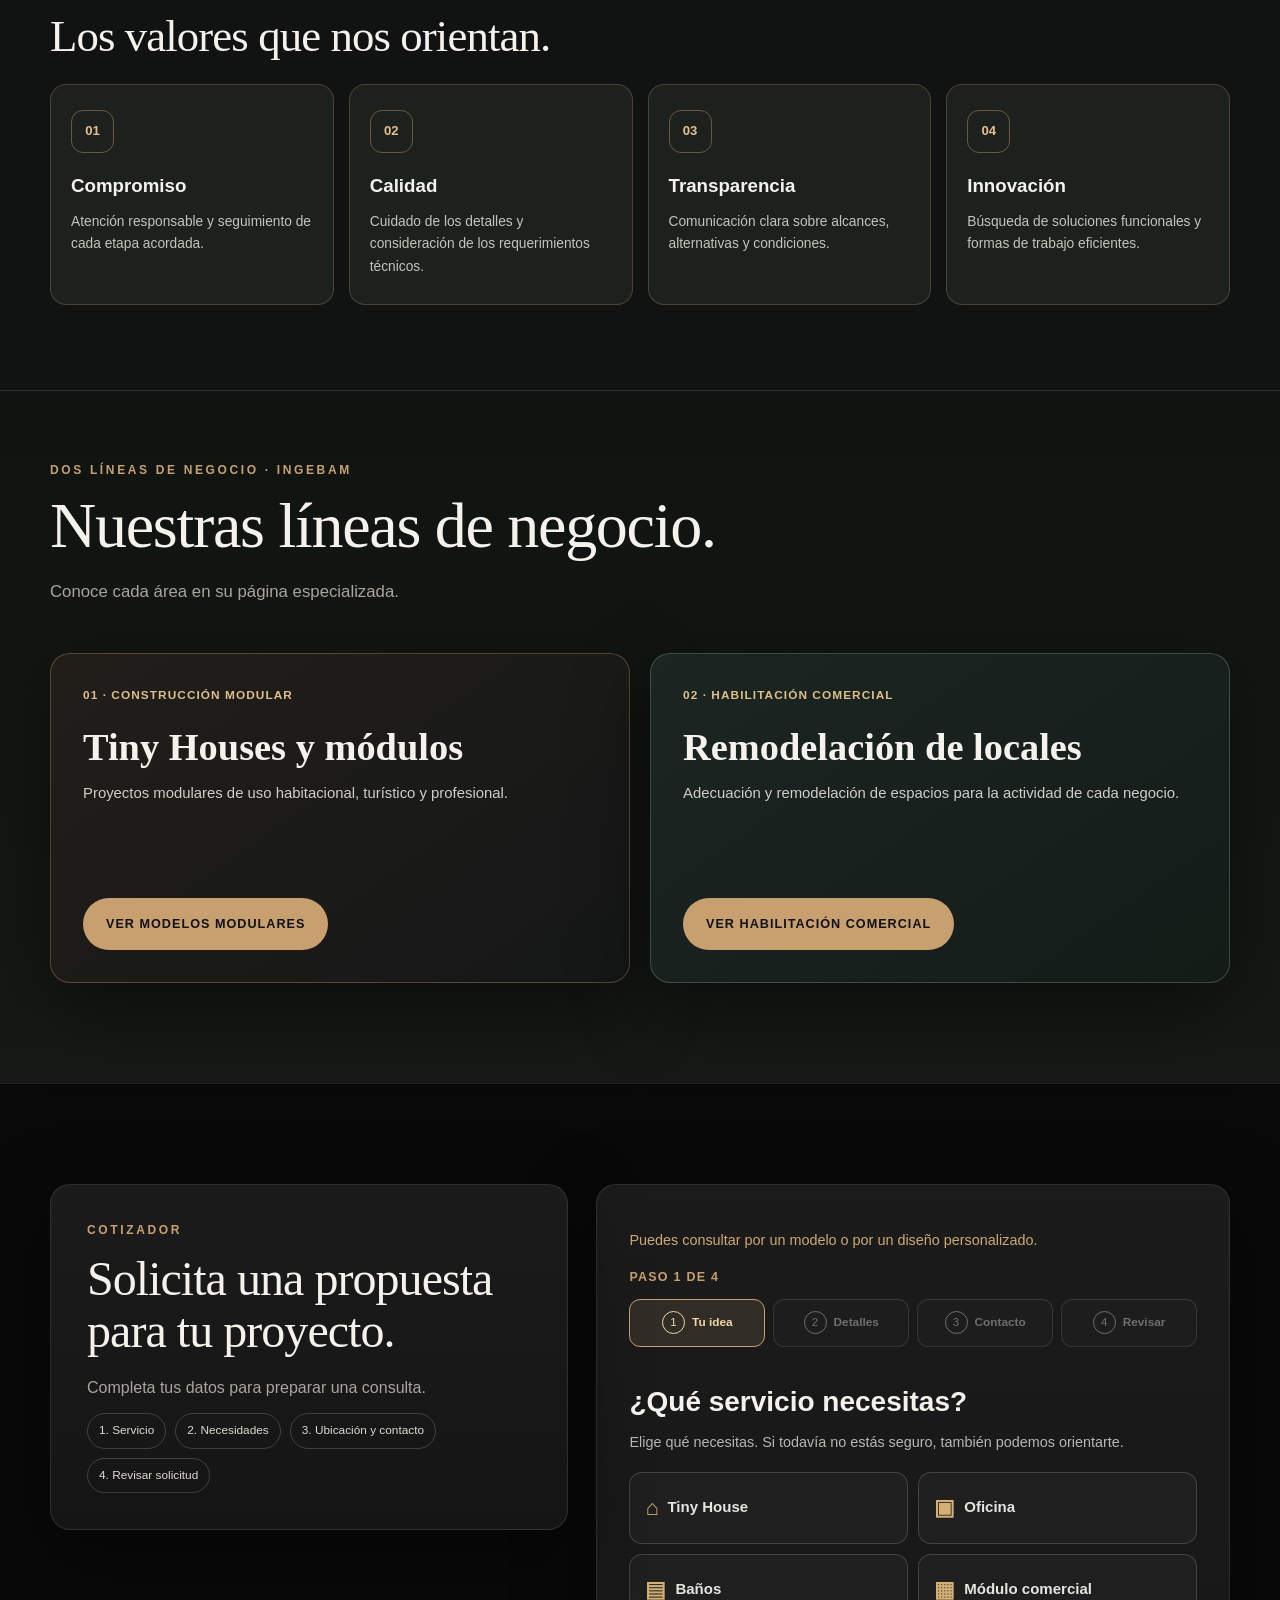
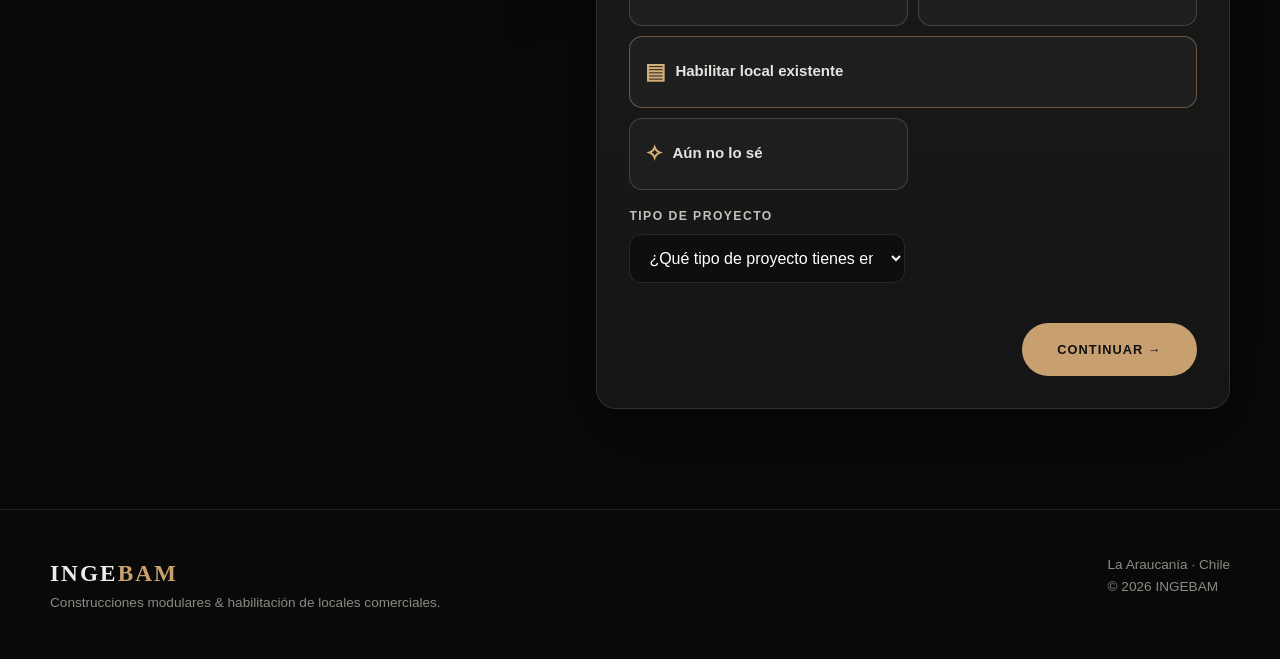
==== commit 04e22aa9: "Remove three-step corporate process cards from INGEBAM homepage" ====
--- a/index.html
+++ b/index.html
@@ -2889,16 +2889,11 @@
 .corporate-hero-title{font-size:clamp(3rem,6.8vw,6rem);max-width:1060px;margin-inline:auto}
 .corporate-hero-title em{display:block;font-style:normal;color:var(--gold);font-size:.62em;letter-spacing:-.025em;margin-top:.22em}
 .corporate-about{padding-top:80px;padding-bottom:85px;background:#101311}
-.corporate-about-layout{display:grid;grid-template-columns:minmax(0,1.12fr) minmax(0,.88fr);align-items:center;gap:clamp(30px,6vw,90px)}
+.corporate-about-layout{display:grid;grid-template-columns:minmax(0,1fr);align-items:center;gap:clamp(30px,6vw,90px)}
 .corporate-about-main h2{font-size:clamp(2.1rem,4.5vw,3.8rem);line-height:1.1;margin:18px 0 22px}
 .corporate-about-main p{color:#c8c9c1;font-size:1rem;line-height:1.8;margin-bottom:15px;max-width:660px}
-.corporate-principles{display:grid;gap:12px}
-.corporate-principles>div{background:linear-gradient(130deg,#20251f,#181b19);border:1px solid var(--line);border-radius:14px;padding:19px 21px;display:grid;grid-template-columns:35px 1fr;column-gap:12px;row-gap:5px}
-.corporate-principles b{color:var(--gold);grid-row:span 2;font-size:.9rem}
-.corporate-principles strong{font-size:1.05rem;color:var(--text)}
-.corporate-principles span{font-size:.86rem;color:#bbbbb5;line-height:1.55}
 .business-lines .business-card{min-height:330px}
-@media(max-width:800px){.corporate-about-layout{grid-template-columns:1fr}.corporate-about{padding:58px 0}.corporate-hero-title em{font-size:.6em}.corporate-principles{gap:10px}}
+@media(max-width:800px){.corporate-about-layout{grid-template-columns:1fr}.corporate-about{padding:58px 0}.corporate-hero-title em{font-size:.6em}}
 
 /* Identidad institucional INGEBAM */
 .corporate-about .corporate-about-layout{margin-bottom:38px}
@@ -3070,12 +3065,7 @@
     <p>INGEBAM es una iniciativa enfocada en desarrollar soluciones de construcción modular y habilitación de espacios comerciales en la Región de La Araucanía.</p>
     <p>Buscamos acompañar a cada cliente desde la definición de su necesidad, considerando el uso del espacio, sus condiciones técnicas y las alternativas de ejecución de cada proyecto.</p>
    </div>
-   <div class="corporate-principles reveal" aria-label="Cómo trabajamos">
-    <div><b>01</b><strong>Escuchamos</strong><span>Conocemos tus objetivos, necesidades y requerimientos.</span></div>
-    <div><b>02</b><strong>Evaluamos</strong><span>Analizamos las condiciones y alternativas de solución.</span></div>
-    <div><b>03</b><strong>Proponemos</strong><span>Planteamos un alcance técnico acorde a cada proyecto.</span></div>
-   </div>
-  </div>
+</div>
   <div class="corporate-purpose reveal">
    <article class="corporate-purpose-card">
     <div class="kicker">Nuestro propósito</div>
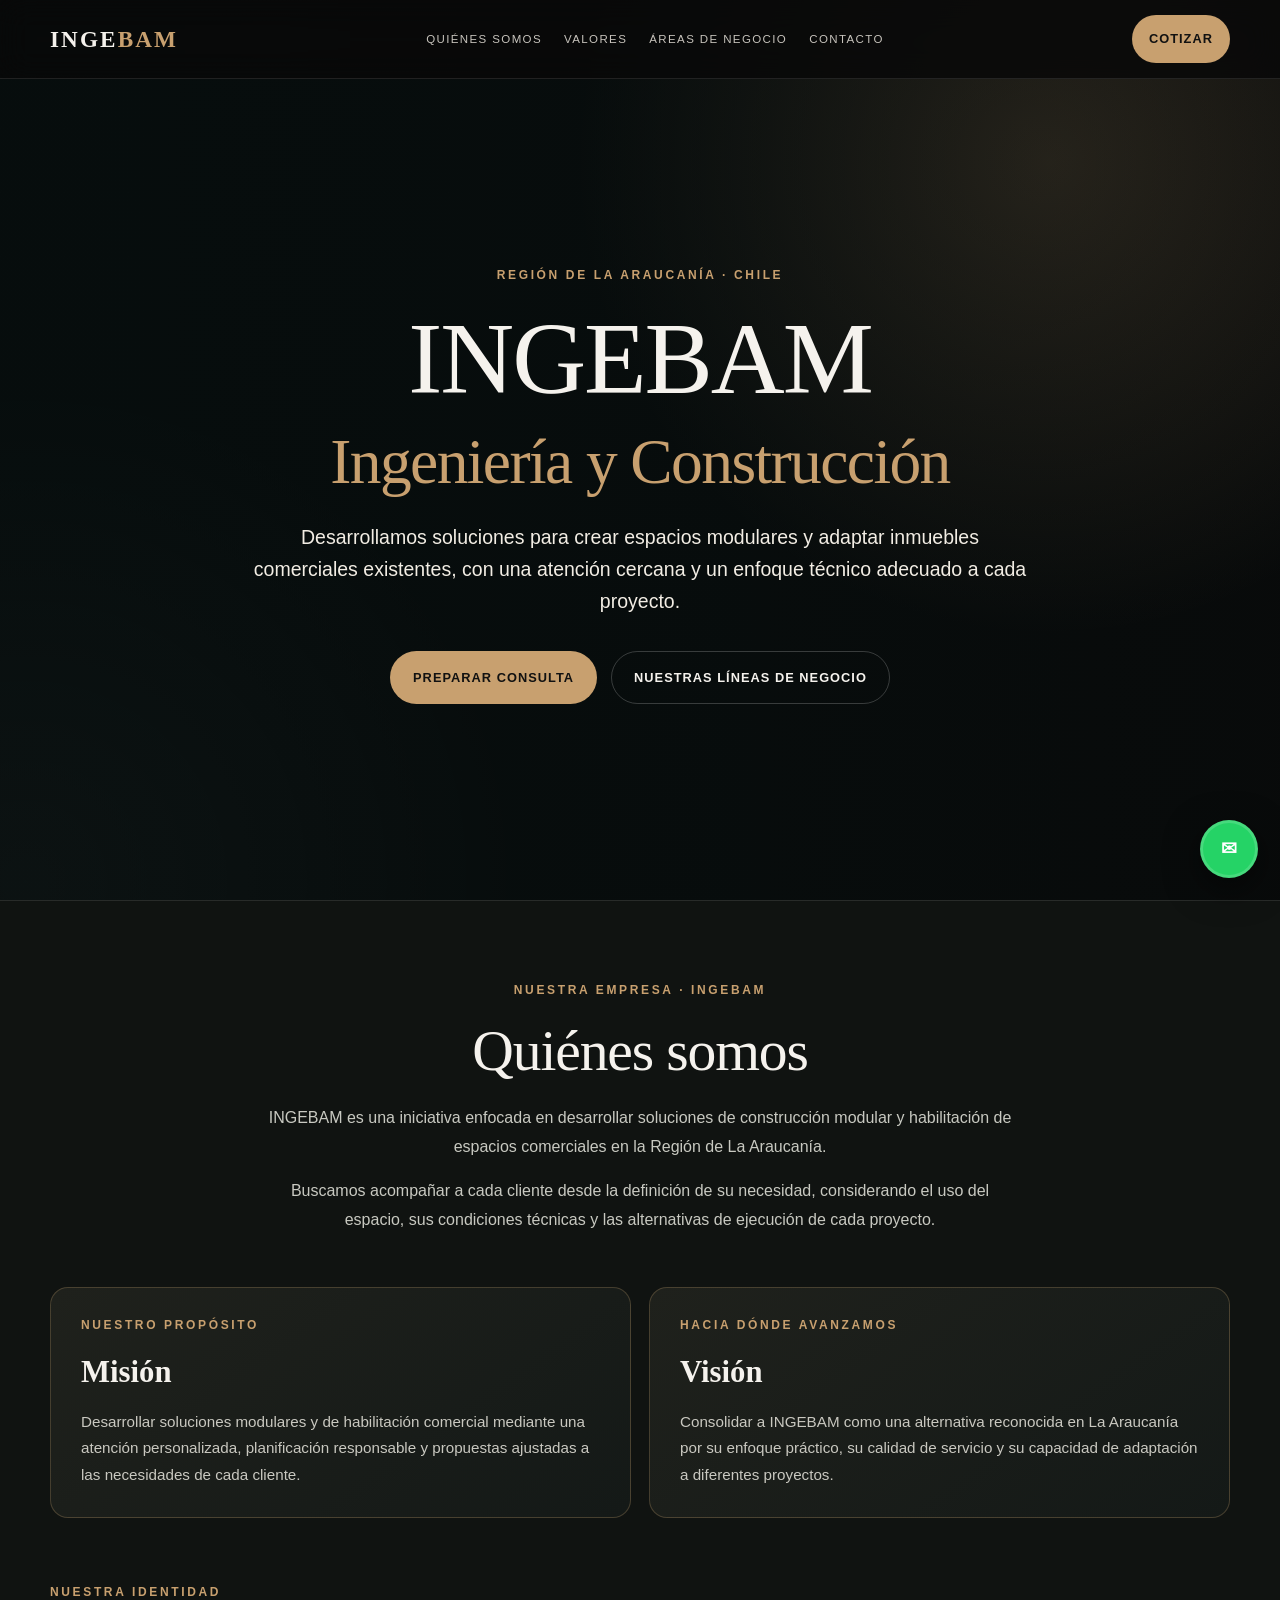
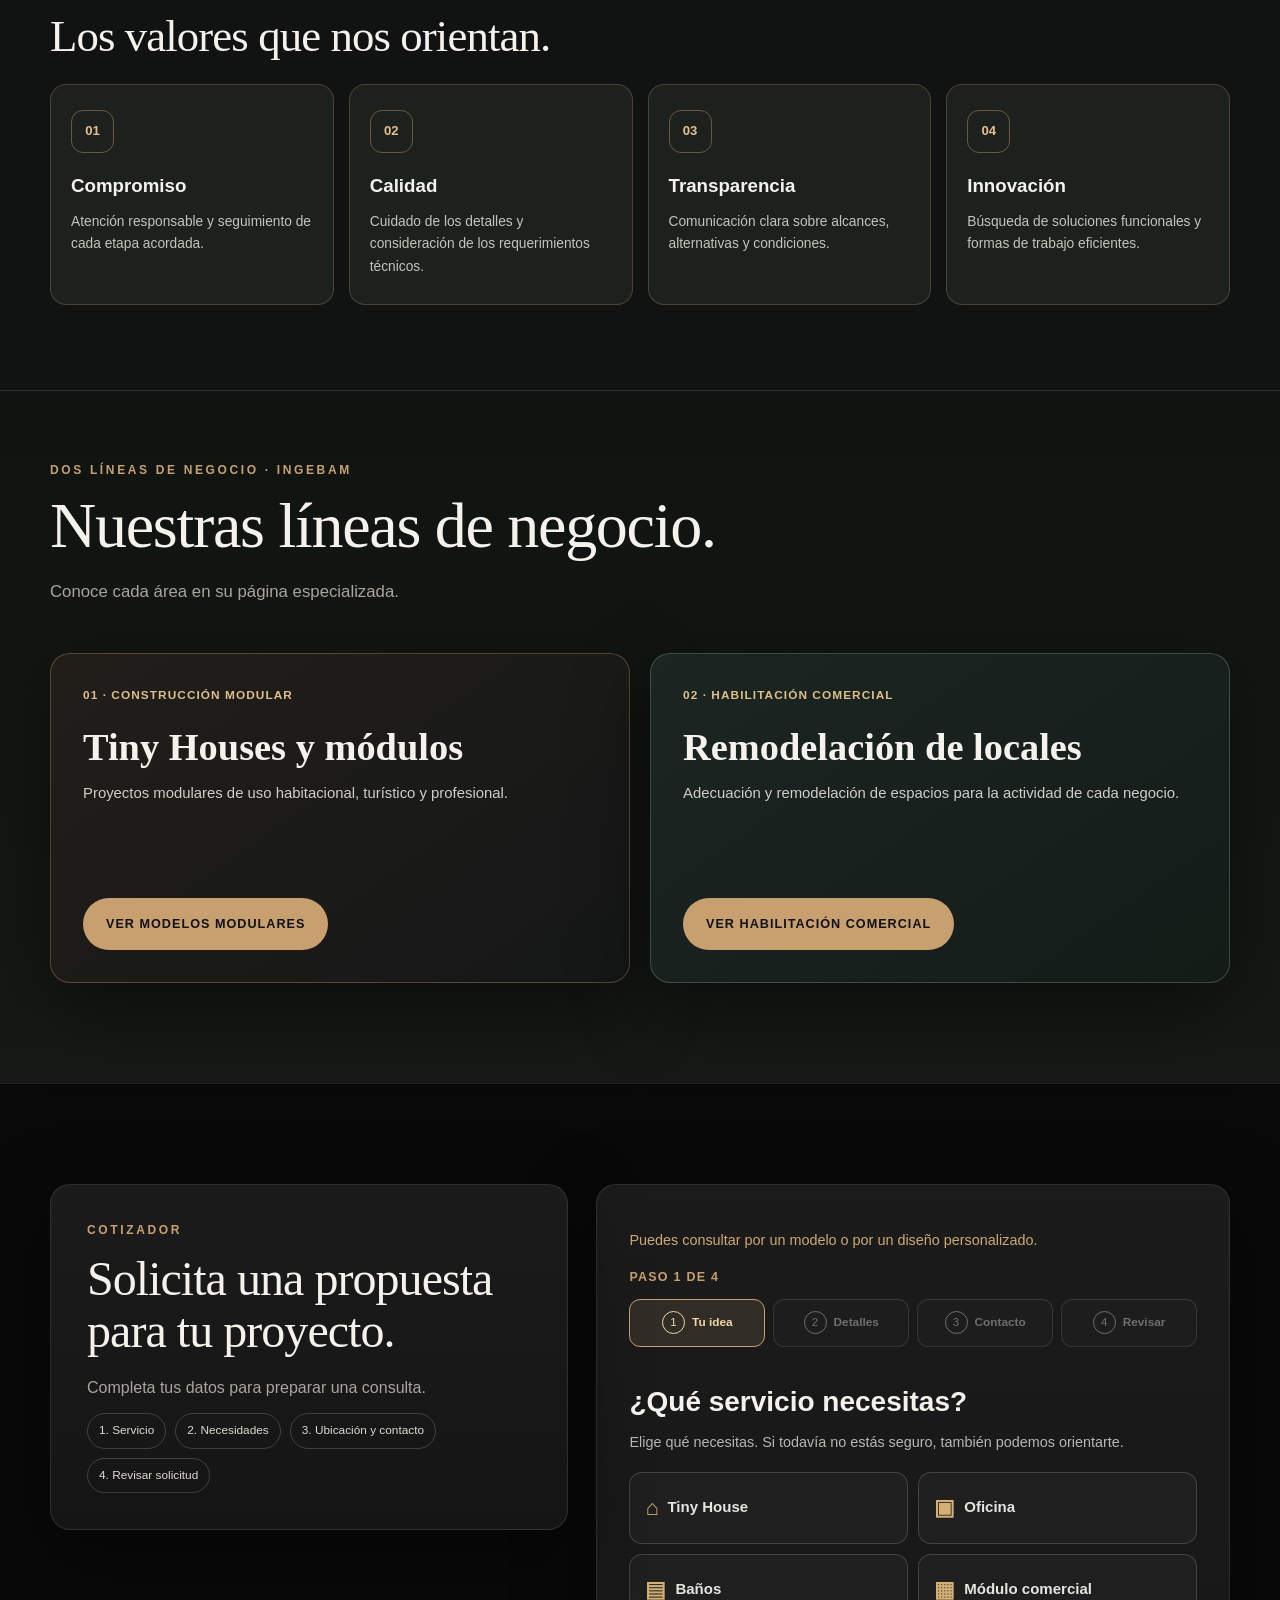
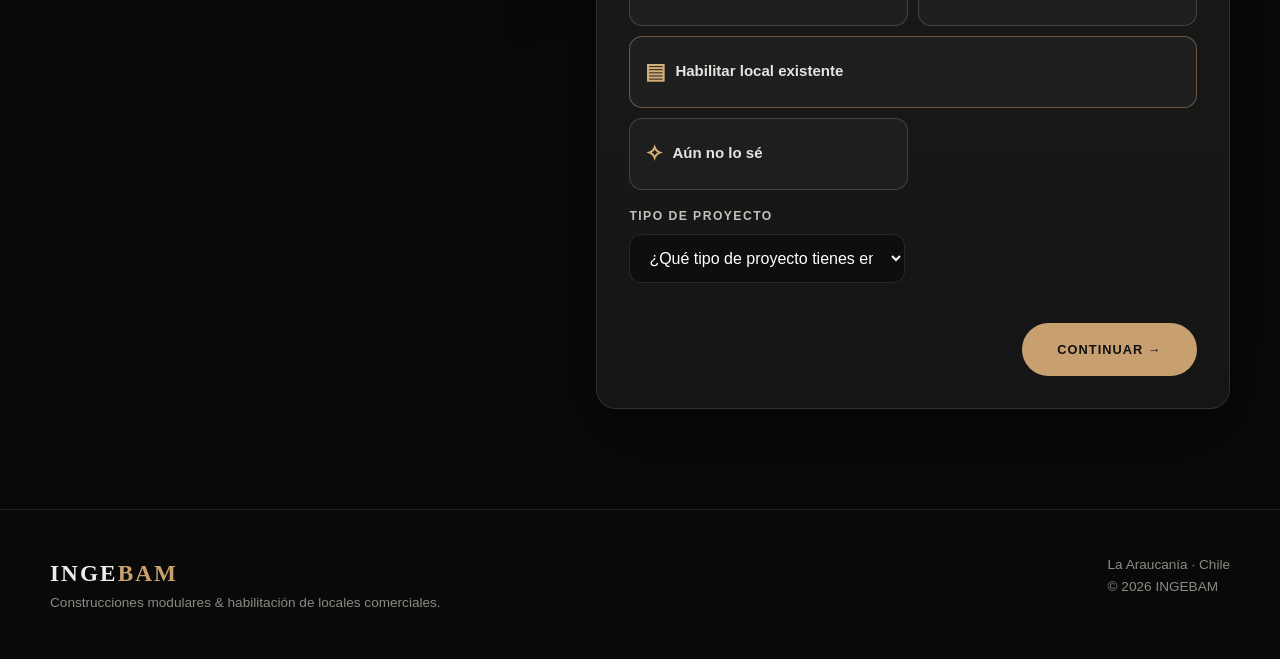
==== commit 45a6114c: "style: center INGEBAM corporate about title and text" ====
--- a/index.html
+++ b/index.html
@@ -2890,8 +2890,10 @@
 .corporate-hero-title em{display:block;font-style:normal;color:var(--gold);font-size:.62em;letter-spacing:-.025em;margin-top:.22em}
 .corporate-about{padding-top:80px;padding-bottom:85px;background:#101311}
 .corporate-about-layout{display:grid;grid-template-columns:minmax(0,1fr);align-items:center;gap:clamp(30px,6vw,90px)}
+.corporate-about-main{width:100%;max-width:900px;margin-inline:auto;text-align:center}
+.corporate-about-main .kicker{text-align:center}
 .corporate-about-main h2{font-size:clamp(2.1rem,4.5vw,3.8rem);line-height:1.1;margin:18px 0 22px}
-.corporate-about-main p{color:#c8c9c1;font-size:1rem;line-height:1.8;margin-bottom:15px;max-width:660px}
+.corporate-about-main p{color:#c8c9c1;font-size:1rem;line-height:1.8;margin:0 auto 15px;max-width:760px}
 .business-lines .business-card{min-height:330px}
 @media(max-width:800px){.corporate-about-layout{grid-template-columns:1fr}.corporate-about{padding:58px 0}.corporate-hero-title em{font-size:.6em}}
 
